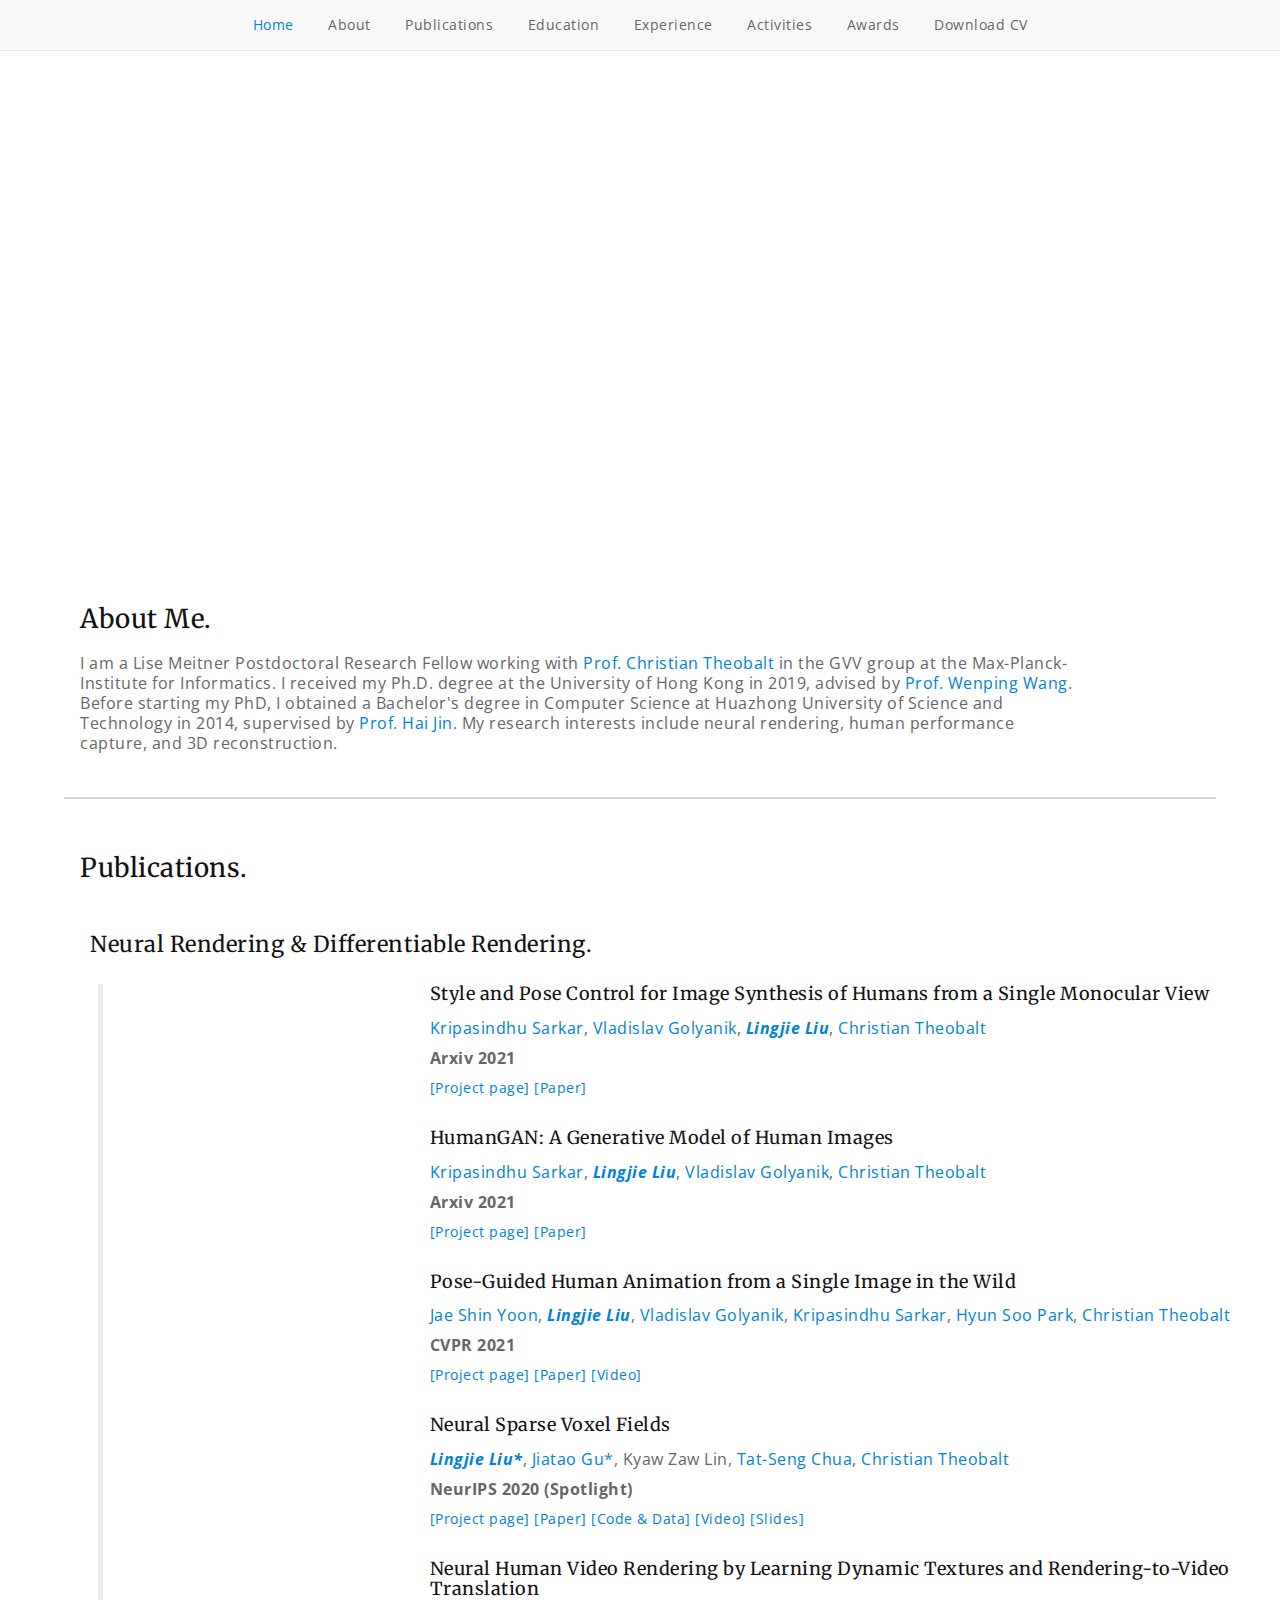
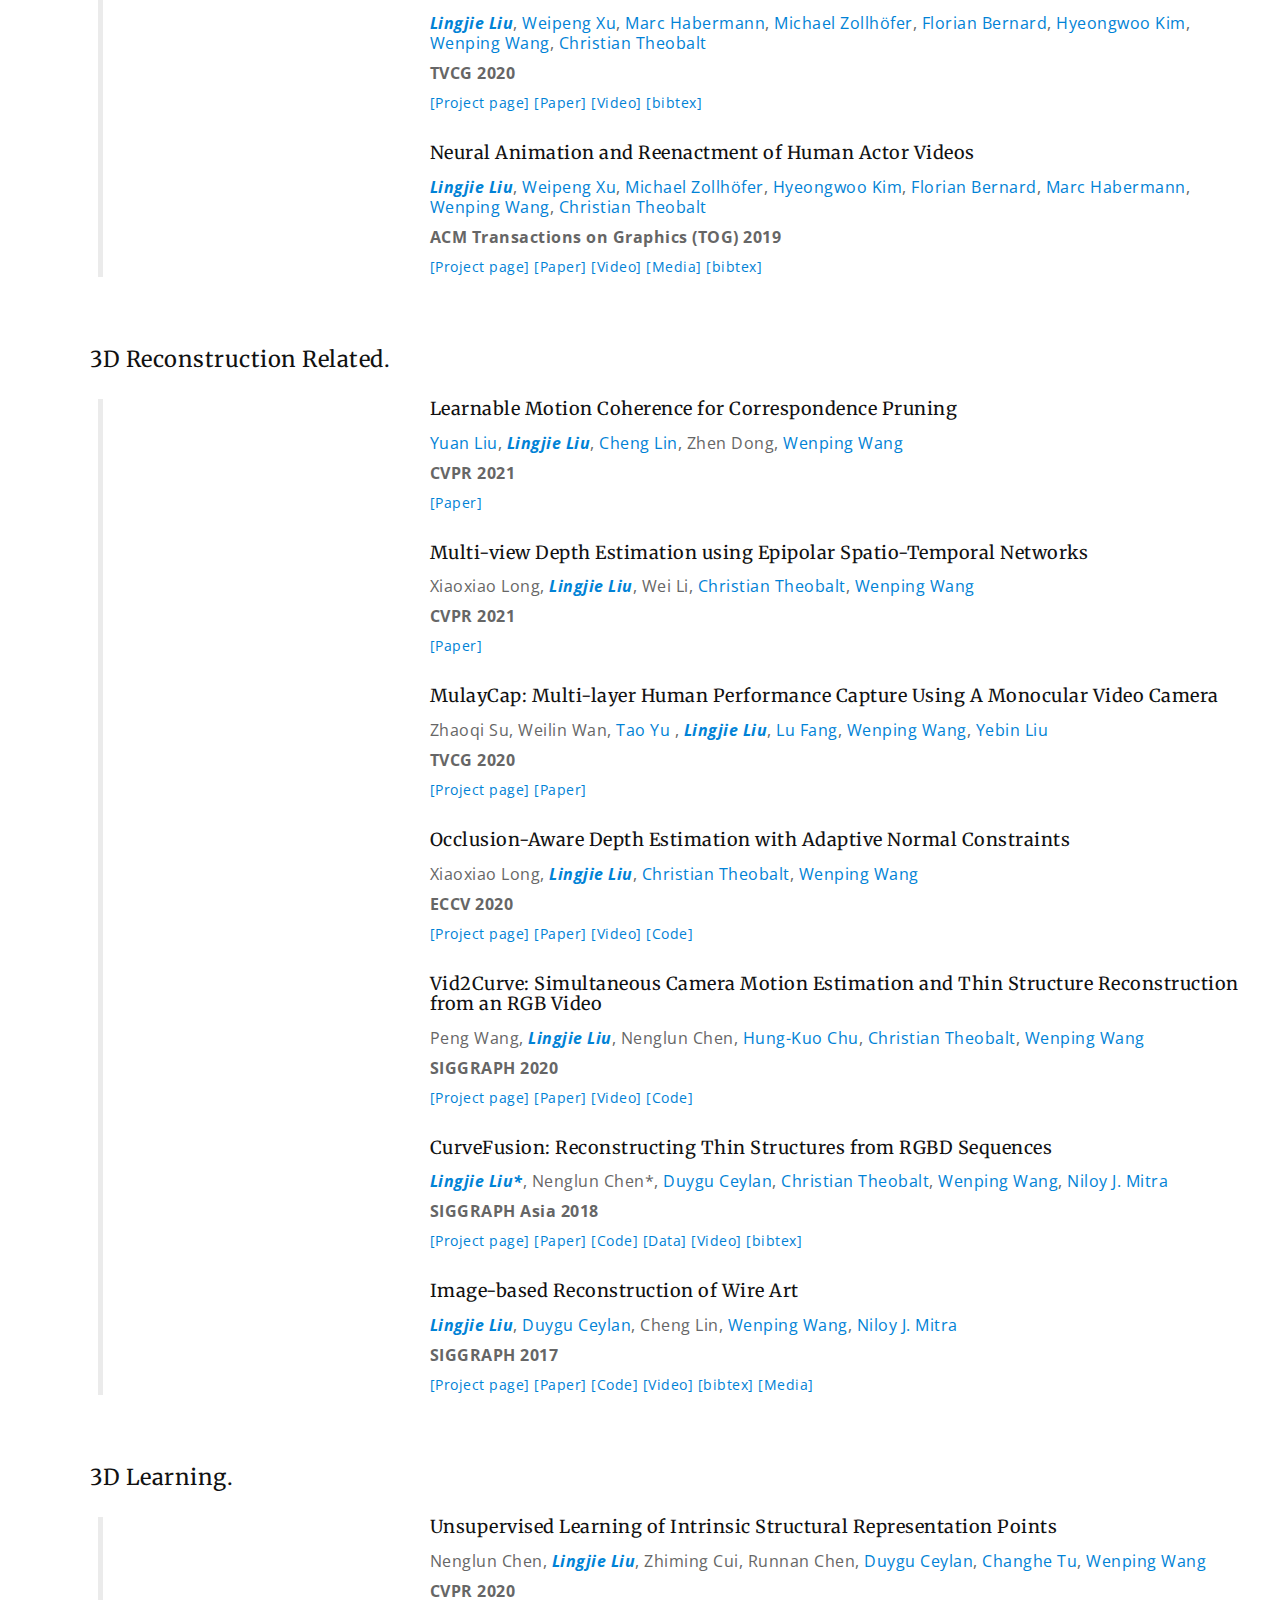
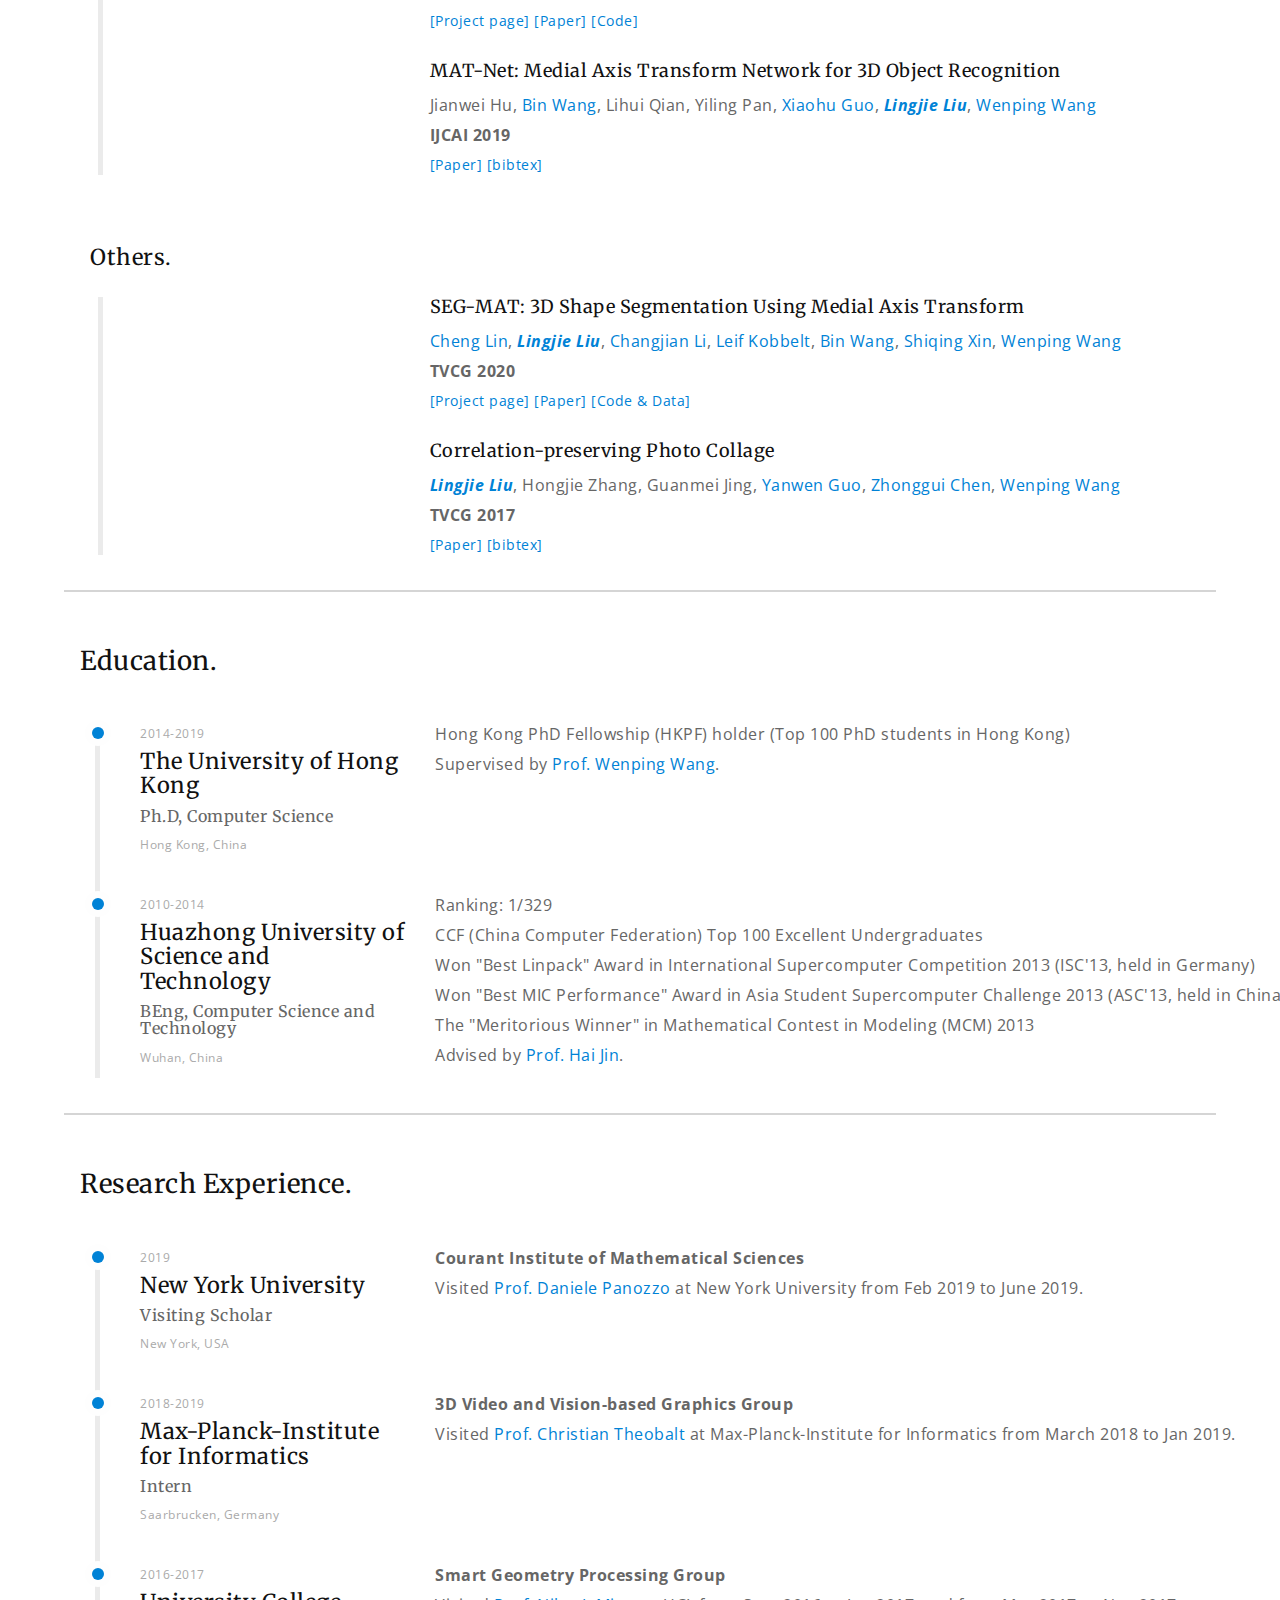
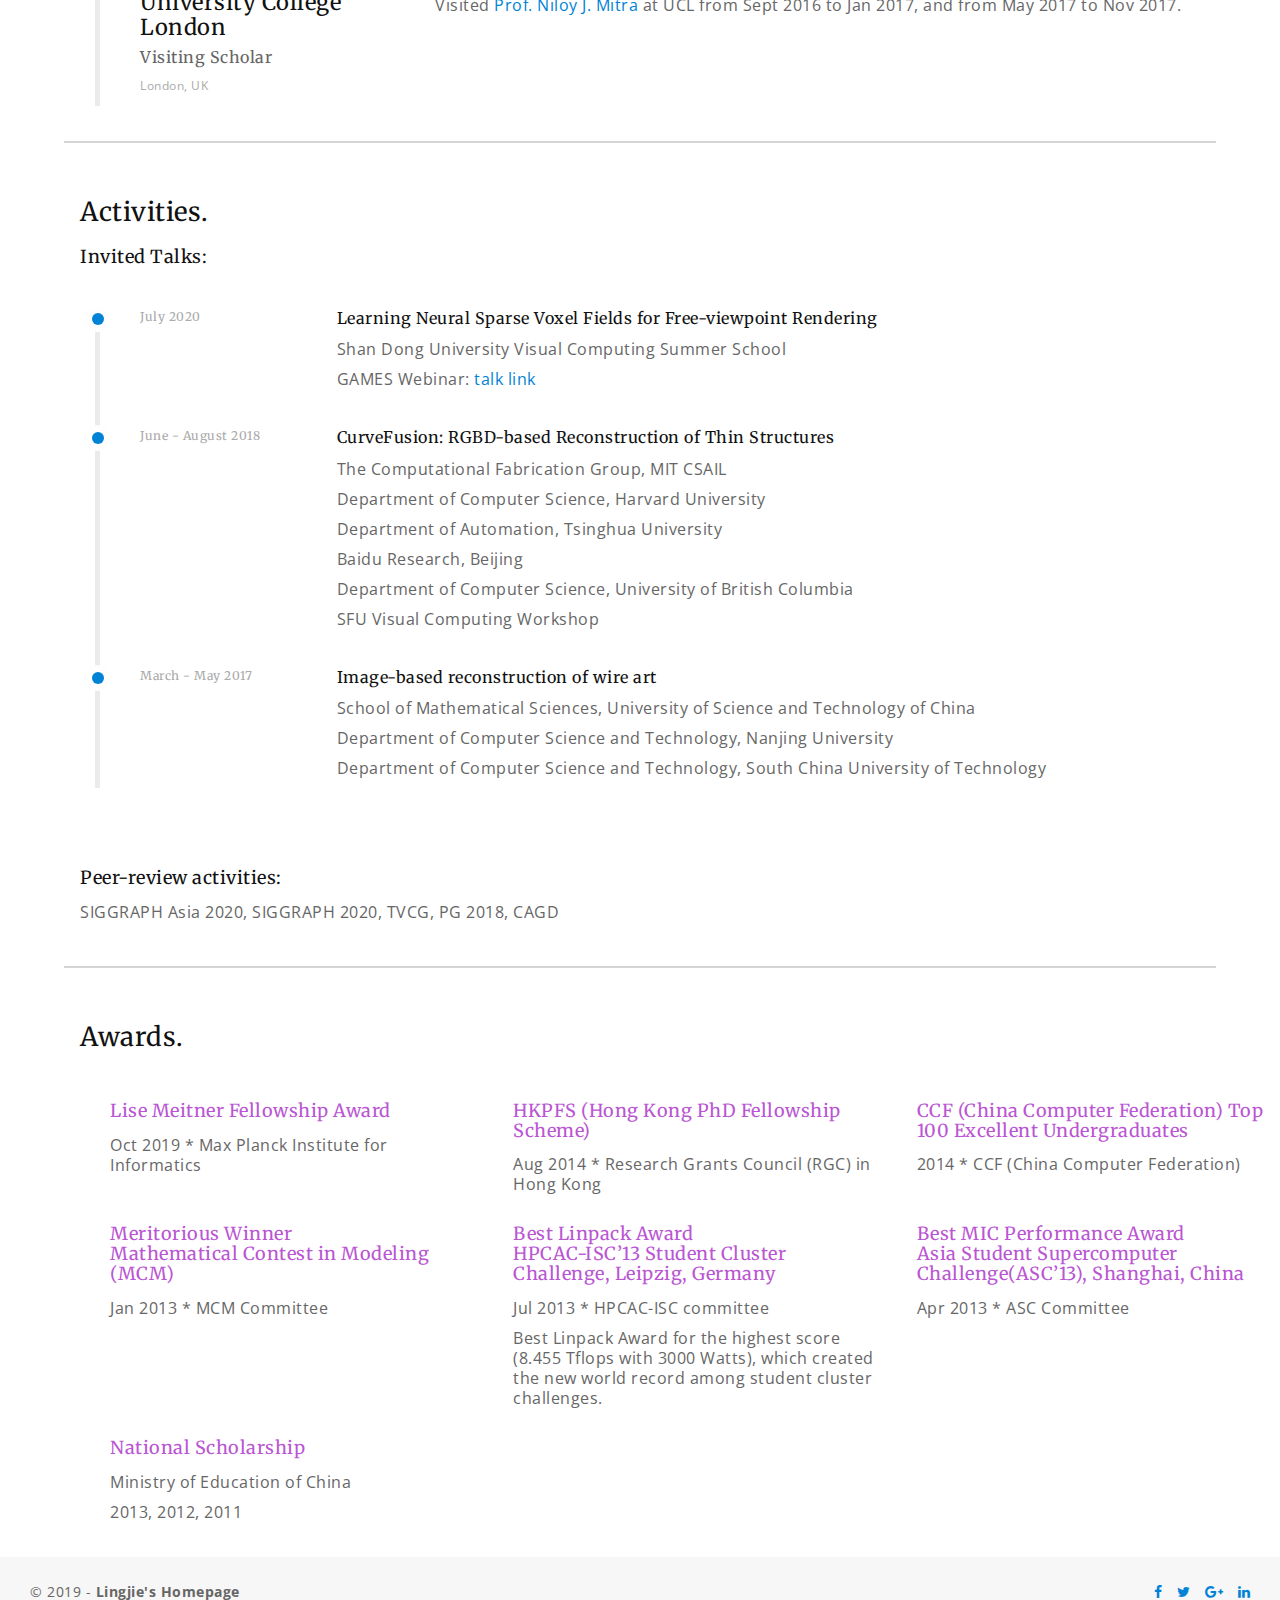
==== index_bycategory.html @ 06f20a1d "Add files via upload" ====
<!DOCTYPE html>
<html lang="en">

<head>

    <meta charset="utf-8">
    <meta http-equiv="X-UA-Compatible" content="IE=edge">
    <meta name="viewport" content="width=device-width, initial-scale=1">
    <meta name="description" content="MyWork Resume">
    <meta name="keywords" content="resume bootstrap template, resume / cv html template, html5 / css3 resume" />
    <meta name="author" content="KingStudio.ro">

    <!-- favicon -->
    <link rel="icon" href="images/favicon.png">
    <!-- page title -->
    <title> Lingjie Liu </title>
    <!-- bootstrap css -->
    <link href="css/bootstrap.min.css" rel="stylesheet">
    <!-- css -->
    <link href="css/style.css" rel="stylesheet">
    <link href="css/animate.css" rel="stylesheet">
    <link href="css/owl.carousel.css" rel="stylesheet">
    <link href="css/owl.theme.css" rel="stylesheet">
    <!-- fonts -->
    <link href="https://fonts.googleapis.com/css?family=Merriweather" rel="stylesheet">
    <link href="https://fonts.googleapis.com/css?family=Open+Sans:400,700" rel="stylesheet">
    <link href="css/font-awesome.min.css" rel="stylesheet" type="text/css">
    <link href='fonts/FontAwesome.otf' rel='stylesheet' type='text/css'>
    <link rel="stylesheet" href="css/linear-icons.css">

    <!-- HTML5 shim and Respond.js for IE8 support of HTML5 elements and media queries -->
    <!-- WARNING: Respond.js doesn't work if you view the page via file:// -->
    <!--[if lt IE 9]>
    <script src="https://oss.maxcdn.com/html5shiv/3.7.2/html5shiv.min.js"></script>
    <script src="https://oss.maxcdn.com/respond/1.4.2/respond.min.js"></script>
<![endif]-->



    <script type="text/javascript" src="http://code.jquery.com/jquery-1.7.2.js"></script>
    <script>
        $(document).ready(function () {
            $('.nav-toggle').click(function () {
                //get collapse content selector
                var collapse_content_selector = $(this).attr('href');
                //make the collapse content to be shown or hide
                var toggle_switch = $(this);
                $(collapse_content_selector).toggle(speed = "slow");
                return false;
            });
        });
    </script>
</head>



<body class="main-demo top-nav">

    <div id="top" data-toggle="top"></div>
    <!-- navbar-default -->
    <nav class="navbar navbar-default navbar-fixed-top">
        <div class="container-fluid navbar-header">
            <button type="button" class="navbar-toggle collapsed" data-toggle="collapse" data-target=".navbar-collapse">
                <span class="sr-only">Toggle navigation</span>
                <span class="icon-bar"></span>
                <span class="icon-bar"></span>
                <span class="icon-bar"></span>
            </button>
        </div><!-- / navbar-header -->
        <div class="navbar-collapse collapse">
            <ul class="nav navbar-nav">
                <li class="active">
                    <a class="menu-item page-scroll" href="#home">Home</a>
                </li>
                <li>
                    <a class="menu-item page-scroll" href="#about">About</a>
                </li>
                <!-- <li> -->
                <!-- <a class="menu-item page-scroll" href="#news">Recent</a> -->
                <!-- </li> -->
                <li>
                    <a class="menu-item page-scroll" href="#publications">Publications</a>
                </li>
                <!-- <li> -->
                <!-- <a class="menu-item page-scroll" href="#otherprojects">Selected Projects</a> -->
                <!-- </li> -->
                <li>
                    <a class="menu-item page-scroll" href="#education">Education</a>
                </li>
                <li>
                    <a class="menu-item page-scroll" href="#experience">Experience</a>
                </li>
                <li>
                    <a class="menu-item page-scroll" href="#activities">Activities</a>
                </li>
                <li>
                    <a class="menu-item page-scroll" href="#honors">Awards</a>
                </li>
                <!--
            <li>
                <a class="menu-item page-scroll" href="#portfolio">Portfolio</a>
            </li>
-->

                <li class="dropdown">
                    <a href="LingjieLiu_CV.pdf"> Download CV </a>
                </li>
            </ul>
        </div>
        <!--/.nav-collapse -->
    </nav><!-- / navbar-default -->

    <!-- content -->
    <div class="container">
        <!-- header -->
        <header id="home">
            <div class="header-content">
                <div class="row">
                    <div class="col-sm-3">
                        <img src="images/my-img2.jpg" alt="">
                    </div>
                    <div class="col-sm-9">
                        <h2>Lingjie Liu</h2>
                        <h5>Postdoctoral Researcher</h5>
                        <h5> Max Planck Institute for Informatics </h5>
                        <p> Email: lliu@mpi-inf.mpg.de | <a href="https://scholar.google.de/citations?user=HZPnJ9gAAAAJ&hl=en" style="color:white;">Google Scholar </a></p>

                        <!-- 
                        <div class="row">
                            <div class="col-sm-2 feature-left space-top">
                                <div class="feature block">
                                    <div class="feature-icon">
                                        <i class="lnr lnr-phone"></i>
                                    </div>
                                    <p>+852 5438-2502</p> 
                                </div><!-- / feature-block 
                            </div><!-- / col-md-6 feature-left 
                            <div class="col-sm-2 feature-left space-top">
                                <div class="feature block">
                                    <div class="feature-icon">
                                        <i class="lnr lnr-envelope"></i>
                                    </div>
                                    <p>liulingjie0206@gmail.com</p>
                                </div><!-- / feature-block 
                            </div><!-- / col-md-6 feature-left 
                        </div><!-- / row 
                        <div class="row">
                            <div class="col-sm-7 feature-left space-top">
                                <div class="feature block">
                                    <div class="feature-icon">
                                        <i class="lnr lnr-map-marker"></i>
                                    </div>
                                    <p>Room 401, Chow Yei Ching Building, The University oF Hong Kong, Hong Kong</p>
                                </div><!-- / feature-block 
                            </div><!-- / col-sm-6 feature-left
                        </div><!-- / row -->
                    </div>
                </div><!-- / row -->
            </div>
        </header>
        <!-- / header -->

        <section id="about">
            <div class="container">
                <div id="layout-content" style="margin-top: 25px; width: 80%;" class="page-header space-left">
                    <h3>About Me.</h3>
                    <p stype="text-align: justify;">I am a Lise Meitner Postdoctoral Research Fellow working with <a
                            href="https://people.mpi-inf.mpg.de/~theobalt/"> Prof. Christian Theobalt </a> in the GVV
                        group at the Max-Planck-Institute for Informatics.
                        I received my Ph.D. degree at the University of Hong Kong in 2019, advised by <a
                            href="http://i.cs.hku.hk/~wenping/">Prof. Wenping Wang</a>. Before starting my PhD, I
                        obtained a Bachelor's degree in Computer Science at Huazhong University of Science and
                        Technology in 2014, supervised by <a href="http://grid.hust.edu.cn/hjin/">Prof. Hai Jin</a>.
                        My research interests include neural rendering, human performance capture, and 3D
                        reconstruction.
                    </p>
                    <!-- / features -->
                </div>
            </div>
        </section>


        <!-- <div style="width:90%;height:1px;margin:0px auto;padding:1px;background-color:#D5D5D5;overflow:hidden;"></div> -->



        <!-- <section id="news"> -->
        <!-- <div class="container"> -->
        <!-- <div style="margin-top: 25px; width: 80%;" class="page-header space-left"> -->
        <!-- <h3>Recent News.</h3> -->
        <!-- <h6>[May 2019] "MAT-Net: Medial Axis Transform Network for 3D Object Recognition" has been accepted by IJCAI'19. </h6> -->
        <!-- <h6>[March 2019] "Neural Animation and Reenactment of Human Actor Videos" will be presented at SIGGRAPH 2019. </h6> -->
        <!-- <h6>[Sept 2018] Check out a new <a href="https://shiropen.com/seamless/neural-animation-and-reenactment-of-human-actor-videos">media report</a> of our recent work "Neural Animation and Reenactment of Human Actor Videos" by Seamless. </h6> -->
        <!-- <h6>[Sept 2018] Check our recent work "Neural Animation and Reenactment of Human Actor Videos". </h6> -->
        <!-- <h6>[Sept 2018] Our paper "CurveFusion: Reconstructing Thin Structures from RGBD Sequences" has been conditionally accepted by SIGGRAPH Asia'18! </h6> -->
        <!-- <h6>[Jul 2017] Check out a new <a href="https://www.eurekalert.org/pub_releases/2017-07/afcm-drw070617.php">interview</a> of our recent work "Image-based Reconstruction of Wire Art" by EurekAlert!</h6> -->
        <!-- <h6>[Apr 2017] Our paper Image-based Reconstruction of Wire Art has been accepted by SIGGRAPH'17! See you in Los Angeles!</h6> -->

        <!-- </div> -->
        <!-- <!-- / features -->
        <!-- -->
        <!-- </div> -->
        <!-- </section>        -->

        <div style="width:90%;height:1px;margin:0px auto;padding:1px;background-color:#D5D5D5;overflow:hidden;"></div>



        <!-- journal -->
        <section id="publications">
            <div id="bibtex_display">
                <div class="container">
                    <div id="layout-content" class="page-header space-left">
                        <h3>Publications.</h3>
                    </div>

                    <div class="row" style="margin-left: 25px; margin-bottom: 10px;">
                        <h4>Neural Rendering & Differentiable Rendering.</h4>
                    </div>
                    <div class="timeline  border-color" style="margin-left: 33px; ">
                        <div class="timeline-item">
                            <div class="row">
                                <div class="col-md-3 timeline-info">
                                    <img src="images/StylePoseGAN_teaser.png" alt="">
                                </div><!-- / timeline-info -->
                                <div class="col-md-9 timeline-details">
                                    <h5>Style and Pose Control for Image Synthesis of Humans from a Single Monocular
                                        View</h5>
                                    <p> <a href="https://people.mpi-inf.mpg.de/~ksarkar/">Kripasindhu Sarkar</a>, <a
                                            href="https://people.mpi-inf.mpg.de/~golyanik/">Vladislav Golyanik</a>, <a
                                            href="#home"><i><b>Lingjie Liu</b></i></a>, <a
                                            href="https://people.mpi-inf.mpg.de/~theobalt/">Christian Theobalt</a> </p>
                                    <p><b>Arxiv 2021 </b></p>
                                    <a href="http://gvv.mpi-inf.mpg.de/projects/Styleposegan/">[Project page]</a>
                                    <a href="https://arxiv.org/pdf/2102.11263.pdf">[Paper]</a>
                                </div><!-- / timeline-details -->
                            </div><!-- / row -->
                        </div><!-- / timeline-item -->

                        <div class="timeline-item">
                            <div class="row">
                                <div class="col-md-3 timeline-info">
                                    <img src="images/humangan.jpg" alt="">
                                </div><!-- / timeline-info -->
                                <div class="col-md-9 timeline-details">
                                    <h5>HumanGAN: A Generative Model of Human Images</h5>
                                    <p> <a href="https://people.mpi-inf.mpg.de/~ksarkar/">Kripasindhu Sarkar</a>, <a
                                            href="#home"><i><b>Lingjie Liu</b></i></a>, <a
                                            href="https://people.mpi-inf.mpg.de/~golyanik/">Vladislav Golyanik</a>, <a
                                            href="https://people.mpi-inf.mpg.de/~theobalt/">Christian Theobalt</a> </p>
                                    <p><b>Arxiv 2021 </b></p>
                                    <a href="https://people.mpi-inf.mpg.de/~ksarkar/humangan/">[Project page]</a>
                                    <a href="https://arxiv.org/pdf/2103.06902.pdf">[Paper]</a>
                                </div><!-- / timeline-details -->
                            </div><!-- / row -->
                        </div><!-- / timeline-item -->

                        <div class="timeline-item">
                            <div class="row">
                                <div class="col-md-3 timeline-info">
                                    <img src="images/single_img_animate.jpg" alt="">
                                </div><!-- / timeline-info -->
                                <div class="col-md-9 timeline-details">
                                    <h5>Pose-Guided Human Animation from a Single Image in the Wild</h5>
                                    <p> <a href="https://www-users.cs.umn.edu/~jsyoon/">Jae Shin Yoon</a>, <a
                                            href="#home"><i><b>Lingjie Liu</b></i></a>, <a
                                            href="https://people.mpi-inf.mpg.de/~golyanik/">Vladislav Golyanik</a>, <a
                                            href="https://people.mpi-inf.mpg.de/~ksarkar/">Kripasindhu Sarkar</a>, <a
                                            href="https://www-users.cs.umn.edu/~hspark/">Hyun Soo Park</a>, <a
                                            href="https://people.mpi-inf.mpg.de/~theobalt/">Christian Theobalt</a> </p>
                                    <p><b>CVPR 2021 </b></p>
                                    <a href="http://gvv.mpi-inf.mpg.de/projects/PoseGuidedHumanAnimation/">[Project
                                        page]</a>
                                    <a href="https://arxiv.org/pdf/2012.03796.pdf">[Paper]</a>
                                    <a href="https://www.youtube.com/watch?v=x7H0kKWzRFU">[Video]</a>
                                </div><!-- / timeline-details -->
                            </div><!-- / row -->
                        </div><!-- / timeline-item -->

                        <div class="timeline-item">
                            <div class="row">
                                <div class="col-md-3 timeline-info">
                                    <img src="images/nsvf.png" alt="">
                                </div><!-- / timeline-info -->
                                <div class="col-md-9 timeline-details">
                                    <h5>Neural Sparse Voxel Fields</h5>
                                    <p> <a href="#home"><i><b>Lingjie Liu*</b></i></a>, <a
                                            href="http://jiataogu.me/">Jiatao Gu*</a>, Kyaw Zaw Lin, <a
                                            href="https://www.chuatatseng.com/">Tat-Seng Chua</a>, <a
                                            href="http://people.mpi-inf.mpg.de/~theobalt/">Christian Theobalt</a> </p>
                                    <p><b>NeurIPS 2020 (Spotlight)</b></p>
                                    <a href="https://lingjie0206.github.io/papers/NSVF/">[Project page]</a>
                                    <a href="https://arxiv.org/pdf/2007.11571.pdf">[Paper]</a>
                                    <a href="https://github.com/facebookresearch/NSVF">[Code & Data]</a>
                                    <a
                                        href="https://www.youtube.com/watch?v=RFqPwH7QFEI&list=PLCAViLbA8Ml6KXzGTENfELX8wcPiXWVT8">[Video]</a>
                                    <a
                                        href="https://www.dropbox.com/s/sqsnl07fpfhwge2/nips_talk_10m_V3.pptm?dl=0">[Slides]</a>


                                </div><!-- / timeline-details -->
                            </div><!-- / row -->
                        </div><!-- / timeline-item -->
                        <div class="timeline-item">
                            <div class="row">
                                <div class="col-md-3 timeline-info">
                                    <img src="images/dynamic_texture.jpg" alt="">
                                </div><!-- / timeline-info -->

                                <div class="col-md-9 timeline-details">
                                    <h5>Neural Human Video Rendering by Learning Dynamic Textures and Rendering-to-Video
                                        Translation</h5>
                                    <p><a href="#home"><i><b>Lingjie Liu</b></i></a>, <a
                                            href="http://people.mpi-inf.mpg.de/~wxu/">Weipeng Xu</a>, <a
                                            href="https://people.mpi-inf.mpg.de/~mhaberma/">Marc Habermann</a>, <a
                                            href="http://web.stanford.edu/~zollhoef/">Michael Zollhöfer</a>, <a
                                            href="http://people.mpi-inf.mpg.de/~fbernard/">Florian Bernard</a>, <a
                                            href="https://people.mpi-inf.mpg.de/~hyeongwoo/">Hyeongwoo Kim</a>, <a
                                            href="http://i.cs.hku.hk/~wenping/">Wenping Wang</a>, <a
                                            href="http://people.mpi-inf.mpg.de/~theobalt/">Christian Theobalt</a></p>
                                    <p><b>TVCG 2020</b></p>
                                    <a href="http://gvv.mpi-inf.mpg.de/projects/NeuralHumanVideoRendering/">[Project
                                        page] </a>
                                    <a href="https://arxiv.org/pdf/2001.04947.pdf">[Paper]</a>
                                    <a href="https://www.youtube.com/watch?v=FcTDMlWzFSc">[Video]</a>
                                    <a href="#collapse5" class="nav-toggle">[bibtex]</a>
                                    <div id="collapse5" style="display:none">
                                        <div class="well">
                                            <pre><span class="bibtexraw noread">@article{article,
			author = {Liu, Lingjie and Xu, Weipeng and Habermann, Marc and Zollhöfer, Michael and Bernard, Florian and Kim, Hyeongwoo and Wang, Wenping and Theobalt, Christian},
			year = {2020},
			month = {05},
			pages = {1-1},
			title = {Neural Human Video Rendering by Learning Dynamic Textures and Rendering-to-Video Translation},
			volume = {PP},
			journal = {IEEE Transactions on Visualization and Computer Graphics},
			doi = {10.1109/TVCG.2020.2996594}
			}
			</span></pre>
                                        </div>
                                    </div>
                                </div><!-- / timeline-details -->
                            </div><!-- / row -->
                        </div><!-- / timeline-item -->

                        <div class="timeline-item">
                            <div class="row">
                                <div class="col-md-3 timeline-info">
                                    <img src="images/body2body.png" alt="">
                                </div><!-- / timeline-info -->
                                <div class="col-md-9 timeline-details">
                                    <h5>Neural Animation and Reenactment of
                                        Human Actor Videos</h5>
                                    <p><a href="#home"><i><b>Lingjie Liu</b></i></a>, <a
                                            href="http://people.mpi-inf.mpg.de/~wxu/">Weipeng Xu</a>, <a
                                            href="http://web.stanford.edu/~zollhoef/">Michael Zollhöfer</a>, <a
                                            href="https://people.mpi-inf.mpg.de/~hyeongwoo/">Hyeongwoo Kim</a>, <a
                                            href="http://people.mpi-inf.mpg.de/~fbernard/">Florian Bernard</a>, <a
                                            href="https://people.mpi-inf.mpg.de/~mhaberma/">Marc Habermann</a>, <a
                                            href="http://i.cs.hku.hk/~wenping/">Wenping Wang</a>, <a
                                            href="http://people.mpi-inf.mpg.de/~theobalt/">Christian Theobalt</a></p>
                                    <p><b>ACM Transactions on Graphics (TOG) 2019</b></p>
                                    <a href="http://gvv.mpi-inf.mpg.de/projects/wxu/HumanReenactment/">[Project
                                        page]</a>
                                    <a href="https://arxiv.org/abs/1809.03658">[Paper]</a>
                                    <a href="https://www.youtube.com/watch?v=Tys7h8zjoK4">[Video]</a>
                                    <a
                                        href="https://shiropen.com/seamless/neural-animation-and-reenactment-of-human-actor-videos">[Media]</a>
                                    <a href="#collapse4" class="nav-toggle">[bibtex]</a>
                                    <div id="collapse4" style="display:none">
                                        <div class="well">
                                            <pre><span class="bibtexraw noread">@article{10.1145/3333002,
				author = {Liu, Lingjie and Xu, Weipeng and Zollh\"{o}fer, Michael and Kim, Hyeongwoo and Bernard, Florian and Habermann, Marc and Wang, Wenping and Theobalt, Christian},
				title = {Neural Rendering and Reenactment of Human Actor Videos},
				year = {2019},
				issue_date = {November 2019},
				publisher = {Association for Computing Machinery},
				address = {New York, NY, USA},
				volume = {38},
				number = {5},
				issn = {0730-0301},
				url = {https://doi.org/10.1145/3333002},
				doi = {10.1145/3333002},
				journal = {ACM Trans. Graph.},
				month = oct,
				articleno = {Article 139},
				numpages = {14},
				keywords = {deep learning, rendering-to-video translation, video-based characters, Neural rendering, conditional GAN}
				}

				</span></pre>
                                        </div>
                                    </div>
                                </div><!-- / timeline-details -->
                            </div><!-- / row -->
                        </div><!-- / timeline-item -->

                    </div>


                    <div class="row" style="margin-left: 25px; margin-bottom: 10px; margin-top: 70px;">
                        <h4>3D Reconstruction Related.</h4>
                    </div>

                    <div class="timeline  border-color" style="margin-left: 33px;">
                        <div class="timeline-item">
                            <div class="row">
                                <div class="col-md-3 timeline-info">
                                    <img src="images/correspondence_pruning.jpg" alt="">
                                </div><!-- / timeline-info -->
                                <div class="col-md-9 timeline-details">
                                    <h5>Learnable Motion Coherence for Correspondence Pruning</h5>
                                    <p> <a href="https://liuyuan-pal.github.io/">Yuan Liu</a>, <a
                                            href="#home"><i><b>Lingjie Liu</b></i></a>, <a
                                            href="https://clinplayer.github.io/">Cheng Lin</a>, Zhen Dong, <a
                                            href="https://www.cs.hku.hk/people/academic-staff/wenping">Wenping Wang</a>
                                    </p>
                                    <p><b>CVPR 2021 </b></p>
                                    <a href="https://arxiv.org/pdf/2011.14563.pdf">[Paper]</a>
                                </div><!-- / timeline-details -->
                            </div><!-- / row -->
                        </div><!-- / timeline-item -->
                        <div class="timeline-item">
                            <div class="row">
                                <div class="col-md-3 timeline-info">
                                    <img src="images/depth_estimation.jpg" alt="">
                                </div><!-- / timeline-info -->
                                <div class="col-md-9 timeline-details">
                                    <h5>Multi-view Depth Estimation using Epipolar Spatio-Temporal Networks</h5>
                                    <p> Xiaoxiao Long, <a href="#home"><i><b>Lingjie Liu</b></i></a>, Wei Li, <a
                                            href="http://people.mpi-inf.mpg.de/~theobalt/">Christian Theobalt</a>, <a
                                            href="http://i.cs.hku.hk/~wenping/">Wenping Wang</a> </p>
                                    <p><b>CVPR 2021 </b></p>
                                    <a href="https://arxiv.org/pdf/2011.13118.pdf">[Paper]</a>
                                </div><!-- / timeline-details -->
                            </div><!-- / row -->
                        </div><!-- / timeline-item -->
                        <div class="timeline-item">
                            <div class="row">
                                <div class="col-md-3 timeline-info">
                                    <img src="images/mulaycap.png" alt="">
                                </div><!-- / timeline-info -->
                                <div class="col-md-9 timeline-details">
                                    <h5>MulayCap: Multi-layer Human Performance Capture Using A Monocular Video Camera
                                    </h5>
                                    <p> Zhaoqi Su, Weilin Wan, <a href="https://ytrock.com/"> Tao Yu</a> , <a
                                            href="#home"><i><b>Lingjie Liu</b></i></a>, <a
                                            href="http://www.luvision.net/">Lu Fang</a>, <a
                                            href="https://www.cs.hku.hk/people/academic-staff/wenping">Wenping Wang</a>,
                                        <a href="http://www.liuyebin.com/">Yebin Liu</a>
                                    </p>
                                    <p><b>TVCG 2020</b></p>
                                    <a href="http://www.liuyebin.com/MulayCap/MulayCap.html">[Project page]</a>
                                    <a href="https://arxiv.org/abs/2004.05815">[Paper]</a>


                                </div><!-- / timeline-details -->
                            </div><!-- / row -->
                        </div><!-- / timeline-item -->
                        <div class="timeline-item">
                            <div class="row">
                                <div class="col-md-3 timeline-info">
                                    <img src="images/depth_estimation.png" alt="">
                                </div><!-- / timeline-info -->
                                <div class="col-md-9 timeline-details">
                                    <h5>Occlusion-Aware Depth Estimation with Adaptive Normal Constraints</h5>
                                    <p> Xiaoxiao Long, <a href="#home"><i><b>Lingjie Liu</b></i></a>, <a
                                            href="http://people.mpi-inf.mpg.de/~theobalt/">Christian Theobalt</a>, <a
                                            href="http://i.cs.hku.hk/~wenping/">Wenping Wang</a> </p>
                                    <p><b>ECCV 2020</b></p>
                                    <a href="https://xxlong0.github.io/CNMNet/">[Project page]</a>
                                    <a href="https://arxiv.org/pdf/2004.00845.pdf">[Paper]</a>
                                    <a href="https://www.youtube.com/watch?v=FuMi_TZA1X0">[Video]</a>
                                    <a href="https://github.com/xxlong0/CNMNet">[Code]</a>

                                </div><!-- / timeline-details -->
                            </div><!-- / row -->
                        </div><!-- / timeline-item -->

                        <div class="timeline-item">
                            <div class="row">
                                <div class="col-md-3 timeline-info">
                                    <img src="images/vid2curve.png" alt="">
                                </div><!-- / timeline-info -->
                                <div class="col-md-9 timeline-details">
                                    <h5>Vid2Curve: Simultaneous Camera Motion Estimation and Thin Structure
                                        Reconstruction from an RGB Video</h5>
                                    <p> Peng Wang, <a href="#home"><i><b>Lingjie Liu</b></i></a>, Nenglun Chen, <a
                                            href="http://cgv.cs.nthu.edu.tw/hkchu/">Hung-Kuo Chu</a>, <a
                                            href="http://people.mpi-inf.mpg.de/~theobalt/">Christian Theobalt</a>, <a
                                            href="http://i.cs.hku.hk/~wenping/">Wenping Wang</a> </p>
                                    <p><b>SIGGRAPH 2020</b></p>
                                    <a href="totoro97.github.io/projects/vid2curve">[Project page]</a>
                                    <a href="https://arxiv.org/pdf/2005.03372.pdf">[Paper]</a>
                                    <a href="https://www.youtube.com/watch?v=dI2FZG_txN0">[Video]</a>
                                    <a href="https://github.com/totoro97/vid2curve">[Code]</a>

                                </div><!-- / timeline-details -->
                            </div><!-- / row -->
                        </div><!-- / timeline-item -->
                        <div class="timeline-item">
                            <div class="row">
                                <div class="col-md-3 timeline-info">
                                    <img src="images/curvefusion.jpg" alt="">
                                </div><!-- / timeline-info -->
                                <div class="col-md-9 timeline-details">
                                    <h5>CurveFusion: Reconstructing Thin Structures from RGBD Sequences</h5>
                                    <p><a href="#home"><i><b>Lingjie Liu*</b></i></a>, Nenglun Chen*, <a
                                            href="https://research.adobe.com/person/duygu-ceylan">Duygu Ceylan</a>, <a
                                            href="http://people.mpi-inf.mpg.de/~theobalt/">Christian Theobalt</a>, <a
                                            href="http://i.cs.hku.hk/~wenping/">Wenping Wang</a>, <a
                                            href="http://www0.cs.ucl.ac.uk/staff/n.mitra/">Niloy J. Mitra</a></p>
                                    <p><b>SIGGRAPH Asia 2018 </b></p>
                                    <a href="https://lingjie0206.github.io/papers/curvefusion/">[Project page]</a>
                                    <a
                                        href="https://lingjie0206.github.io/papers/curvefusion/curvefusion.pdf">[Paper]</a>
                                    <a
                                        href="https://drive.google.com/file/d/1MD9Y1vYLurEPhXCnn3OkUMUEOBf8cyJJ/view?usp=sharing">[Code]</a>
                                    <a
                                        href="https://drive.google.com/drive/folders/1jr5jsR8j4lofcoNNN68HlGvXhVck4mgj">[Data]</a>
                                    <a href="https://www.youtube.com/watch?time_continue=3&v=qtBecWttXH4">[Video]</a>
                                    <a href="#collapse3" class="nav-toggle">[bibtex]</a>
                                    <div id="collapse3" style="display:none">
                                        <div class="well">
                                            <pre><span class="bibtexraw noread">@article{Liu:2018:CUF:3272127.3275097,
                author = {Liu, Lingjie and Chen, Nenglun and Ceylan, Duygu and Theobalt, Christian and Wang, Wenping and Mitra, Niloy J.},
                title = {CurveFusion: Reconstructing Thin Structures from RGBD Sequences},
                journal = {ACM Trans. Graph.},
                issue_date = {November 2018},
                volume = {37},
                number = {6},
                month = dec,
                year = {2018},
                issn = {0730-0301},
                pages = {218:1--218:12},
                articleno = {218},
                numpages = {12},
                url = {http://doi.acm.org/10.1145/3272127.3275097},
                doi = {10.1145/3272127.3275097},
                acmid = {3275097},
                publisher = {ACM},
                address = {New York, NY, USA},
                keywords = {L<sub>1</sub> axis, RGBD scans, curve reconstruction, data fusion},
               }
</span></pre>
                                        </div>
                                    </div>
                                </div><!-- / timeline-details -->
                            </div><!-- / row -->
                        </div><!-- / timeline-item -->

                        <div class="timeline-item">
                            <div class="row">
                                <div class="col-md-3 timeline-info">
                                    <img src="images/sig17.jpg" alt="">
                                </div><!-- / timeline-info -->
                                <div class="col-md-9 timeline-details">
                                    <h5>Image-based Reconstruction of Wire Art</h5>
                                    <p><a href="#home"><i><b>Lingjie Liu</b></i></a>, <a
                                            href="https://research.adobe.com/person/duygu-ceylan">Duygu Ceylan</a>,
                                        Cheng Lin, <a href="http://i.cs.hku.hk/~wenping/">Wenping Wang</a>, <a
                                            href="http://www0.cs.ucl.ac.uk/staff/n.mitra/">Niloy J. Mitra</a></p>
                                    <p><b>SIGGRAPH 2017</b></p>
                                    <a href="http://geometry.cs.ucl.ac.uk/projects/2017/wire-art-reconstruction/">[Project
                                        page]</a>
                                    <a
                                        href="http://geometry.cs.ucl.ac.uk/projects/2017/wire-art-reconstruction/paper_docs/LiuEtAl_ImageBasedReconstructionOfWireArt_Siggraph17.pdf">[Paper]</a>
                                    <a
                                        href="http://geometry.cs.ucl.ac.uk/projects/2017/wire-art-reconstruction/paper_docs/WireArt.rar">[Code]</a>
                                    <a
                                        href="http://geometry.cs.ucl.ac.uk/projects/2017/wire-art-reconstruction/paper_docs/LiuEtAl_ImageBasedReconstructionOfWireArt_Siggraph17.mp4">[Video]</a>
                                    <a href="#collapse1" class="nav-toggle">[bibtex]</a>
                                    <a
                                        href="https://www.eurekalert.org/pub_releases/2017-07/afcm-drw070617.php">[Media]</a>
                                    <div id="collapse1" style="display:none">
                                        <div class="well">
                                            <pre><span class="bibtexraw noread">@article{Liu:WireArt:2017,
  title   = {Image-based Reconstruction of Wire Art,
  author  = {Lingjie Liu and Duygu Ceylan and Cheng Lin and Wenping Wang and Niloy J. Mitra},
  year    = {2017},
  journal = {{ACM SIGGRAPH 2017}}，
}</span></pre>
                                        </div>
                                    </div>
                                </div><!-- / timeline-details -->
                            </div><!-- / row -->
                        </div><!-- / timeline-item -->
                    </div>


                    <div class="row" style="margin-left: 25px; margin-bottom: 10px; margin-top: 70px;">
                        <h4>3D Learning.</h4>
                    </div>

                    <div class="timeline  border-color" style="margin-left: 33px;">
                        <div class="timeline-item">
                            <div class="row">
                                <div class="col-md-3 timeline-info">
                                    <img src="images/structure_point.png" alt="">
                                </div><!-- / timeline-info -->
                                <div class="col-md-9 timeline-details">
                                    <h5>Unsupervised Learning of Intrinsic Structural Representation Points</h5>
                                    <p> Nenglun Chen, <a href="#home"><i><b>Lingjie Liu</b></i></a>, Zhiming Cui, Runnan
                                        Chen, <a href="http://www.duygu-ceylan.com/">Duygu Ceylan</a>, <a
                                            href="http://irc.cs.sdu.edu.cn/~chtu/index.html">Changhe Tu</a>, <a
                                            href="http://i.cs.hku.hk/~wenping/">Wenping Wang</a> </p>
                                    <p><b>CVPR 2020</b></p>
                                    <a href="https://nolenchen.github.io/3DStructurePoints/">[Project page]</a>
                                    <a href="https://arxiv.org/pdf/2003.01661.pdf">[Paper]</a>
                                    <a href="https://github.com/NolenChen/3DStructurePoints">[Code]</a>

                                </div><!-- / timeline-details -->
                            </div><!-- / row -->
                        </div><!-- / timeline-item -->

                        <div class="timeline-item">
                            <div class="row">
                                <div class="col-md-3 timeline-info">
                                    <img src="images/MANet.png" alt="">
                                </div><!-- / timeline-info -->
                                <div class="col-md-9 timeline-details">
                                    <h5>MAT-Net: Medial Axis Transform Network for 3D Object Recognition</h5>
                                    <p> Jianwei Hu, <a href="http://cgcad.thss.tsinghua.edu.cn/wangbin/">Bin Wang</a>,
                                        Lihui Qian, Yiling Pan, <a href="http://www.utdallas.edu/~xguo/">Xiaohu Guo</a>,
                                        <a href="#home"><i><b>Lingjie Liu</b></i></a>, <a
                                            href="http://i.cs.hku.hk/~wenping/">Wenping Wang</a>
                                    <p><b>IJCAI 2019</b></p>
                                    <!-- [Project page(Coming soon)] -->
                                    <a href="https://www.ijcai.org/Proceedings/2019/0109.pdf">[Paper]</a>
                                    <a href="#collapse5" class="nav-toggle">[bibtex]</a>
                                    <div id="collapse5" style="display:none">
                                        <div class="well">
                                            <pre><span class="bibtexraw noread">@inproceedings{ijcai2019-109,
  title     = {MAT-Net: Medial Axis Transform Network for 3D Object Recognition},
  author    = {Hu, Jianwei and Wang, Bin and Qian, Lihui and Pan, Yiling and Guo, Xiaohu and Liu, Lingjie and Wang, Wenping},
  booktitle = {Proceedings of the Twenty-Eighth International Joint Conference on
               Artificial Intelligence, {IJCAI-19}},
  publisher = {International Joint Conferences on Artificial Intelligence Organization},             
  pages     = {774--781},
  year      = {2019},
  month     = {7},
  doi       = {10.24963/ijcai.2019/109},
  url       = {https://doi.org/10.24963/ijcai.2019/109},
}
</span></pre>
                                        </div>
                                    </div>
                                </div><!-- / timeline-details -->
                            </div><!-- / row -->
                        </div><!-- / timeline-item -->
                    </div>

                    <div class="row" style="margin-left: 25px; margin-bottom: 10px; margin-top: 70px;">
                        <h4>Others.</h4>
                    </div>

                    <div class="timeline  border-color" style="margin-left: 33px;">
                        <div class="timeline-item">
                            <div class="row">
                                <div class="col-md-3 timeline-info">
                                    <img src="images/matseg.png" alt="">
                                </div><!-- / timeline-info -->
                                <div class="col-md-9 timeline-details">
                                    <h5>SEG-MAT: 3D Shape Segmentation Using Medial Axis Transform</h5>
                                    <p> <a href="https://clinplayer.github.io/">Cheng Lin</a>, <a
                                            href="#home"><i><b>Lingjie Liu</b></i></a>, <a
                                            href="https://enigma-li.github.io/">Changjian Li</a>, <a
                                            href="https://www.graphics.rwth-aachen.de/person/3/">Leif Kobbelt</a>, <a
                                            href="http://cgcad.thss.tsinghua.edu.cn/wangbin/">Bin Wang</a>, <a
                                            href="http://irc.cs.sdu.edu.cn/~shiqing/index.html">Shiqing Xin</a>, <a
                                            href="https://www.cs.hku.hk/people/academic-staff/wenping">Wenping Wang</a>
                                    </p>
                                    <p><b>TVCG 2020 </b></p>
                                    <a href="https://enigma-li.github.io/projects/segmat/SEG-MAT.html">[Project
                                        page]</a>
                                    <a href="https://arxiv.org/abs/2010.11488">[Paper]</a>
                                    <a href="https://github.com/clinplayer/SEG-MAT">[Code & Data]</a>
                                </div><!-- / timeline-details -->
                            </div><!-- / row -->
                        </div><!-- / timeline-item -->

















                        <div class="timeline-item">
                            <div class="row">
                                <div class="col-md-3 timeline-info">
                                    <img src="images/tvcg17.jpg" alt="">
                                </div><!-- / timeline-info -->
                                <div class="col-md-9 timeline-details">
                                    <h5>Correlation-preserving Photo Collage</h5>
                                    <p><a href="#home"><i><b>Lingjie Liu</b></i></a>, Hongjie Zhang, Guanmei Jing, <a
                                            href="https://cs.nju.edu.cn/ywguo/">Yanwen Guo</a>, <a
                                            href="http://graphics.xmu.edu.cn/~zgchen/">Zhonggui Chen</a>, <a
                                            href="http://i.cs.hku.hk/~wenping/">Wenping Wang</a></p>
                                    <p><b>TVCG 2017</b></p>
                                    <a href="https://ieeexplore.ieee.org/stamp/stamp.jsp?arnumber=7927420">[Paper]</a>
                                    <a href="#collapse2" class="nav-toggle">[bibtex]</a>
                                    <div id="collapse2" style="display:none">
                                        <div class="well">
                                            <pre><span class="bibtexraw noread">@article{7927420, 
 author={L. Liu and H. Zhang and G. Jing and Y. Guo and Z. Chen and W. Wang}, 
  journal={IEEE Transactions on Visualization and Computer Graphics},  
 title={Correlation-Preserving Photo Collage},  
  year={2017}, 
  volume={PP}, 
  number={99}, 
  pages={1-1}, 
  keywords={Computer science;Correlation;Feature extraction;Machine learning;Optimization;Semantics;Shape;Photo collage;image classification;image saliency;irregular shaped packing}, 
  doi={10.1109/TVCG.2017.2703853}, 
  ISSN={1077-2626}, 
  month={},}
</span></pre>
                                        </div>
                                    </div>
                                </div><!-- / timeline-details -->
                            </div><!-- / row -->
                        </div><!-- / timeline-item -->
                    </div>
                </div>
            </div>
    </div>
    </section>
    <!-- / journal -->

    <div style="width:90%;height:1px;margin:0px auto;padding:1px;background-color:#D5D5D5;overflow:hidden;"></div>


    <!-- education -->
    <section id="education">
        <div class="container">
            <div class="page-header" style="text-indent:-0.5em;">
                <h3>Education.</h3>
            </div>
            <div class="timeline  border-color">

                <div class="timeline-item">
                    <div class="timeline-point  off-timeline-point  point-color"></div>
                    <div class="row">
                        <div class="col-md-3 timeline-info">
                            <p class="timeline-date">2014-2019</p>
                            <h4 class="timeline-com">The University of Hong Kong</h4>
                            <h6 class="timeline-role">Ph.D, Computer Science</h6>
                            <p class="timeline-location">Hong Kong, China</p>
                        </div><!-- / timeline-info -->
                        <div class="col-md-9 timeline-details">
                            <p>
                                Hong Kong PhD Fellowship (HKPF) holder (Top 100 PhD students in Hong Kong)
                            </p>
                            <p>
                                Supervised by <a href="http://i.cs.hku.hk/~wenping/">Prof. Wenping Wang</a>.
                            </p>
                        </div><!-- / timeline-details -->
                    </div><!-- / row -->
                </div><!-- / timeline-item -->

                <div class="timeline-item">
                    <div class="timeline-point  off-timeline-point  point-color"></div>
                    <div class="row">
                        <div class="col-md-3 timeline-info">
                            <p class="timeline-date">2010-2014</p>
                            <h4 class="timeline-com">Huazhong University of Science and Technology</h4>
                            <h6 class="timeline-role">BEng, Computer Science and Technology</h6>
                            <p class="timeline-location">Wuhan, China</p>
                        </div><!-- / timeline-info -->
                        <div class="col-md-9 timeline-details">
                            <p>Ranking: 1/329</p>
                            <p>CCF (China Computer Federation) Top 100 Excellent Undergraduates</p>
                            <p>
                                Won "Best Linpack" Award in International Supercomputer Competition 2013 (ISC'13, held
                                in Germany)
                            </p>
                            <p>Won "Best MIC Performance" Award in Asia Student Supercomputer Challenge 2013 (ASC'13,
                                held in China) </p>
                            <p>The "Meritorious Winner" in Mathematical Contest in Modeling (MCM) 2013 </p>
                            <p>Advised by <a href="http://grid.hust.edu.cn/hjin/">Prof. Hai Jin</a>.
                            </p>
                        </div><!-- / timeline-details -->
                    </div><!-- / row -->
                </div><!-- / timeline-item -->

            </div><!-- / timeline -->
        </div><!-- / container -->
    </section>
    <!-- / education -->

    <div style="width:90%;height:1px;margin:0px auto;padding:1px;background-color:#D5D5D5;overflow:hidden;"></div>

    <!-- education -->
    <section id="experience">
        <div class="container">
            <div class="page-header" style="text-indent:-0.5em;">
                <h3>Research Experience.</h3>
            </div>
            <div class="timeline  border-color">
                <div class="timeline-item">
                    <div class="timeline-point  off-timeline-point  point-color"></div>
                    <div class="row">
                        <div class="col-md-3 timeline-info">
                            <p class="timeline-date">2019</p>
                            <h4 class="timeline-com">New York University</h4>
                            <h6 class="timeline-role">Visiting Scholar</h6>
                            <p class="timeline-location">New York, USA</p>
                        </div><!-- / timeline-info -->
                        <div class="col-md-9 timeline-details">
                            <p>
                                <b>Courant Institute of Mathematical Sciences</b>
                            </p>
                            <p>
                                Visited <a href="https://cims.nyu.edu/gcl/daniele.html">Prof. Daniele Panozzo </a> at
                                New York University from Feb 2019 to June 2019.
                            </p>
                        </div><!-- / timeline-details -->
                    </div><!-- / row -->
                </div><!-- / timeline-item -->

                <div class="timeline-item">
                    <div class="timeline-point  off-timeline-point  point-color"></div>
                    <div class="row">
                        <div class="col-md-3 timeline-info">
                            <p class="timeline-date">2018-2019</p>
                            <h4 class="timeline-com">Max-Planck-Institute for Informatics</h4>
                            <h6 class="timeline-role">Intern</h6>
                            <p class="timeline-location">Saarbrucken, Germany</p>
                        </div><!-- / timeline-info -->
                        <div class="col-md-9 timeline-details">
                            <p>
                                <b>3D Video and Vision-based Graphics Group</b>
                            </p>
                            <p>
                                Visited <a href="https://people.mpi-inf.mpg.de/~theobalt/">Prof. Christian Theobalt</a>
                                at Max-Planck-Institute for Informatics from March 2018 to Jan 2019.
                            </p>
                        </div><!-- / timeline-details -->
                    </div><!-- / row -->
                </div><!-- / timeline-item -->

                <div class="timeline-item">
                    <div class="timeline-point  off-timeline-point  point-color"></div>
                    <div class="row">
                        <div class="col-md-3 timeline-info">
                            <p class="timeline-date">2016-2017</p>
                            <h4 class="timeline-com">University College London</h4>
                            <h6 class="timeline-role">Visiting Scholar</h6>
                            <p class="timeline-location">London, UK</p>
                        </div><!-- / timeline-info -->
                        <div class="col-md-9 timeline-details">
                            <p>
                                <b>Smart Geometry Processing Group</b>
                            </p>
                            <p>
                                Visited <a href="http://www0.cs.ucl.ac.uk/staff/n.mitra/">Prof. Niloy J. Mitra</a> at
                                UCL from Sept 2016 to Jan 2017, and from May 2017 to Nov 2017.
                            </p>
                        </div><!-- / timeline-details -->
                    </div><!-- / row -->
                </div><!-- / timeline-item -->


            </div><!-- / timeline -->
        </div><!-- / container -->
    </section>
    <!-- / education -->

    <div style="width:90%;height:1px;margin:0px auto;padding:1px;background-color:#D5D5D5;overflow:hidden;"></div>

    <!-- education -->
    <section id="activities">
        <div class="container">
            <div class="page-header" style="text-indent:-0.5em;">
                <h3>Activities.</h3>
                <h5>Invited Talks:</h5>
            </div>
            <div class="timeline  border-color">
                <div class="timeline-item">
                    <div class="timeline-point  off-timeline-point  point-color"></div>
                    <div class="row">
                        <div class="col-md-2 timeline-info">
                            <h6 class="timeline-date">July 2020</h6>
                        </div><!-- / timeline-info -->
                        <div class="col-md-9 timeline-details">
                            <h6>Learning Neural Sparse Voxel Fields for Free-viewpoint Rendering </h6>
                            <p>Shan Dong University Visual Computing Summer School</p>
                            <p>GAMES Webinar: <a href="https://www.bilibili.com/video/BV1e7411c7kR?p=52"> talk link </a>
                            </p>
                        </div><!-- / timeline-details -->
                    </div><!-- / row -->
                </div><!-- / timeline-item -->

                <div class="timeline-item">
                    <div class="timeline-point  off-timeline-point  point-color"></div>
                    <div class="row">
                        <div class="col-md-2 timeline-info">
                            <h6 class="timeline-date">June - August 2018</h6>
                        </div><!-- / timeline-info -->
                        <div class="col-md-9 timeline-details">
                            <h6>CurveFusion: RGBD-based Reconstruction of Thin Structures</h6>
                            <p>The Computational Fabrication Group, MIT CSAIL</p>
                            <p>Department of Computer Science, Harvard University</p>
                            <p>Department of Automation, Tsinghua University</p>
                            <p>Baidu Research, Beijing</p>
                            <p>Department of Computer Science, University of British Columbia</p>
                            <p>SFU Visual Computing Workshop</p>
                        </div><!-- / timeline-details -->
                    </div><!-- / row -->
                </div><!-- / timeline-item -->

                <div class="timeline-item">
                    <div class="timeline-point  off-timeline-point  point-color"></div>
                    <div class="row">
                        <div class="col-md-2 timeline-info">
                            <h6 class="timeline-date">March - May 2017</h6>
                        </div><!-- / timeline-info -->
                        <div class="col-md-9 timeline-details">
                            <h6>Image-based reconstruction of wire art</h6>
                            <p>School of Mathematical Sciences, University of Science and Technology of China</p>
                            <p>Department of Computer Science and Technology, Nanjing University</p>
                            <p>Department of Computer Science and Technology, South China University of Technology</p>
                        </div><!-- / timeline-details -->
                    </div><!-- / row -->
                </div><!-- / timeline-item -->



            </div><!-- / container -->

            <div class="page-header" style="text-indent:-0.5em;">
                <h5>Peer-review activities:</h5>

                <p>SIGGRAPH Asia 2020, SIGGRAPH 2020, TVCG, PG 2018, CAGD </p>
            </div>
    </section>
    <!-- / education -->


    <div style="width:90%;height:1px;margin:0px auto;padding:1px;background-color:#D5D5D5;overflow:hidden;"></div>

    <!-- honor -->
    <section id="honors">
        <div class="container">
            <!-- <div class="row">
                    <div class="col-md-4 feature-left space-bottom">
                        <div class="feature block">
                            <div class="feature-icon">
                                <i class="lnr lnr-user"></i>
                            </div>
                            <h5>Full Name</h5>
                        </div>
                        <p>Lingjie Liu</p>
                      </div><!-- / feature -->

            <!--
                      <div class="col-md-4 feature-left space-bottom">
                        <div class="feature block">
                            <div class="feature-icon">
                                <i class="lnr lnr-calendar-full"></i>
                            </div>
                            <h5>Bithdate</h5>
                        </div>
                        <p>Aug. 13, 1991</p>
                      </div><!-- / feature -->
            <!--
                      <div class="col-md-4 feature-left space-bottom">
                        <div class="feature block">
                            <div class="feature-icon">
                                <i class="lnr lnr-map-marker"></i>
                            </div>
                            <h5>Address</h5>
                        </div>
                        <p>33 King Street, Miami, FL</p>
                      </div><!-- / feature -->

            <!-- </div>-- / row -->
            <!-- / features -->

            <!-- awards -->

            <div class="page-header space-left" style="text-indent:-1em;">
                <h3>Awards.</h3>
            </div>
            <div class="row">
                <div class="col-md-4">
                    <div class="award">
                        <h5 class="text-primary">Lise Meitner Fellowship Award</h5>
                        <p>Oct 2019 * Max Planck Institute for Informatics</p>
                    </div>
                </div><!-- / award -->



                <div class="col-md-4">
                    <div class="award">
                        <h5 class="text-primary">HKPFS (Hong Kong PhD Fellowship Scheme)</h5>
                        <p>Aug 2014 * Research Grants Council (RGC) in Hong Kong</p>
                    </div>
                </div><!-- / award -->

                <div class="col-md-4">
                    <div class="award">
                        <h5 class="text-primary">CCF (China Computer Federation) Top 100 Excellent Undergraduates</h5>
                        <p>2014 * CCF (China Computer Federation)</p>
                    </div>
                </div><!-- / award -->
            </div><!-- / row -->


            <div class="row">
                <div class="col-md-4">
                    <div class="award">
                        <h5 class="text-primary">Meritorious Winner <br> Mathematical Contest in Modeling (MCM)</h5>
                        <p>Jan 2013 * MCM Committee</p>
                    </div>
                </div><!-- / award -->


                <div class="col-md-4">
                    <div class="award">
                        <h5 class="text-primary">Best Linpack Award <br> HPCAC-ISC’13 Student Cluster Challenge,
                            Leipzig, Germany</h5>
                        <p>Jul 2013 * HPCAC-ISC committee</p>
                        <p>Best Linpack Award for the highest score (8.455 Tflops with 3000 Watts), which created the
                            new world record among student cluster challenges.</p>
                    </div>
                </div><!-- / award -->

                <div class="col-md-4">
                    <div class="award">
                        <h5 class="text-primary">Best MIC Performance Award <br> Asia Student Supercomputer
                            Challenge(ASC’13), Shanghai, China</h5>
                        <p>Apr 2013 * ASC Committee</p>
                    </div>
                </div><!-- / award -->

            </div><!-- / row -->


            <div class="row">

                <div class="col-md-4">
                    <div class="award">
                        <h5 class="text-primary">National Scholarship</h5>
                        <p>Ministry of Education of China</p>
                        <p>2013, 2012, 2011</p>
                    </div>
                </div><!-- / award -->
            </div><!-- / row -->
            <!-- / awards -->

            <!-- facts -->
            <!-- / facts -->

            <!-- skills -->
            <!-- <div id="skills">
                    <div class="page-header space-left">
                        <h3>Skills<span class="text-primary">.</span></h3>
                    </div>
                    <div class="row">
                        <!-- progress-bars left
                        <div class="col-sm-6">
                            <h6 class="progress-title">Photoshop</h6>
                            <div class="progress">
                                <div class="progress-bar progress-bar-primary animated fadeInLeft" role="progressbar" aria-valuenow="90" aria-valuemin="0" aria-valuemax="100" style="width: 90%">
                                </div>
                            </div><!-- / progress
                            <h6 class="progress-title">Ilustrator</h6>
                            <div class="progress">
                                <div class="progress-bar progress-bar-primary animated fadeInLeft" role="progressbar" aria-valuenow="70" aria-valuemin="0" aria-valuemax="100" style="width: 70%">
                                </div>
                            </div><!-- / progress
                            <h6 class="progress-title">Sketch</h6>
                            <div class="progress">
                                <div class="progress-bar progress-bar-primary animated fadeInLeft" role="progressbar" aria-valuenow="80" aria-valuemin="0" aria-valuemax="100" style="width: 80%">
                                </div>
                            </div><!-- / progress -->
        </div>
        <!-- / progress-bars left -->
        <!-- progress-bars right
                        <div class="col-sm-6">
                            <h6 class="progress-title">HTML5</h6>
                            <div class="progress">
                                <div class="progress-bar progress-bar-primary animated fadeInLeft" role="progressbar" aria-valuenow="80" aria-valuemin="0" aria-valuemax="100" style="width: 80%">
                                </div>
                            </div><!-- / progress 
                            <h6 class="progress-title">CSS3</h6>
                            <div class="progress">
                                <div class="progress-bar progress-bar-primary animated fadeInLeft" role="progressbar" aria-valuenow="90" aria-valuemin="0" aria-valuemax="100" style="width: 90%">
                                </div>
                            </div><!-- / progress
                            <h6 class="progress-title">SASS</h6>
                            <div class="progress">
                                <div class="progress-bar progress-bar-primary animated fadeInLeft" role="progressbar" aria-valuenow="60" aria-valuemin="0" aria-valuemax="100" style="width: 60%">
                                </div>
                            </div><!-- / progress 
                        </div>
                        <!-- / progress-bars right
                    </div><!-- / row
                </div>
                <!-- / skills
            </div><!-- / container -->
    </section>
    <!-- / about -->


    <footer>
        <div class="container">
            <p class="footer-info">© 2019 - <strong>Lingjie's Homepage</strong>
                <span class="social pull-right">
                    <a href="https://www.facebook.com/profile.php?id=100005961649379"><i class="fa fa-facebook"></i></a>
                    <a href="#"><i class="fa fa-twitter"></i></a>
                    <a href="#"><i class="fa fa-google-plus"></i></a>
                    <a href="https://www.linkedin.com/in/lingjie-liu-04a496a5/"><i class="fa fa-linkedin"></i></a>
                </span>
            </p>
        </div><!-- / container -->
    </footer><!-- / light-footer -->

    <!-- scroll to top -->
    <a href="#top" class="scroll-to-top page-scroll is-hidden" data-nav-status="toggle"><i
            class="fa fa-angle-up"></i></a>
    <!-- / scroll to top -->

    </div><!-- / container-->
    <!-- / content -->

    <!-- javascript -->
    <script src="js/jquery.min.js"></script>
    <script src="js/bootstrap.min.js"></script>
    <script src="js/jquery.easing.min.js"></script>

    <script type="text/javascript" src="bibtex_js.js" charset="utf-8"></script>
    <!--
<bibtex src="lingjie.bib"></bibtex>
<script>
    $(function() {
      $("#Fontselector").on("change",function() {
        var font = $("#Fontselector option:selected").text();
        console.log(font);
        $('.title.fonters').each(function() {
            $(this).css("font-family",font);
        });
      }); 
    });   
    function reset() {
        $("select").each(function () {
          localStorage.setItem($(this).attr("id"),"");
          $(this).val("");
        }); 
        $("#searchbar").val("");
        $("#searchbar").trigger('change');
    }
</script>
<style>
    html,body,span,h1 {
        font-family: "Times New Roman", Times, serif;
        font-size: 17px;
    }
    bibtex { display: none; }
    .searchbar { margin-left:0px;}
    #bibtex_errors { margin-top:10px; color: red;}
    h1.header {margin-left:8px;}
    h1.YEAR { font-size: 17px; font-weight: bold; display: inline; margin-left:8px;}
</style>
-->

    <!-- menu toggle script -->
    <script>
        $("#menu-toggle").click(function (e) {
            e.preventDefault();
            $("#wrapper").toggleClass("toggled");
        });
    </script>
    <!-- / menu toggle script -->

    <!-- nav scroll -->
    <script src="js/scrolling-nav.js"></script>
    <script>
        $(".nav a").on("click", function () {
            $(".nav").find(".active").removeClass("active");
            $(this).parent().addClass("active");
        });
    </script>
    <!-- / nav scroll -->

    <!-- contact form -->
    <script src="js/validator.min.js" type="text/javascript"></script>
    <script src="js/form-scripts.js" type="text/javascript"></script>
    <!-- / contact form -->

    <!-- facts counter -->
    <script src="js/jquery.countTo.js"></script>
    <script type="text/javascript">
        $('.timer').countTo({
            refreshInterval: 60,
            formatter: function (value, options) {
                return value.toFixed(options.decimals);
            },
        });
    </script>
    <!-- / facts counter -->

    <!-- portfolio script -->
    <script src="js/jquery.shuffle.min.js"></script>
    <script src="js/custom.js"></script>
    <!-- / portfolio script -->

    <!-- posts carousel -->
    <script src="js/owl.carousel.min.js"></script>
    <script>
        $(document).ready(function () {
            $("#posts-carousel").owlCarousel({
                items: 3,
                itemsDesktop: [1099, 3],
                itemsDesktopSmall: [979, 3]
            });
        });
    </script>
    <script src="js/owl.carousel.min.js"></script>
    <script>
        $(document).ready(function () {
            $("#posts-carousel2").owlCarousel({
                items: 3,
                itemsDesktop: [1099, 3],
                itemsDesktopSmall: [979, 3]
            });
        });
    </script>
    <!-- / posts carousel -->

    <!-- hide nav -->
    <script src="js/hide-nav.js"></script>
    <!-- / hide nav -->

    <!-- / javascript -->
</body>

</html>
---- css/style.css ----
/* Typography */
h1, h2, h3, h4, h5, h6 {
  color: #111111;
  font-family: "Merriweather", serif;
  font-weight: 400;
  letter-spacing: 0.5px;
  margin-top: 0;
}

h1 {
  font-size: 36px;
  margin-bottom: 24px;
}

h2 {
  font-size: 30px;
  margin-bottom: 22px;
}

h3 {
  font-size: 26px;
  margin-bottom: 20px;
}

h4 {
  font-size: 22px;
  margin-bottom: 18px;
}

h5 {
  font-size: 18px;
  margin-bottom: 14px;
}

h6 {
  font-size: 16px;
  margin-bottom: 12px;
}

a {
  color: #0082d6;
  -moz-transition: 0.2s ease-in;
  -o-transition: 0.2s ease-in;
  -webkit-transition: 0.2s ease-in;
  -ms-transition: 0.2s ease-in;
  transition: 0.2s ease-in;
  letter-spacing: 0.5px;
  font-weight: 400;
  outline: 0 !important;
}
a:hover, a:active, a:focus {
  color: #0266a7;
  text-decoration: none;
}

p {
  font-family: "Open Sans", sans-serif;
  font-weight: 400;
  font-size: 16px;
  line-height: 20px;
  color: #666666;
  letter-spacing: 0.5px;
  margin-bottom: 10px;
}

ul {
  list-style: none;
  padding: 0;
}

ul, ol {
  padding-left: 16px;
  margin-top: 0;
  margin-bottom: 20px;
}

.list-featured {
  list-style: none;
  padding: 0;
}

.list-featured li {
  position: relative;
  padding-left: 14px;
  margin-bottom: 7px;
}

.list-featured li:before {
  position: absolute;
  display: block;
  content: "";
  width: 6px;
  height: 6px;
  border-radius: 50%;
  left: 0;
  top: 7px;
  background-color: #0082d6;
}

ol li {
  margin-bottom: 7px;
}

li {
  color: #666666;
  font-size: 16px;
  line-height: 20px;
  letter-spacing: 0.5px;
}

blockquote {
  border-left: 5px solid #ebebeb;
}

blockquote p {
  font-size: 16px;
  font-weight: 400;
}

cite {
  color: #cccccc;
  font-size: 14px;
}

strong {
  font-weight: 700;
}

.text-uppercase {
  text-transform: uppercase;
}

.lead {
  font-size: 18px;
}

.text-sm {
  font-size: 12px;
}

.text-xs {
  font-size: 10px;
}

.text-left {
  text-align: left;
}

.text-center {
  text-align: center;
}

.text-right {
  text-align: right;
}

.text-default {
  color: #333333;
}

.text-primary {
  color: #ba55d3;
}

.text-success {
  color: #26ae46;
}

.text-info {
  color: #0072bc;
}

.text-warning {
  color: #e98b1c;
}

.text-danger {
  color: #e80606;
}

.bg-default {
  color: white;
  background: #333333;
  padding: 3px 4px;
}

.bg-primary {
  color: white;
  background: #0082d6;
  padding: 3px 4px;
}

.bg-success {
  color: white;
  background: #26ae46;
  padding: 3px 4px;
}

.bg-info {
  color: white;
  background: #0072bc;
  padding: 3px 4px;
}

.bg-warning {
  color: white;
  background: #e98b1c;
  padding: 3px 4px;
}

.bg-danger {
  color: white;
  background: #e80606;
  padding: 3px 4px;
}

/* / End Typography */
/* Base CSS */
body {
  color: #666666;
  background: #ffffff;
  font-family: "Open Sans", sans-serif;
  font-weight: 400;
  font-size: 14px;
  line-height: 20px;
  letter-spacing: 0.5px;
  min-height: 500px;
}

html, body {
  height: 100%;
  margin: 0;
}

.row {
  margin-right: 0;
  margin-left: 0;
}

.container-fluid {
  padding: 0;
}



img {
  width: 100%;
  max-width: 100%;
  height: auto;
  display: block;
  margin-left: auto;
  margin-right: auto;
}

.page-header {
  font-size: 30px;
  font-weight: 700;
  border: none;
  padding-top: 50px;
  margin: 0 0 20px 0;
}

.page-header.wsub {
  margin-bottom: 0;
}

.page-header.wsub h2 {
  margin-bottom: 0;
}

.sub-title {
  color: #111111;
  font-size: 24px;
  font-weight: 400;
}

.space-top {
  margin-top: 20px !important;
}

.space-top-2x {
  margin-top: 40px !important;
}

.space-bottom {
  margin-bottom: 20px !important;
}

.space-bottom-2x {
  margin-bottom: 40px !important;
}

.space-left {
  padding-left: 15px !important;
}

.space-left-2x {
  padding-left: 30px !important;
}

.space-right {
  padding-right: 15px !important;
}

.space-right-2x {
  padding-right: 30px !important;
}

.space-25 {
  margin: 12.5px 0;
  line-height: 0;
}

.space-50 {
  margin: 25px 0;
  line-height: 0;
}

.space-100 {
  margin: 50px 0;
  line-height: 0;
}

.space-200 {
  margin: 100px 0;
  line-height: 0;
}

.no-margin {
  margin: 0 !important;
}

.no-padding {
  padding: 0 !important;
}

a:focus {
  outline: none !important;
}

.btn {
  white-space: nowrap;
}

.btn-social {
  white-space: nowrap;
}

.btn-primary {
  color: #0082d6;
  background: transparent;
  border: 2px solid #0082d6;
  border-radius: 50px;
}

.btn {
  white-space: nowrap;
}

.btn-social {
  white-space: nowrap;
}

.btn:focus {
  outline: none !important;
}

.btn-social:focus {
  outline: none !important;
}

input:focus {
  outline: none !important;
}

/* Buttons */
.btn {
  font-weight: 400;
  font-size: 13px;
  letter-spacing: 0.5px;
  -moz-transition: 0.2s ease-in;
  -o-transition: 0.2s ease-in;
  -webkit-transition: 0.2s ease-in;
  -ms-transition: 0.2s ease-in;
  transition: 0.2s ease-in;
  border-radius: 0;
  padding: 9px 10px;
}

.btn span {
  margin-left: 10px;
  margin-right: 10px;
}

.btn:hover {
  background: transparent;
}

.btn:focus {
  background: transparent;
}

.btn-xl {
  font-size: 20px;
  padding: 9px 10px;
}

.btn-lg {
  font-size: 15px;
  padding: 10px 12px;
}

.btn-sm {
  font-size: 12px;
  padding: 7px 6px;
}

.btn-xs {
  font-size: 10px;
  padding: 5px 8px;
}

.btn-rounded {
  border-radius: 5px !important;
}

.btn-pill {
  border-radius: 50px !important;
}

.btn-circle {
  border-radius: 50% !important;
  height: 40px;
  width: 40px;
  padding: 3px !Important;
}

.btn-square {
  height: 40px;
  width: 40px;
  border-radius: 5px;
  padding: 3px !Important;
}

.btn-link {
  color: #0082d6;
}

.btn-link:hover {
  color: #0266a7;
  text-decoration: none;
}

.btn-link:focus {
  color: #0266a7;
  text-decoration: none;
}

/* Default Button */
.btn-default, .btn-default:active, .btn-default:focus {
  color: #333333;
  border: 2px solid #333333;
  background: transparent;
}

.btn-default:hover {
  color: white;
  background: #333333;
  border: 2px solid #333333;
}

.btn-default-filled, .btn-default-filled:active, .btn-default-filled:focus {
  color: white;
  background: #333333;
  border: 2px solid #333333;
}

.btn-default-filled:hover {
  color: white;
  background: #111111;
  border: 2px solid #111111;
}

/* / End Default Button */
/* Primary Button */
.btn-primary, .btn-primary:active, .btn-primary:focus {
  color: #0082d6;
  border: 2px solid #0082d6;
  background: transparent;
}

.btn-primary:hover {
  color: white;
  background: #0082d6;
  border: 2px solid #0082d6;
}

.btn-primary-filled, .btn-primary-filled:active, .btn-primary-filled:focus {
  color: white;
  background: #0082d6;
  border: 2px solid #0082d6;
}

.btn-primary-filled:hover {
  color: white;
  background: #0266a7;
  border: 2px solid #0266a7;
}

/* / End Primary Button */
/* Success Button */
.btn-success, .btn-success:active, .btn-success:focus {
  color: #26ae46;
  border: 2px solid #26ae46;
  background: transparent;
}

.btn-success:hover {
  color: white;
  background: #26ae46;
  border: 2px solid #26ae46;
}

.btn-success-filled, .btn-success-filled:active, .btn-success-filled:focus {
  color: white;
  background: #26ae46;
  border: 2px solid #26ae46;
}

.btn-success-filled:hover {
  color: white;
  background: #0c7d27;
  border: 2px solid #0c7d27;
}

/* / End Success Button */
/* Info Button */
.btn-info, .btn-info:active, .btn-info:focus {
  color: #0072bc;
  border: 2px solid #0072bc;
  background: transparent;
}

.btn-info:hover {
  color: white;
  background: #0072bc;
  border: 2px solid #0072bc;
}

.btn-info-filled, .btn-info-filled:active, .btn-info-filled:focus {
  color: white;
  background: #0072bc;
  border: 2px solid #0072bc;
}

.btn-info-filled:hover {
  color: white;
  background: #125988;
  border: 2px solid #125988;
}

/* / End Info Button */
/* Warning Button */
.btn-warning, .btn-warning:active, .btn-warning:focus {
  color: #e98b1c;
  border: 2px solid #e98b1c;
  background: transparent;
}

.btn-warning:hover {
  color: white;
  background: #e98b1c;
  border: 2px solid #e98b1c;
}

.btn-warning-filled, .btn-warning-filled:active, .btn-warning-filled:focus {
  color: white;
  background: #e98b1c;
  border: 2px solid #e98b1c;
}

.btn-warning-filled:hover {
  color: white;
  background: #c26b05;
  border: 2px solid #c26b05;
}

/* / End Warning Button */
/* Danger Button */
.btn-danger, .btn-danger:active, .btn-danger:focus {
  color: #e80606;
  border: 2px solid #e80606;
  background: transparent;
}

.btn-danger:hover {
  color: white;
  background: #e80606;
  border: 2px solid #e80606;
}

.btn-danger-filled, .btn-danger-filled:active, .btn-danger-filled:focus {
  color: white;
  background: #e80606;
  border: 2px solid #e80606;
}

.btn-danger-filled:hover {
  color: white;
  background: #c20303;
  border: 2px solid #c20303;
}

/* / End Danger Button */
/* Social Buttons */
.btn-social {
  font-size: 13px;
  padding: 8px 15px;
  letter-spacing: 0.5px;
  vertical-align: middle;
  -moz-transition: 0.2s ease-in;
  -o-transition: 0.2s ease-in;
  -webkit-transition: 0.2s ease-in;
  -ms-transition: 0.2s ease-in;
  transition: 0.2s ease-in;
}

.btn-social span {
  margin-left: 10px;
}

/* Facebook Button */
.btn-facebook, .btn-facebook:active, .btn-facebook:focus {
  color: #4e68a1;
  background: transparent;
  border: 2px solid #4e68a1;
}

.btn-facebook:hover {
  color: white !important;
  background: #4e68a1;
  border: 2px solid #4e68a1;
}

.btn-facebook-filled, .btn-facebook-filled:active, .btn-facebook-filled:focus {
  color: white;
  background: #4e68a1;
  border: 2px solid #4e68a1;
}

.btn-facebook-filled:hover {
  color: white;
  background: #3b4f7a;
  border: 2px solid #3b4f7a;
}

.btn-facebook-link, .btn-facebook-link:active, .btn-facebook-link:focus {
  color: #4e68a1;
  background: transparent;
  border: none;
}

.btn-facebook-link:hover {
  color: #3b4f7a;
}

/* / End Facebook Button */
/* Twitter Button */
.btn-twitter, .btn-twitter:active, .btn-twitter:focus {
  color: #65b5f2;
  background: transparent;
  border: 2px solid #65b5f2;
}

.btn-twitter:hover {
  color: white;
  background: #65b5f2;
  border: 2px solid #65b5f2;
}

.btn-twitter-filled, .btn-twitter-filled:active, .btn-twitter-filled:focus {
  color: white;
  background: #65b5f2;
  border: 2px solid #65b5f2;
}

.btn-twitter-filled:hover {
  color: white;
  background: #5294c6;
  border: 2px solid #5294c6;
}

.btn-twitter-filled:hover {
  color: white;
  background: #5294c6;
  border: 2px solid #5294c6;
}

.btn-twitter-link, .btn-twitter-link:active, .btn-twitter-link:focus {
  color: #65b5f2;
  background: transparent;
  border: none;
}

.btn-twitter-link:hover {
  color: #5294c6;
}

/* / End Twitter Button */
/* Google Button */
.btn-google, .btn-google:active, .btn-google:focus {
  color: #e05d4b;
  background: transparent;
  border: 2px solid #e05d4b;
}

.btn-google:hover {
  color: white;
  background: #e05d4b;
  border: 2px solid #e05d4b;
}

.btn-google-filled, .btn-google-filled:active, .btn-google-filled:focus {
  color: white;
  background: #e05d4b;
  border: 2px solid #e05d4b;
}

.btn-google-filled:hover {
  color: white;
  background: #b94c3d;
  border: 2px solid #b94c3d;
}

.btn-google-link, .btn-google-link:active, .btn-google-link:focus {
  color: #e05d4b;
  background: transparent;
  border: none;
}

.btn-google-link:hover {
  color: #b94c3d;
}

/* / End Google Button */
/* Linkedin Button */
.btn-linkedin, .btn-linkedin:active, .btn-linkedin:focus {
  color: #2083bc;
  background: transparent;
  border: 2px solid #2083bc;
}

.btn-linkedin:hover {
  color: white;
  background: #2083bc;
  border: 2px solid #2083bc;
}

.btn-linkedin-filled, .btn-linkedin-filled:active, .btn-linkedin-filled:focus {
  color: white;
  background: #2083bc;
  border: 2px solid #2083bc;
}

.btn-linkedin-filled:hover {
  color: white;
  background: #186592;
  border: 2px solid #186592;
}

.btn-linkedin-link, .btn-linkedin-link:active, .btn-linkedin-link:focus {
  color: #2083bc;
  background: transparent;
  border: none;
}

.btn-linkedin-link:hover {
  color: #186592;
}

/* / End Linkedin Button */
/* Pinterest Button */
.btn-pinterest, .btn-pinterest:active, .btn-pinterest:focus {
  color: #d2373b;
  background: transparent;
  border: 2px solid #d2373b;
}

.btn-pinterest:hover {
  color: white;
  background: #d2373b;
  border: 2px solid #d2373b;
}

.btn-pinterest-filled, .btn-pinterest-filled:active, .btn-pinterest-filled:focus {
  color: white;
  background: #d2373b;
  border: 2px solid #d2373b;
}

.btn-pinterest-filled:hover {
  color: white;
  background: #ad2c2f;
  border: 2px solid #ad2c2f;
}

.btn-pinterest-link, .btn-pinterest-link:active, .btn-pinterest-link:focus {
  color: #d2373b;
  background: transparent;
  border: none;
}

.btn-pinterest-link:hover {
  color: #ad2c2f;
}

/* / End Pinterest Button */
/* Dribbble Button */
.btn-dribbble, .btn-dribbble:active, .btn-dribbble:focus {
  color: #ec5f94;
  background: transparent;
  border: 2px solid #ec5f94;
}

.btn-dribbble:hover {
  color: white;
  background: #ec5f94;
  border: 2px solid #ec5f94;
}

.btn-dribbble-filled, .btn-dribbble-filled:active, .btn-dribbble-filled:focus {
  color: white;
  background: #ec5f94;
  border: 2px solid #ec5f94;
}

.btn-dribbble-filled:hover {
  color: white;
  background: #b4446e;
  border: 2px solid #b4446e;
}

.btn-dribbble-link, .btn-dribbble-link:active, .btn-dribbble-link:focus {
  color: #ec5f94;
  background: transparent;
  border: none;
}

.btn-dribbble-link:hover {
  color: #b4446e;
}

/* / End Dribbble Button */
/* / End Social Buttons */
/* Checkboxes */
.checkbox {
  padding-left: 10px;
}

.checkbox label {
  display: inline-block;
  position: relative;
  padding-left: 20px;
  width: 25px;
  height: 25px;
}

.checkbox label span {
  margin-top: 2px;
  position: absolute;
  white-space: nowrap;
}

.checkbox label::before {
  content: "";
  display: inline-block;
  position: absolute;
  width: 25px;
  height: 25px;
  left: 0;
  margin-left: -20px;
  border: 2px solid #cccccc;
  border-radius: 5px;
  background-color: white;
  -webkit-transition: border 0.15s ease-in-out, color 0.15s ease-in-out;
  -o-transition: border 0.15s ease-in-out, color 0.15s ease-in-out;
  transition: border 0.15s ease-in-out, color 0.15s ease-in-out;
}

.checkbox label::after {
  display: inline-block;
  position: absolute;
  width: 25px;
  height: 25px;
  left: 0;
  top: 0;
  margin-left: -17px;
  padding-left: 3px;
  padding-top: 3px;
  font-size: 14px;
  color: #333333;
}

.checkbox + .checkbox, .radio + .radio {
  margin-top: 0;
}

.checkbox input[type="checkbox"] {
  opacity: 0;
}

.checkbox input[type="checkbox"]:checked + label::after {
  font-family: 'FontAwesome';
  content: "\f00c";
}

.checkbox input[type="checkbox"]:disabled + label {
  opacity: 0.3;
}

.checkbox input[type="checkbox"]:disabled + label::before {
  background-color: #ebebeb;
  cursor: not-allowed;
}

.checkbox.checkbox-circle label::before {
  border-radius: 50%;
}

.checkbox.checkbox-inline {
  margin-top: 0;
}

.checkbox-default input[type="checkbox"]:checked + label::before {
  background-color: #333333;
  border-color: #333333;
}

.checkbox-default input[type="checkbox"]:checked + label::after {
  color: white;
}

.checkbox-default label {
  color: #333333;
}

.checkbox-primary input[type="checkbox"]:checked + label::before {
  background-color: #0082d6;
  border-color: #0082d6;
}

.checkbox-primary input[type="checkbox"]:checked + label::after {
  color: white;
}

.checkbox-primary label {
  color: #0082d6;
}

.checkbox-success input[type="checkbox"]:checked + label::before {
  background-color: #26ae46;
  border-color: #26ae46;
}

.checkbox-success input[type="checkbox"]:checked + label::after {
  color: white;
}

.checkbox-success label {
  color: #26ae46;
}

.checkbox-info input[type="checkbox"]:checked + label::before {
  background-color: #0072bc;
  border-color: #0072bc;
}

.checkbox-info input[type="checkbox"]:checked + label::after {
  color: white;
}

.checkbox-info label {
  color: #0072bc;
}

.checkbox-warning input[type="checkbox"]:checked + label::before {
  background-color: #e98b1c;
  border-color: #e98b1c;
}

.checkbox-warning input[type="checkbox"]:checked + label::after {
  color: white;
}

.checkbox-warning label {
  color: #e98b1c;
}

.checkbox-danger input[type="checkbox"]:checked + label::before {
  background-color: #e80606;
  border-color: #e80606;
}

.checkbox-danger input[type="checkbox"]:checked + label::after {
  color: white;
}

.checkbox-danger label {
  color: #e80606;
}

/* / End Checkboxes */
/* Radio Buttons */
.radio {
  padding-left: 10px;
}

.radio label {
  display: inline-block;
  position: relative;
  padding-left: 20px;
  width: 25px;
  height: 25px;
}

.radio label span {
  margin-top: 2px;
  position: absolute;
  white-space: nowrap;
}

.radio label::before {
  content: "";
  display: inline-block;
  position: absolute;
  width: 25px;
  height: 25px;
  left: 0;
  margin-left: -20px;
  border: 3px solid #cccccc;
  border-radius: 50%;
  background-color: white;
  -webkit-transition: border 0.15s ease-in-out;
  -o-transition: border 0.15s ease-in-out;
  transition: border 0.15s ease-in-out;
}

.radio label::after {
  display: inline-block;
  position: absolute;
  content: " ";
  width: 11px;
  height: 11px;
  left: 7px;
  top: 7px;
  margin-left: -20px;
  border-radius: 50%;
  background-color: #cccccc;
  -webkit-transform: scale(0, 0);
  -ms-transform: scale(0, 0);
  -o-transform: scale(0, 0);
  transform: scale(0, 0);
  -webkit-transition: -webkit-transform 0.1s cubic-bezier(0.8, -0.33, 0.2, 1.33);
  -moz-transition: -moz-transform 0.1s cubic-bezier(0.8, -0.33, 0.2, 1.33);
  -o-transition: -o-transform 0.1s cubic-bezier(0.8, -0.33, 0.2, 1.33);
  transition: transform 0.1s cubic-bezier(0.8, -0.33, 0.2, 1.33);
}

.radio input[type="radio"] {
  opacity: 0;
}

.radio input[type="radio"]:checked + label::after {
  -webkit-transform: scale(1, 1);
  -ms-transform: scale(1, 1);
  -o-transform: scale(1, 1);
  transform: scale(1, 1);
}

.radio input[type="radio"]:disabled + label {
  opacity: 0.3;
}

.radio input[type="radio"]:disabled + label::before {
  cursor: not-allowed;
}

.radio.radio-inline {
  margin-top: 0;
}

.radio-default input[type="radio"] + label::after {
  background-color: #333333;
}

.radio-default input[type="radio"]:checked + label::before {
  border-color: #333333;
}

.radio-default input[type="radio"]:checked + label::after {
  background-color: #333333;
}

.radio-default label {
  color: #333333;
}

.radio-primary input[type="radio"] + label::after {
  background-color: #0082d6;
}

.radio-primary input[type="radio"]:checked + label::before {
  border-color: #0082d6;
}

.radio-primary input[type="radio"]:checked + label::after {
  background-color: #0082d6;
}

.radio-primary label {
  color: #0082d6;
}

.radio-success input[type="radio"] + label::after {
  background-color: #26ae46;
}

.radio-success input[type="radio"]:checked + label::before {
  border-color: #26ae46;
}

.radio-success input[type="radio"]:checked + label::after {
  background-color: #26ae46;
}

.radio-success label {
  color: #26ae46;
}

.radio-info input[type="radio"] + label::after {
  background-color: #0072bc;
}

.radio-info input[type="radio"]:checked + label::before {
  border-color: #0072bc;
}

.radio-info input[type="radio"]:checked + label::after {
  background-color: #0072bc;
}

.radio-info label {
  color: #0072bc;
}

.radio-warning input[type="radio"] + label::after {
  background-color: #e98b1c;
}

.radio-warning input[type="radio"]:checked + label::before {
  border-color: #e98b1c;
}

.radio-warning input[type="radio"]:checked + label::after {
  background-color: #e98b1c;
}

.radio-warning label {
  color: #e98b1c;
}

.radio-danger input[type="radio"] + label::after {
  background-color: #e80606;
}

.radio-danger input[type="radio"]:checked + label::before {
  border-color: #e80606;
}

.radio-danger input[type="radio"]:checked + label::after {
  background-color: #e80606;
}

.radio-danger label {
  color: #e80606;
}

/* / End Radio Buttons */
/* Button Groups */
.btn-group-xl > .btn {
  font-size: 20px;
  padding: 9px 10px;
  border-radius: 5px;
}

.btn-group-lg > .btn {
  font-size: 15px;
  padding: 10px 12px;
  border-radius: 5px;
}

.btn-group > .btn {
  border-radius: 5px;
}

.btn-group-sm > .btn {
  font-size: 12px;
  padding: 5px 4px;
  border-radius: 5px;
}

.btn-group-xs > .btn {
  font-size: 10px;
  padding: 3px;
  border-radius: 5px;
}

/* / End Button Groups */
/* Dropdown Buttons */
.dropdown-buttons {
  display: inline-block;
  position: relative;
}

.dropdown-buttons .btn-group > .btn {
  padding-left: 17px;
}

.dropdown-buttons .dropdown-icon {
  margin: 0 2px 0 10px;
}

.dropdown-buttons .btn {
  border-radius: 0;
}

.dropdown-menu {
  position: absolute;
  top: 100%;
  left: 0;
  z-index: 1000;
  display: none;
  float: left;
  min-width: 160px;
  padding: 0;
  margin: 5px 0 0 0;
  background-color: #f7f7f7;
  -webkit-background-clip: padding-box;
  background-clip: padding-box;
  border: none;
  border-radius: 5px;
  -webkit-box-shadow: 0 6px 12px rgba(0, 0, 0, 0.175);
  box-shadow: 0 6px 12px rgba(0, 0, 0, 0.175);
}

.dropdown-menu > li > a {
  color: #666666;
}

.dropdown-menu > li > a:hover {
  color: white;
  background: #cccccc;
}

.dropdown-menu .divider {
  height: 2px;
  margin: 3px 0;
  background-color: #ebebeb;
}

.btn-group.open .dropdown-toggle {
  -webkit-box-shadow: none;
  box-shadow: none;
}

.btn-default.active.focus, .btn-default.active:focus, .btn-default.active:hover, .btn-default:active.focus, .btn-default:active:focus, .btn-default:active:hover, .open > .dropdown-toggle.btn-default.focus, .open > .dropdown-toggle.btn-default:focus, .open > .dropdown-toggle.btn-default:hover {
  color: white;
  background-color: #333333;
  border-color: #333333;
}

.btn-default.active, .btn-default:active, .open > .dropdown-toggle.btn-default {
  color: white;
  background-color: #333333;
  border-color: #333333;
}

.btn-primary.active.focus, .btn-primary.active:focus, .btn-primary.active:hover, .btn-primary:active.focus, .btn-primary:active:focus, .btn-primary:active:hover, .open > .dropdown-toggle.btn-primary.focus, .open > .dropdown-toggle.btn-primary:focus, .open > .dropdown-toggle.btn-primary:hover {
  color: white;
  background-color: #0082d6;
  border-color: #0082d6;
}

.btn-primary.active, .btn-primary:active, .open > .dropdown-toggle.btn-primary {
  color: white;
  background-color: #0082d6;
  border-color: #0082d6;
}

.btn-success.active.focus, .btn-success.active:focus, .btn-success.active:hover, .btn-success:active.focus, .btn-success:active:focus, .btn-success:active:hover, .open > .dropdown-toggle.btn-success.focus, .open > .dropdown-toggle.btn-success:focus, .open > .dropdown-toggle.btn-success:hover {
  color: white;
  background-color: #26ae46;
  border-color: #26ae46;
}

.btn-success.active, .btn-success:active, .open > .dropdown-toggle.btn-success {
  color: white;
  background-color: #26ae46;
  border-color: #26ae46;
}

.btn-info.active.focus, .btn-info.active:focus, .btn-info.active:hover, .btn-info:active.focus, .btn-info:active:focus, .btn-info:active:hover, .open > .dropdown-toggle.btn-info.focus, .open > .dropdown-toggle.btn-info:focus, .open > .dropdown-toggle.btn-info:hover {
  color: white;
  background-color: #0072bc;
  border-color: #0072bc;
}

.btn-info.active, .btn-info:active, .open > .dropdown-toggle.btn-info {
  color: white;
  background-color: #0072bc;
  border-color: #0072bc;
}

.btn-warning.active.focus, .btn-warning.active:focus, .btn-warning.active:hover, .btn-warning:active.focus, .btn-warning:active:focus, .btn-warning:active:hover, .open > .dropdown-toggle.btn-warning.focus, .open > .dropdown-toggle.btn-warning:focus, .open > .dropdown-toggle.btn-warning:hover {
  color: white;
  background-color: #e98b1c;
  border-color: #e98b1c;
}

.btn-warning.active, .btn-warning:active, .open > .dropdown-toggle.btn-warning {
  color: white;
  background-color: #e98b1c;
  border-color: #e98b1c;
}

.btn-danger.active.focus, .btn-danger.active:focus, .btn-danger.active:hover, .btn-danger:active.focus, .btn-danger:active:focus, .btn-danger:active:hover, .open > .dropdown-toggle.btn-danger.focus, .open > .dropdown-toggle.btn-danger:focus, .open > .dropdown-toggle.btn-danger:hover {
  color: white;
  background-color: #e80606;
  border-color: #e80606;
}

.btn-danger.active, .btn-danger:active, .open > .dropdown-toggle.btn-danger {
  color: white;
  background-color: #e80606;
  border-color: #e80606;
}

/* / End Dropdown Buttons */
/* / End Buttons */
/* End Base CSS */
/* Main Demo */
.main-demo header h2, .main-demo header h5, .main-demo header p {
  color: white;
}

.main-demo .sidebar-nav li.active a {
  color: #0082d6;
}

.main-demo .sidebar-nav li.active a:hover {
  color: #0266a7;
}

.main-demo .sidebar-nav a.menu-item {
  color: white;
}

.main-demo .sidebar-nav a:hover {
  color: #0266a7;
}

.main-demo .menu-footer h6 {
  color: white;
}

.main-demo #sidebar-wrapper {
  background: url("../images/sidebar-nav-bg.jpg");
  background-repeat: no-repeat;
  background-size: cover;
  background-position: center;
}

.main-demo .menu-footer {
  background: transparent;
}

.main-demo header {
  background: url("../images/header-bg.jpg");
  background-repeat: no-repeat;
  background-size: cover;
  background-position: center;
}

.main-demo.icon-nav .sidebar-nav a.menu-item {
  color: white;
  padding: 14px 10px;
}

/* End Main Demo */
/* Side Navigation */
#wrapper {
  padding-left: 0;
  -webkit-transition: all 0.5s ease;
  -moz-transition: all 0.5s ease;
  -o-transition: all 0.5s ease;
  transition: all 0.5s ease;
}

#wrapper.toggled {
  padding-left: 360px;
}

#sidebar-wrapper {
  z-index: 999;
  position: fixed;
  left: 360px;
  width: 0;
  height: 100%;
  margin-left: -360px;
  overflow-y: auto;
  background: #f7f7f7;
  -webkit-transition: all 0.5s ease;
  -moz-transition: all 0.5s ease;
  -o-transition: all 0.5s ease;
  transition: all 0.5s ease;
}

#wrapper.toggled #sidebar-wrapper {
  width: 360px;
}

#page-content-wrapper {
  width: 100%;
  position: absolute;
}

#wrapper.toggled #page-content-wrapper {
  position: absolute;
  margin-right: -360px;
}

.sidebar-nav {
  position: absolute;
  top: 0;
  width: 100%;
  margin: 0;
  padding: 0;
  list-style: none;
}

.sidebar-nav li {
  text-align: center;
}

.sidebar-nav li.active a {
  color: #0082d6;
}

.sidebar-nav li.active a:hover {
  color: #0266a7;
}

.sidebar-nav a.menu-item {
  display: block;
  text-decoration: none;
  color: #666666;
  font-size: 15px;
  font-weight: 400;
  padding: 10px;
}

.sidebar-nav a:hover {
  text-decoration: none;
  color: #0266a7;
}

.sidebar-nav > .sidebar-brand {
  color: #0082d6;
  font-size: 30px;
  font-weight: bold;
  margin: 10px auto;
  padding: 60px 0;
  max-width: 150px;
}

.sidebar-nav > .sidebar-brand a {
  color: #0082d6;
}

.sidebar-nav > .sidebar-brand a:hover {
  color: #0266a7;
  background: none;
}

.sidebar-nav > .sidebar-brand img {
  border-radius: 100%;
}

#menu-toggle {
  display: none;
  font-size: 35px;
  z-index: 9999;
}

.menu-footer {
  width: 360px;
  position: fixed;
  bottom: 0;
  margin-top: 30px;
  margin-bottom: 15px;
  text-align: center;
  background: #f7f7f7;
}

.menu-footer h6 {
  font-size: 14px;
}

.menu-footer i {
  padding-right: 10px;
}

.menu-footer a {
  padding: 0 5px;
  font-size: 10px;
  font-weight: 700;
}

.menu-footer p {
  color: #666666;
  font-size: 14px;
  margin: 10px 0;
}

/* End Side Navigation */
/* Icon Navigation */
.icon-nav #wrapper.toggled {
  padding-left: 50px;
}

.icon-nav #sidebar-wrapper {
  z-index: 999;
  position: fixed;
  left: 50px;
  width: 0;
  height: 100%;
  margin-left: -50px;
  overflow-y: auto;
  -webkit-transition: all 0.5s ease;
  -moz-transition: all 0.5s ease;
  -o-transition: all 0.5s ease;
  transition: all 0.5s ease;
}

.icon-nav #wrapper.toggled #sidebar-wrapper {
  width: 50px;
}

.icon-nav #wrapper.toggled #page-content-wrapper {
  position: absolute;
  margin-right: -50px;
}

.icon-nav .sidebar-nav > .sidebar-brand {
  max-width: 30px;
}

.icon-nav .sidebar-nav li.active a {
  color: white;
  background-color: #0082d6;
}

.icon-nav .sidebar-nav li.active a:hover {
  color: white;
  background: #0266a7;
}

.icon-nav .sidebar-nav a.menu-item {
  color: #666666;
  padding: 14px 10px;
}

.icon-nav .sidebar-nav a.menu-item:hover {
  color: white;
  background: #0266a7;
}

.icon-nav .menu-footer {
  width: 50px;
}

.icon-nav .menu-footer img {
  width: auto;
  max-height: 11px;
  height: auto;
  opacity: 1;
}

.icon-nav .menu-footer img:hover {
  opacity: 0.8;
}

.icon-nav .menu-footer i {
  padding-right: 0;
}

/* End Icon Navigation */
/* Top Navigation */
.top-nav .footer-info {
  padding: 25px 30px;
}

.top-nav #home {
  margin-top: 50px;
}

.top-nav .navbar-default .navbar-nav > .active > a, .top-nav .navbar-default .navbar-nav > .active > a:focus, .top-nav .navbar-default .navbar-nav > .active > a:hover {
  color: #0082d6;
  background-color: transparent;
}

.top-nav .navbar-default .navbar-nav > .active > a:hover {
  color: #0266a7;
}

.top-nav .navbar-nav > li.active > a {
  color: #0266a7;
}

.top-nav .navbar-nav > li > a {
  color: #666666;
  font-size: 14px;
}

.top-nav .navbar-default .navbar-nav > .open > a, .top-nav .navbar-default .navbar-nav > .open > a:focus, .top-nav .navbar-default .navbar-nav > .open > a:hover {
  color: #666666;
  background-color: transparent;
}

.top-nav .dropdown-menu > li > a {
  color: #0082d6;
  font-size: 12px;
  padding: 10px;
  text-align: center;
}

.top-nav .dropdown-menu > li > a:hover {
  color: #0266a7;
  background-color: transparent;
}

.top-nav .navbar-nav > li > a:hover {
  color: #0266a7;
}

.top-nav .dropdown i {
  padding-right: 10px;
}

.top-nav .navbar-nav > li > .dropdown-menu {
  margin-top: 1px;
}

.top-nav .navbar-toggle {
  border-color: transparent;
}

.top-nav .navbar-toggle:hover {
  background: transparent;
}

.top-nav .navbar-toggle .icon-bar {
  background: #0082d6 !important;
}

.top-nav .navbar-toggle:focus {
  background-color: transparent !important;
}

.top-nav header img {
  border-radius: 50%;
  max-width: 460px;
  margin: 0 auto;
  margin-bottom: 50px;
}

/* End Top Navigation */
/* Header */
header {
  padding: 70px;
  background-color: #ebebeb;
}

.header-content h2 {
  font-size: 50px;
}

/* End Header */
section {
  padding: 5px 5px;
}

/* About */
.block i {
  color: #0082d6;
  font-size: 22px;
}

.feature-left .feature-icon {
  position: absolute;
  float: left;
  left: 15px;
}

.feature-left .feature {
  text-align: left;
  padding-left: 35px;
}

.feature h5 {
  padding-top: 3px;
}

.fact-icon {
  color: #0082d6;
  font-size: 26px;
  display: block;
  margin-top: 0;
  margin-bottom: 20px;
}

.award {
  margin-bottom: 30px;
}

.timer {
  color: #111111;
  font-size: 38px;
  line-height: 1.2;
  margin-top: 0;
  margin-bottom: 20px;
}

.fact-title {
  color: #666666;
  font-size: 16px;
  margin: 0 0 30px 0;
}

.progress {
  height: 7px;
  margin-bottom: 20px;
  overflow: hidden;
  background-color: #ebebeb;
  border-radius: 0;
  -webkit-box-shadow: none;
  box-shadow: none;
}

.progress-bar {
  font-size: 12px;
  line-height: 20px;
  color: #666666;
  background-color: #0082d6;
  -webkit-box-shadow: none;
  box-shadow: none;
}

.progress-title {
  margin-bottom: 20px;
}

.progress-bar-default {
  background-color: #333333;
}

.progress-bar-primary {
  background-color: #0082d6;
}

.progress-bar-success {
  background-color: #26ae46;
}

.progress-bar-info {
  background-color: #0072bc;
}

.progress-bar-warning {
  background-color: #e98b1c;
}

.progress-bar-danger {
  background-color: #e80606;
}

.progress-label .sr-only {
  position: relative;
}

/* Timeline */
#education .container {
  padding-left: 30px;
  padding-right: 30px;
  margin-left: 60px;
}

#experience .container {
  padding-left: 30px;
  padding-right: 30px;
  margin-left: 60px;
}

#activities .container {
  padding-left: 30px;
  padding-right: 30px;
  margin-left: 60px;
}

#honors .container {
  padding-left: 30px;
  padding-right: 30px;
  margin-left: 60px;
}

#news .container {
  margin-left: 60px;
}
#about .container {
  margin-left: 60px;
}
#contact .container {
  margin-left: 60px;
}


#publications .container {
   margin-left: 30px;
  padding-left: 30px;
  padding-right: 30px;
}
#otherprojects .container {
  margin-left: 30px;
 padding-left: 30px;
 padding-right: 30px;
}
hr, .border-color {
  border-color: #ebebeb;
}

.timeline {
  border-left-width: 5px;
  border-left-style: solid;
  padding-left: 25px;
  position: relative;
}

.timeline-item {
  position: relative;
}

.off-timeline-point {
  box-shadow: 0 0 0 7px #fefefe;
}

.point-color {
  background: #0082d6;
}

.timeline-point {
  height: 12px;
  width: 12px;
  position: absolute;
  left: -33px;
  top: 3px;
  border-radius: 50%;
}

.timeline-item {
  margin-bottom: 30px;
}

.timeline-date {
  color: #aaaaaa;
  font-size: 12px;
  margin-bottom: 5px;
}

.timeline-com {
  margin-bottom: 10px;
}

.timeline-role {
  color: #666666;
  margin-bottom: 10px;
}

.timeline-location {
  color: #aaaaaa;
  font-size: 12px;
  margin-bottom: 10px;
}

/* End Timeline */
/* Portfolio */
.portfolio-filter a {
  font-size: 14px;
}

.portfolio-filter a.active {
  color: #0266a7;
}

#portfolio ul.portfolio {
  margin-bottom: 0 !important;
}

.hovereffect {
  width: 100%;
  height: 100%;
  float: left;
  overflow: hidden;
  position: relative;
  text-align: center;
  cursor: default;
}

.hovereffect .overlay {
  width: 100%;
  height: 100%;
  position: absolute;
  overflow: hidden;
  top: 0;
  left: 0;
  opacity: 0;
  background-color: rgba(0, 130, 214, 0.8);
  -webkit-transition: all .2s ease-in-out;
  transition: all 0.2s ease-in-out;
}

.hovereffect img {
  display: block;
  position: relative;
  -webkit-transition: all .5s linear;
  transition: all .2s linear;
}

.hovereffect-title h6, .hovereffect-title h5 {
  color: white;
  background: transparent;
  text-align: center;
  position: absolute;
  top: 40%;
  width: 100%;
  -webkit-transition: all .5s ease-in-out;
  transition: all .5s ease-in-out;
  padding: 10px;
}

.hovereffect-title h5 {
  color: white;
  background: transparent;
  text-align: center;
  position: absolute;
  top: 43%;
  width: 100%;
  -webkit-transition: all .5s ease-in-out;
  transition: all .5s ease-in-out;
  padding: 10px;
}

.hovereffect-title h4 {
  color: white;
  background: transparent;
  text-align: center;
  position: absolute;
  top: 44%;
  width: 100%;
  -webkit-transition: all .5s ease-in-out;
  transition: all .5s ease-in-out;
  padding: 10px;
}

.hovereffect:hover img {
  -ms-transform: scale(1.1);
  -webkit-transform: scale(1.1);
  transform: scale(1.1);
}

.hovereffect:hover .overlay {
  opacity: 1;
  filter: alpha(opacity=100);
}

.hovereffect:hover h6, .hovereffect:hover a.info {
  opacity: 1;
  filter: alpha(opacity=100);
  -ms-transform: translatey(0);
  -webkit-transform: translatey(0);
  transform: translatey(0);
}

.hovereffect:hover a.info {
  -webkit-transition-delay: .2s;
  transition-delay: .2s;
}

#portfolio .portfolio.block {
  position: relative;
  top: 15px;
  z-index: -1;
}

#portfolio .portfolio.block h5 {
  margin-bottom: 10px;
}

#portfolio .project {
  padding-top: 15px;
  padding-bottom: 15px;
}

#portfolio .project-description {
  font-size: 14px;
}

/* End Portfolio */
/* Blog */
.block img {
  margin-top: 0;
  margin-bottom: 20px;
}

.carousel-post {
  padding: 0 15px;
}

#journal .owl-theme .owl-controls {
  margin-top: 20px;
}

.owl-theme .owl-controls .owl-page span {
  width: 12px !important;
  height: 12px !important;
  margin: 5px !important;
  background: #0082d6 !important;
}

/* End Blog */
/* Contact Form */
.form-control {
  color: #666666;
  background: #f7f7f7;
  font-weight: 400;
  letter-spacing: 0.5px;
  border: 1px solid #ebebeb;
  border-radius: 0;
  margin-bottom: 30px;
  padding: 10px 20px;
  min-height: 50px;
  -webkit-box-shadow: none;
  box-shadow: none;
  -webkit-appearance: none;
  -moz-appearance: none;
  appearance: none;
}

.form-group input {
  font: normal normal normal 14px/1 FontAwesome, "Open Sans", sans-serif;
}

.input-group input {
  font: normal normal normal 14px/1 FontAwesome, "Open Sans", sans-serif;
}

#contactForm .form-control {
  color: #555555;
  background: #f7f7f7;
  font-weight: 400;
  letter-spacing: 0.5px;
  border: 1px solid #9b9b9b;
  border-radius: 0;
  margin-bottom: 30px;
  padding: 10px 20px;
  min-height: 50px;
  -webkit-box-shadow: none;
  box-shadow: none;
  -webkit-appearance: none;
  -moz-appearance: none;
  appearance: none;
}

#contactForm textarea {
  max-width: 100%;
  min-height: 130px !important;
  max-height: 211px;
  margin-bottom: 30px;
}

::-webkit-input-placeholder {
  color: #cccccc !important;
}

:-moz-placeholder {
  color: #cccccc !important;
}

::-moz-placeholder {
  color: #cccccc !important;
}

:-ms-input-placeholder {
  color: #cccccc !important;
}

.has-error .form-control {
  color: #e80606 !important;
  border: 1px solid #e80606 !important;
}

.help-block.with-errors li {
  color: #e80606;
  font-size: 13px;
  margin-top: -30px;
  margin-bottom: 0;
}

#msgSubmit.h3 {
  font-size: 14px;
  margin-top: 5px;
}

#contact-form-1 .form-group {
  margin-bottom: 0;
}

#contact-form-1 #contactForm {
  width: 100%;
  margin-left: auto;
  margin-right: auto;
}

#contact-form-1 .btn-form-submit {
  width: 100%;
  border-radius: 0;
  padding: 14px 24px;
}

/* End Contact Form */
/* Pages */
.single .meta img {
  width: auto;
  max-height: 20px;
  display: inline-block;
  border-radius: 50%;
  margin: 0 3px;
}

.share a {
  margin-bottom: 5px;
  display: inline-block;
}

/* End Pages */
/* Footer */
footer {
  background: #f7f7f7;
}

.footer-info {
  padding: 25px 0;
}

footer p {
  font-size: 14px;
  font-weight: 400;
  margin-bottom: 0;
  color: #666666;
}

footer .social a {
  font-size: 14px;
  margin-left: 10px;
}

footer .container {
  padding-left: 45px;
  padding-right: 45px;
}

/* End Footer */
/* Scroll to Top */
.scroll-to-top {
  background: #0082d6;
  color: white;
  width: 30px;
  height: 30px;
  bottom: 20px;
  right: 20px;
  line-height: 25px;
  border: 2px solid #0082d6;
  border-radius: 50%;
  position: fixed;
  text-align: center;
  font-size: 18px;
  z-index: 99;
}
.scroll-to-top.is-hidden {
  opacity: 0;
  -webkit-transform: translate(0, -5px);
  -webkit-transition: -webkit-transform 0.2s, background 0.2s, color 0.2s, opacity 0 0.2s;
}
.scroll-to-top.is-visible {
  opacity: 1;
  -webkit-transform: translate(0, 0);
  -webkit-transition: -webkit-transform .2s,background .2s,color .2s;
}

.scroll-to-top:hover {
  background: #0266a7;
  color: white;
  border: 2px solid #0266a7;
}

.scroll-to-top:focus {
  background: #0082d6;
  color: white;
  border: 2px solid #0082d6;
}

/* End Scroll to Top */
@media only screen and (max-width: 980px) {
  .footer-info {
    text-align: center;
    line-height: 1.8;
  }

  .footer-info .pull-right {
    float: none !important;
    display: block;
  }
}
@media only screen and (min-width: 992px) {
  .container {
    width: 100%;
  }
}
@media only screen and (min-width: 768px) {
  .container {
    width: 100%;
  }

  .top-nav .container {
    padding-right: 0;
    padding-left: 0;
  }

  .top-nav .navbar-nav {
    float: none;
    margin: 0 auto !important;
  }

  .top-nav .navbar-nav > li {
    float: none;
    display: inline-block;
  }

  .navbar-default .navbar-collapse {
    text-align: center;
  }

  #wrapper {
    padding-left: 360px;
  }

  .icon-nav #wrapper {
    padding-left: 50px;
  }

  #wrapper.toggled {
    padding-left: 0;
  }

  #sidebar-wrapper {
    width: 360px;
  }

  .icon-nav #sidebar-wrapper {
    width: 50px;
  }

  #wrapper.toggled #sidebar-wrapper {
    width: 0;
  }

  #page-content-wrapper {
    padding: 0;
    position: relative;
  }

  #wrapper.toggled #page-content-wrapper {
    position: relative;
    margin-right: 0;
  }

  header {
    padding: 150px 100px;
  }
}
@media only screen and (max-width: 767px) {
  .header-content h2 {
    font-size: 30px;
  }

  .top-nav header img {
    max-width: 460px;
  }

  .top-nav .container {
    padding-right: 0;
    padding-left: 0;
  }

  .top-nav .navbar-nav > li > a {
    text-align: center;
  }

  .top-nav .navbar-default .navbar-nav .open .dropdown-menu > li > a {
    color: #0082d6;
  }

  .top-nav .navbar-default .navbar-nav .open .dropdown-menu > li > a:hover {
    color: #0266a7;
  }

  #menu-toggle {
    display: block;
    position: absolute;
    margin-left: 15px;
    margin-top: 15px;
    padding: 5px;
  }

  #wrapper.toggled {
    padding-left: 250px;
  }

  .icon-nav #wrapper.toggled {
    padding-left: 50px;
  }

  #wrapper.toggled #page-content-wrapper {
    margin-right: -250px;
  }

  .icon-nav #wrapper.toggled #page-content-wrapper {
    margin-right: -50px;
  }

  #wrapper.toggled #sidebar-wrapper {
    width: 250px;
  }

  .icon-nav #wrapper.toggled #sidebar-wrapper {
    width: 50px;
  }

  #sidebar-wrapper {
    left: 250px;
    margin-left: -250px;
  }

  .icon-nav #sidebar-wrapper {
    left: 50px;
    margin-left: -50px;
  }

  .menu-footer {
    width: 250px;
    position: relative;
    margin-top: 60px;
  }

  .icon-nav .menu-footer {
    width: 50px;
  }
}
@media only screen and (max-width: 480px) {
  #portfolio .col-xs-6 {
    width: 100%;
  }
}
---- css/linear-icons.css ----
@font-face {
	font-family: 'Linearicons-Free';
	src:url('../fonts/Linearicons-Free.eot?w118d');
	src:url('../fonts/Linearicons-Free.eot?#iefixw118d') format('embedded-opentype'),
		url('../fonts/Linearicons-Free.woff2?w118d') format('woff2'),
		url('../fonts/Linearicons-Free.woff?w118d') format('woff'),
		url('../fonts/Linearicons-Free.ttf?w118d') format('truetype'),
		url('../fonts/Linearicons-Free.svg?w118d#Linearicons-Free') format('svg');
	font-weight: normal;
	font-style: normal;
}

.lnr {
	font-family: 'Linearicons-Free';
	speak: none;
	font-style: normal;
	font-weight: normal;
	font-variant: normal;
	text-transform: none;
	line-height: 1;

	/* Better Font Rendering =========== */
	-webkit-font-smoothing: antialiased;
	-moz-osx-font-smoothing: grayscale;
}

.lnr-home:before {
	content: "\e800";
}
.lnr-apartment:before {
	content: "\e801";
}
.lnr-pencil:before {
	content: "\e802";
}
.lnr-magic-wand:before {
	content: "\e803";
}
.lnr-drop:before {
	content: "\e804";
}
.lnr-lighter:before {
	content: "\e805";
}
.lnr-poop:before {
	content: "\e806";
}
.lnr-sun:before {
	content: "\e807";
}
.lnr-moon:before {
	content: "\e808";
}
.lnr-cloud:before {
	content: "\e809";
}
.lnr-cloud-upload:before {
	content: "\e80a";
}
.lnr-cloud-download:before {
	content: "\e80b";
}
.lnr-cloud-sync:before {
	content: "\e80c";
}
.lnr-cloud-check:before {
	content: "\e80d";
}
.lnr-database:before {
	content: "\e80e";
}
.lnr-lock:before {
	content: "\e80f";
}
.lnr-cog:before {
	content: "\e810";
}
.lnr-trash:before {
	content: "\e811";
}
.lnr-dice:before {
	content: "\e812";
}
.lnr-heart:before {
	content: "\e813";
}
.lnr-star:before {
	content: "\e814";
}
.lnr-star-half:before {
	content: "\e815";
}
.lnr-star-empty:before {
	content: "\e816";
}
.lnr-flag:before {
	content: "\e817";
}
.lnr-envelope:before {
	content: "\e818";
}
.lnr-paperclip:before {
	content: "\e819";
}
.lnr-inbox:before {
	content: "\e81a";
}
.lnr-eye:before {
	content: "\e81b";
}
.lnr-printer:before {
	content: "\e81c";
}
.lnr-file-empty:before {
	content: "\e81d";
}
.lnr-file-add:before {
	content: "\e81e";
}
.lnr-enter:before {
	content: "\e81f";
}
.lnr-exit:before {
	content: "\e820";
}
.lnr-graduation-hat:before {
	content: "\e821";
}
.lnr-license:before {
	content: "\e822";
}
.lnr-music-note:before {
	content: "\e823";
}
.lnr-film-play:before {
	content: "\e824";
}
.lnr-camera-video:before {
	content: "\e825";
}
.lnr-camera:before {
	content: "\e826";
}
.lnr-picture:before {
	content: "\e827";
}
.lnr-book:before {
	content: "\e828";
}
.lnr-bookmark:before {
	content: "\e829";
}
.lnr-user:before {
	content: "\e82a";
}
.lnr-users:before {
	content: "\e82b";
}
.lnr-shirt:before {
	content: "\e82c";
}
.lnr-store:before {
	content: "\e82d";
}
.lnr-cart:before {
	content: "\e82e";
}
.lnr-tag:before {
	content: "\e82f";
}
.lnr-phone-handset:before {
	content: "\e830";
}
.lnr-phone:before {
	content: "\e831";
}
.lnr-pushpin:before {
	content: "\e832";
}
.lnr-map-marker:before {
	content: "\e833";
}
.lnr-map:before {
	content: "\e834";
}
.lnr-location:before {
	content: "\e835";
}
.lnr-calendar-full:before {
	content: "\e836";
}
.lnr-keyboard:before {
	content: "\e837";
}
.lnr-spell-check:before {
	content: "\e838";
}
.lnr-screen:before {
	content: "\e839";
}
.lnr-smartphone:before {
	content: "\e83a";
}
.lnr-tablet:before {
	content: "\e83b";
}
.lnr-laptop:before {
	content: "\e83c";
}
.lnr-laptop-phone:before {
	content: "\e83d";
}
.lnr-power-switch:before {
	content: "\e83e";
}
.lnr-bubble:before {
	content: "\e83f";
}
.lnr-heart-pulse:before {
	content: "\e840";
}
.lnr-construction:before {
	content: "\e841";
}
.lnr-pie-chart:before {
	content: "\e842";
}
.lnr-chart-bars:before {
	content: "\e843";
}
.lnr-gift:before {
	content: "\e844";
}
.lnr-diamond:before {
	content: "\e845";
}
.lnr-linearicons:before {
	content: "\e846";
}
.lnr-dinner:before {
	content: "\e847";
}
.lnr-coffee-cup:before {
	content: "\e848";
}
.lnr-leaf:before {
	content: "\e849";
}
.lnr-paw:before {
	content: "\e84a";
}
.lnr-rocket:before {
	content: "\e84b";
}
.lnr-briefcase:before {
	content: "\e84c";
}
.lnr-bus:before {
	content: "\e84d";
}
.lnr-car:before {
	content: "\e84e";
}
.lnr-train:before {
	content: "\e84f";
}
.lnr-bicycle:before {
	content: "\e850";
}
.lnr-wheelchair:before {
	content: "\e851";
}
.lnr-select:before {
	content: "\e852";
}
.lnr-earth:before {
	content: "\e853";
}
.lnr-smile:before {
	content: "\e854";
}
.lnr-sad:before {
	content: "\e855";
}
.lnr-neutral:before {
	content: "\e856";
}
.lnr-mustache:before {
	content: "\e857";
}
.lnr-alarm:before {
	content: "\e858";
}
.lnr-bullhorn:before {
	content: "\e859";
}
.lnr-volume-high:before {
	content: "\e85a";
}
.lnr-volume-medium:before {
	content: "\e85b";
}
.lnr-volume-low:before {
	content: "\e85c";
}
.lnr-volume:before {
	content: "\e85d";
}
.lnr-mic:before {
	content: "\e85e";
}
.lnr-hourglass:before {
	content: "\e85f";
}
.lnr-undo:before {
	content: "\e860";
}
.lnr-redo:before {
	content: "\e861";
}
.lnr-sync:before {
	content: "\e862";
}
.lnr-history:before {
	content: "\e863";
}
.lnr-clock:before {
	content: "\e864";
}
.lnr-download:before {
	content: "\e865";
}
.lnr-upload:before {
	content: "\e866";
}
.lnr-enter-down:before {
	content: "\e867";
}
.lnr-exit-up:before {
	content: "\e868";
}
.lnr-bug:before {
	content: "\e869";
}
.lnr-code:before {
	content: "\e86a";
}
.lnr-link:before {
	content: "\e86b";
}
.lnr-unlink:before {
	content: "\e86c";
}
.lnr-thumbs-up:before {
	content: "\e86d";
}
.lnr-thumbs-down:before {
	content: "\e86e";
}
.lnr-magnifier:before {
	content: "\e86f";
}
.lnr-cross:before {
	content: "\e870";
}
.lnr-menu:before {
	content: "\e871";
}
.lnr-list:before {
	content: "\e872";
}
.lnr-chevron-up:before {
	content: "\e873";
}
.lnr-chevron-down:before {
	content: "\e874";
}
.lnr-chevron-left:before {
	content: "\e875";
}
.lnr-chevron-right:before {
	content: "\e876";
}
.lnr-arrow-up:before {
	content: "\e877";
}
.lnr-arrow-down:before {
	content: "\e878";
}
.lnr-arrow-left:before {
	content: "\e879";
}
.lnr-arrow-right:before {
	content: "\e87a";
}
.lnr-move:before {
	content: "\e87b";
}
.lnr-warning:before {
	content: "\e87c";
}
.lnr-question-circle:before {
	content: "\e87d";
}
.lnr-menu-circle:before {
	content: "\e87e";
}
.lnr-checkmark-circle:before {
	content: "\e87f";
}
.lnr-cross-circle:before {
	content: "\e880";
}
.lnr-plus-circle:before {
	content: "\e881";
}
.lnr-circle-minus:before {
	content: "\e882";
}
.lnr-arrow-up-circle:before {
	content: "\e883";
}
.lnr-arrow-down-circle:before {
	content: "\e884";
}
.lnr-arrow-left-circle:before {
	content: "\e885";
}
.lnr-arrow-right-circle:before {
	content: "\e886";
}
.lnr-chevron-up-circle:before {
	content: "\e887";
}
.lnr-chevron-down-circle:before {
	content: "\e888";
}
.lnr-chevron-left-circle:before {
	content: "\e889";
}
.lnr-chevron-right-circle:before {
	content: "\e88a";
}
.lnr-crop:before {
	content: "\e88b";
}
.lnr-frame-expand:before {
	content: "\e88c";
}
.lnr-frame-contract:before {
	content: "\e88d";
}
.lnr-layers:before {
	content: "\e88e";
}
.lnr-funnel:before {
	content: "\e88f";
}
.lnr-text-format:before {
	content: "\e890";
}
.lnr-text-format-remove:before {
	content: "\e891";
}
.lnr-text-size:before {
	content: "\e892";
}
.lnr-bold:before {
	content: "\e893";
}
.lnr-italic:before {
	content: "\e894";
}
.lnr-underline:before {
	content: "\e895";
}
.lnr-strikethrough:before {
	content: "\e896";
}
.lnr-highlight:before {
	content: "\e897";
}
.lnr-text-align-left:before {
	content: "\e898";
}
.lnr-text-align-center:before {
	content: "\e899";
}
.lnr-text-align-right:before {
	content: "\e89a";
}
.lnr-text-align-justify:before {
	content: "\e89b";
}
.lnr-line-spacing:before {
	content: "\e89c";
}
.lnr-indent-increase:before {
	content: "\e89d";
}
.lnr-indent-decrease:before {
	content: "\e89e";
}
.lnr-pilcrow:before {
	content: "\e89f";
}
.lnr-direction-ltr:before {
	content: "\e8a0";
}
.lnr-direction-rtl:before {
	content: "\e8a1";
}
.lnr-page-break:before {
	content: "\e8a2";
}
.lnr-sort-alpha-asc:before {
	content: "\e8a3";
}
.lnr-sort-amount-asc:before {
	content: "\e8a4";
}
.lnr-hand:before {
	content: "\e8a5";
}
.lnr-pointer-up:before {
	content: "\e8a6";
}
.lnr-pointer-right:before {
	content: "\e8a7";
}
.lnr-pointer-down:before {
	content: "\e8a8";
}
.lnr-pointer-left:before {
	content: "\e8a9";
}
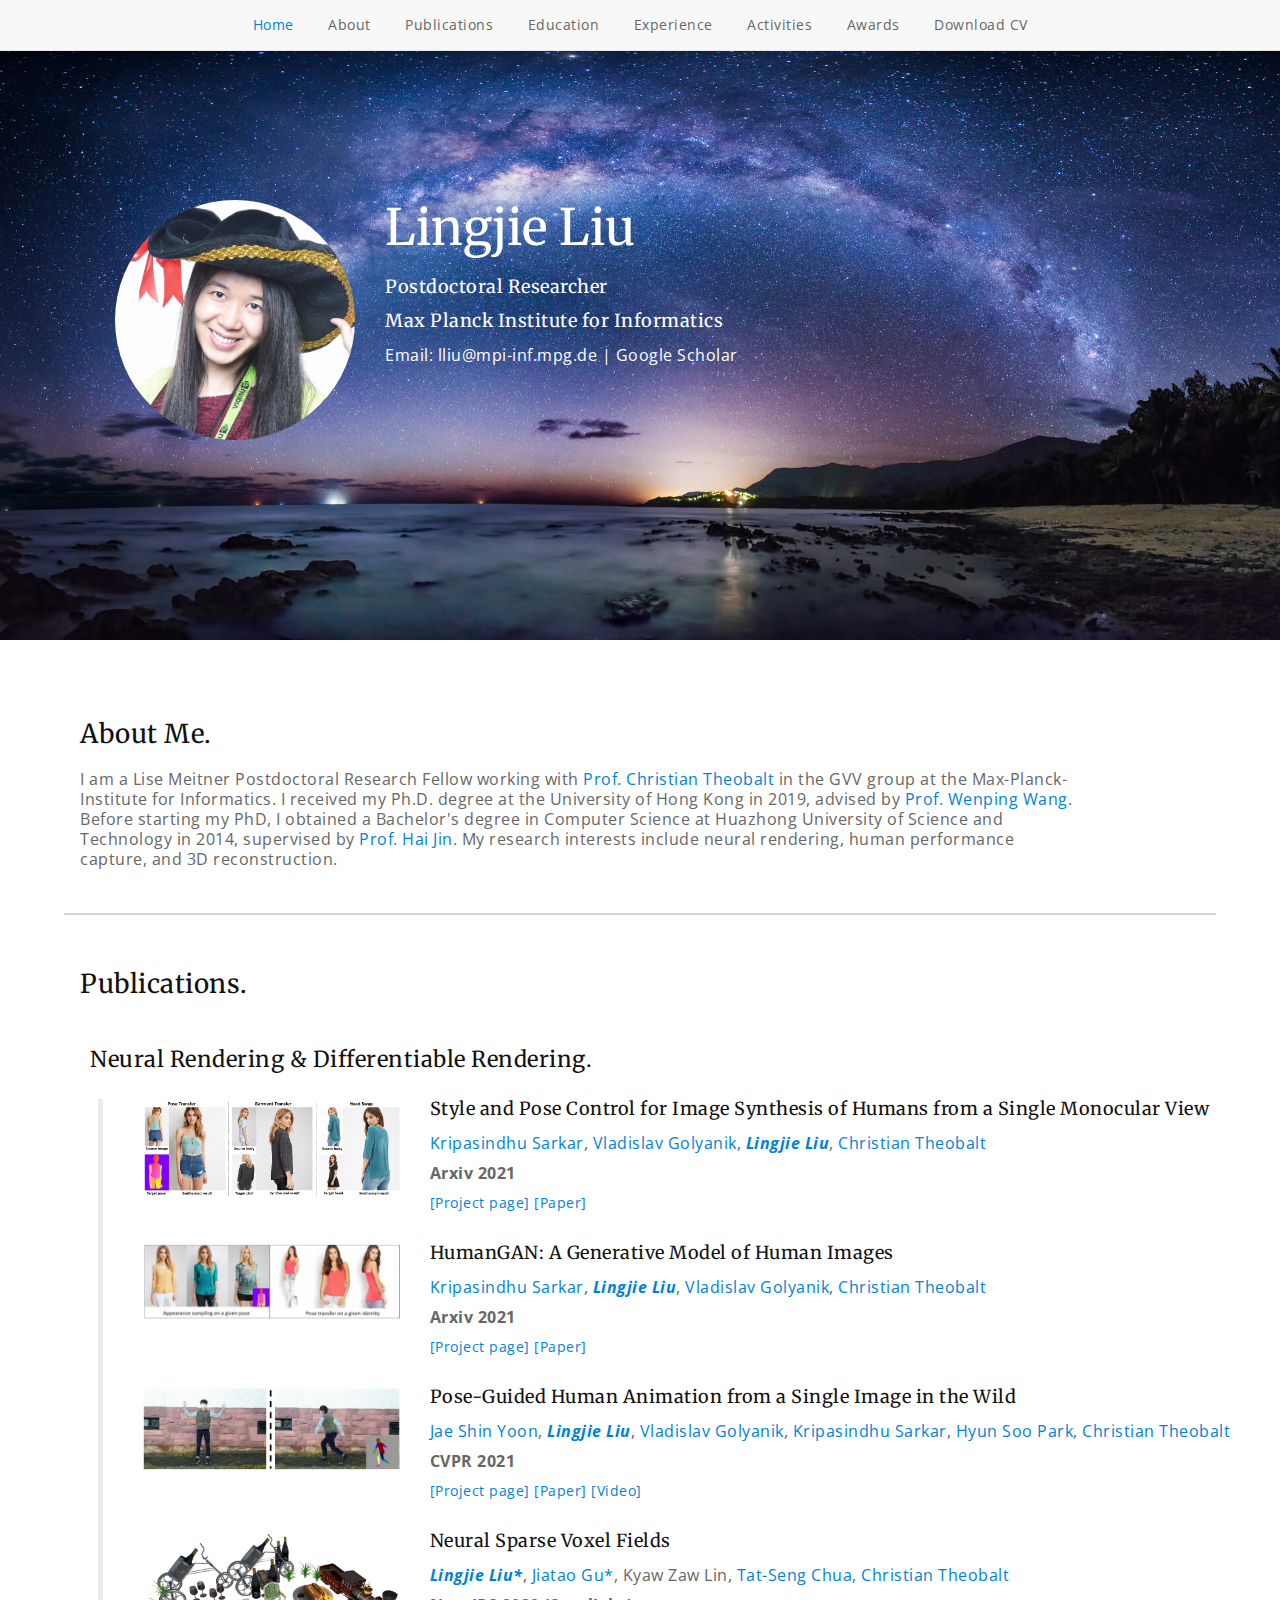
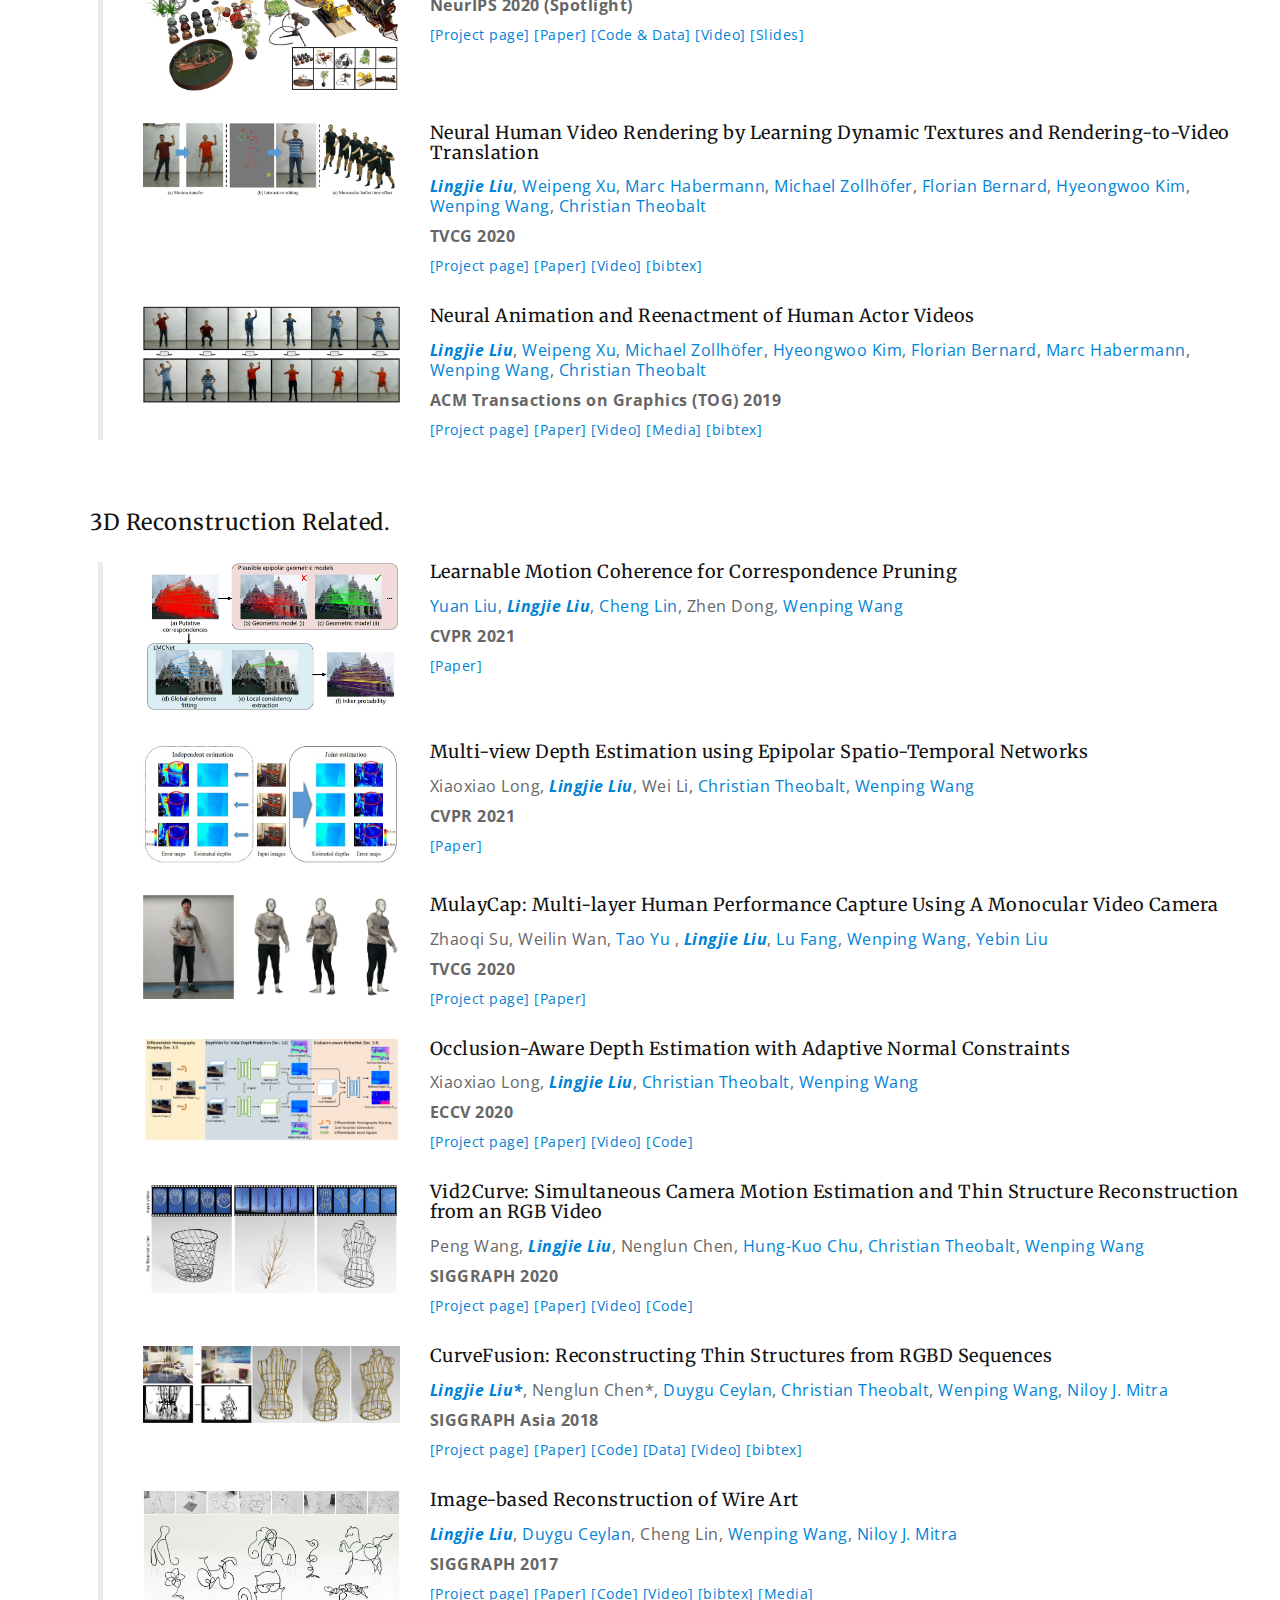
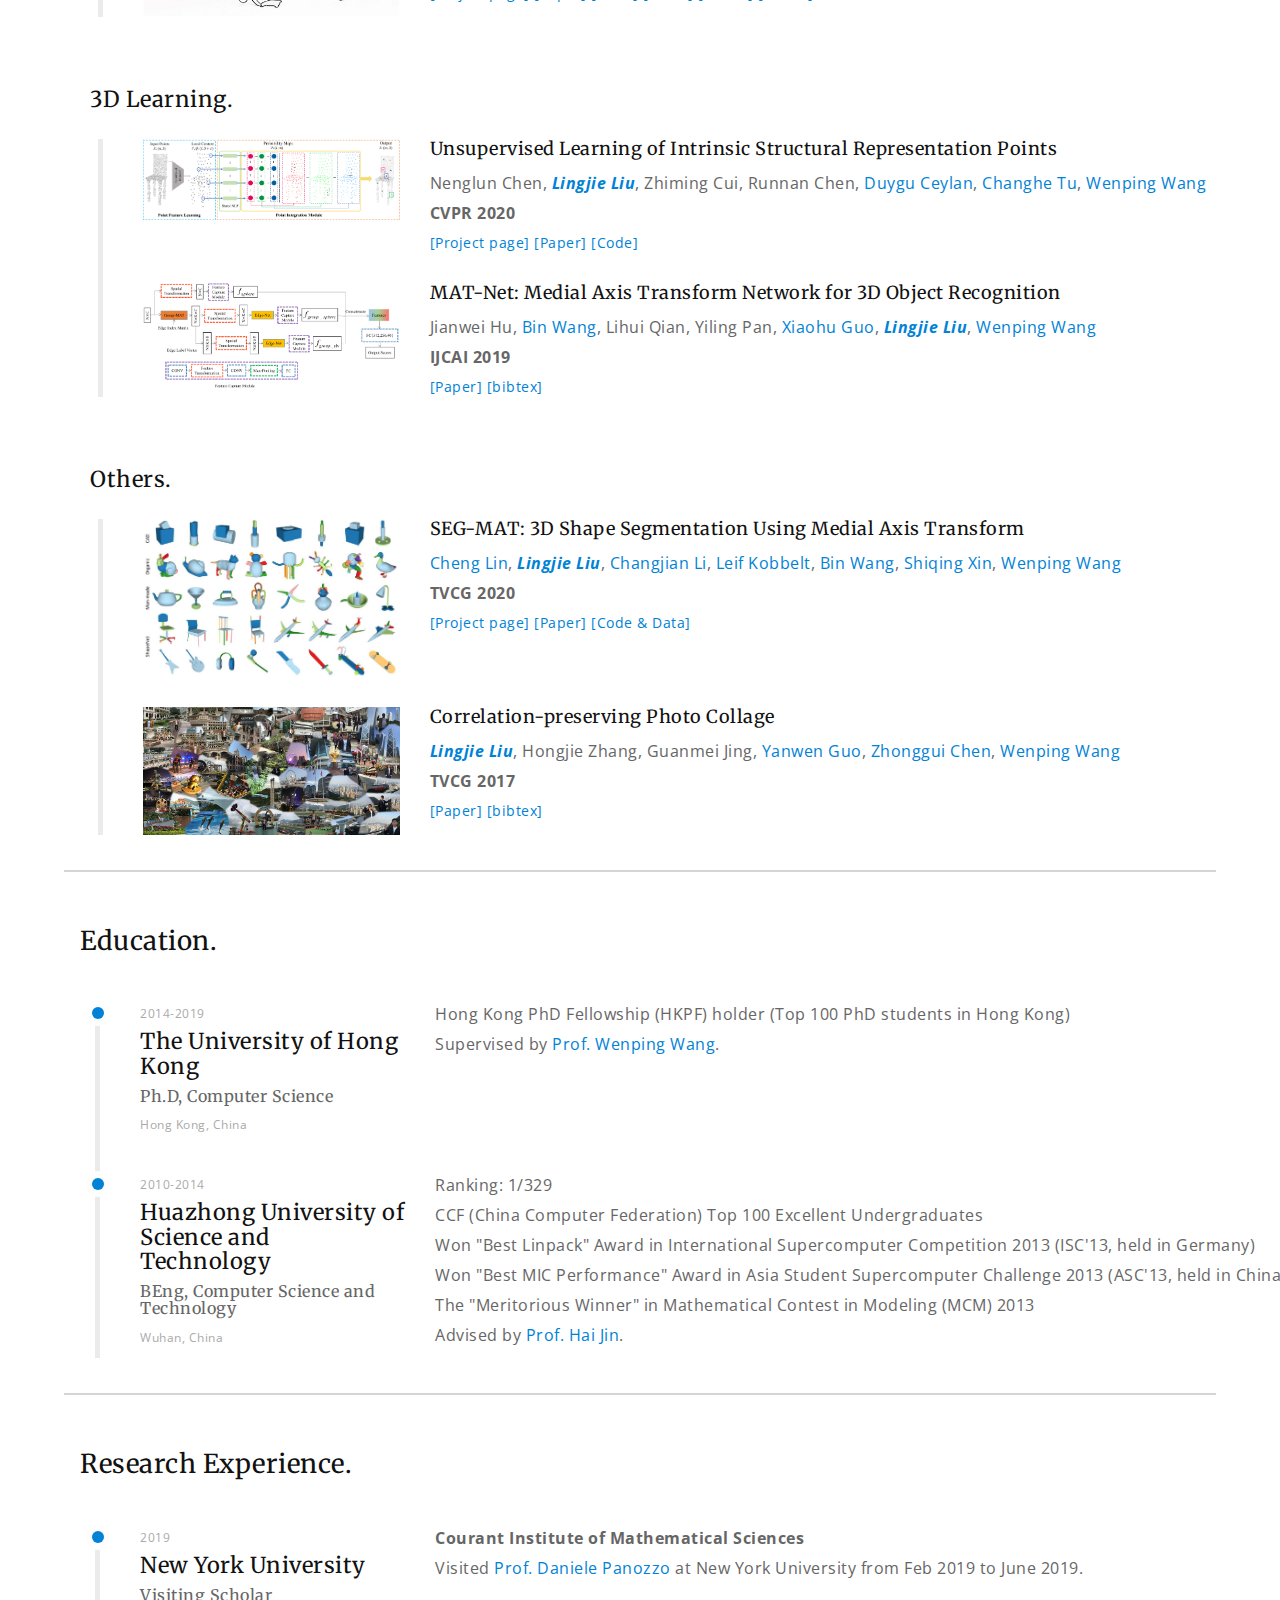
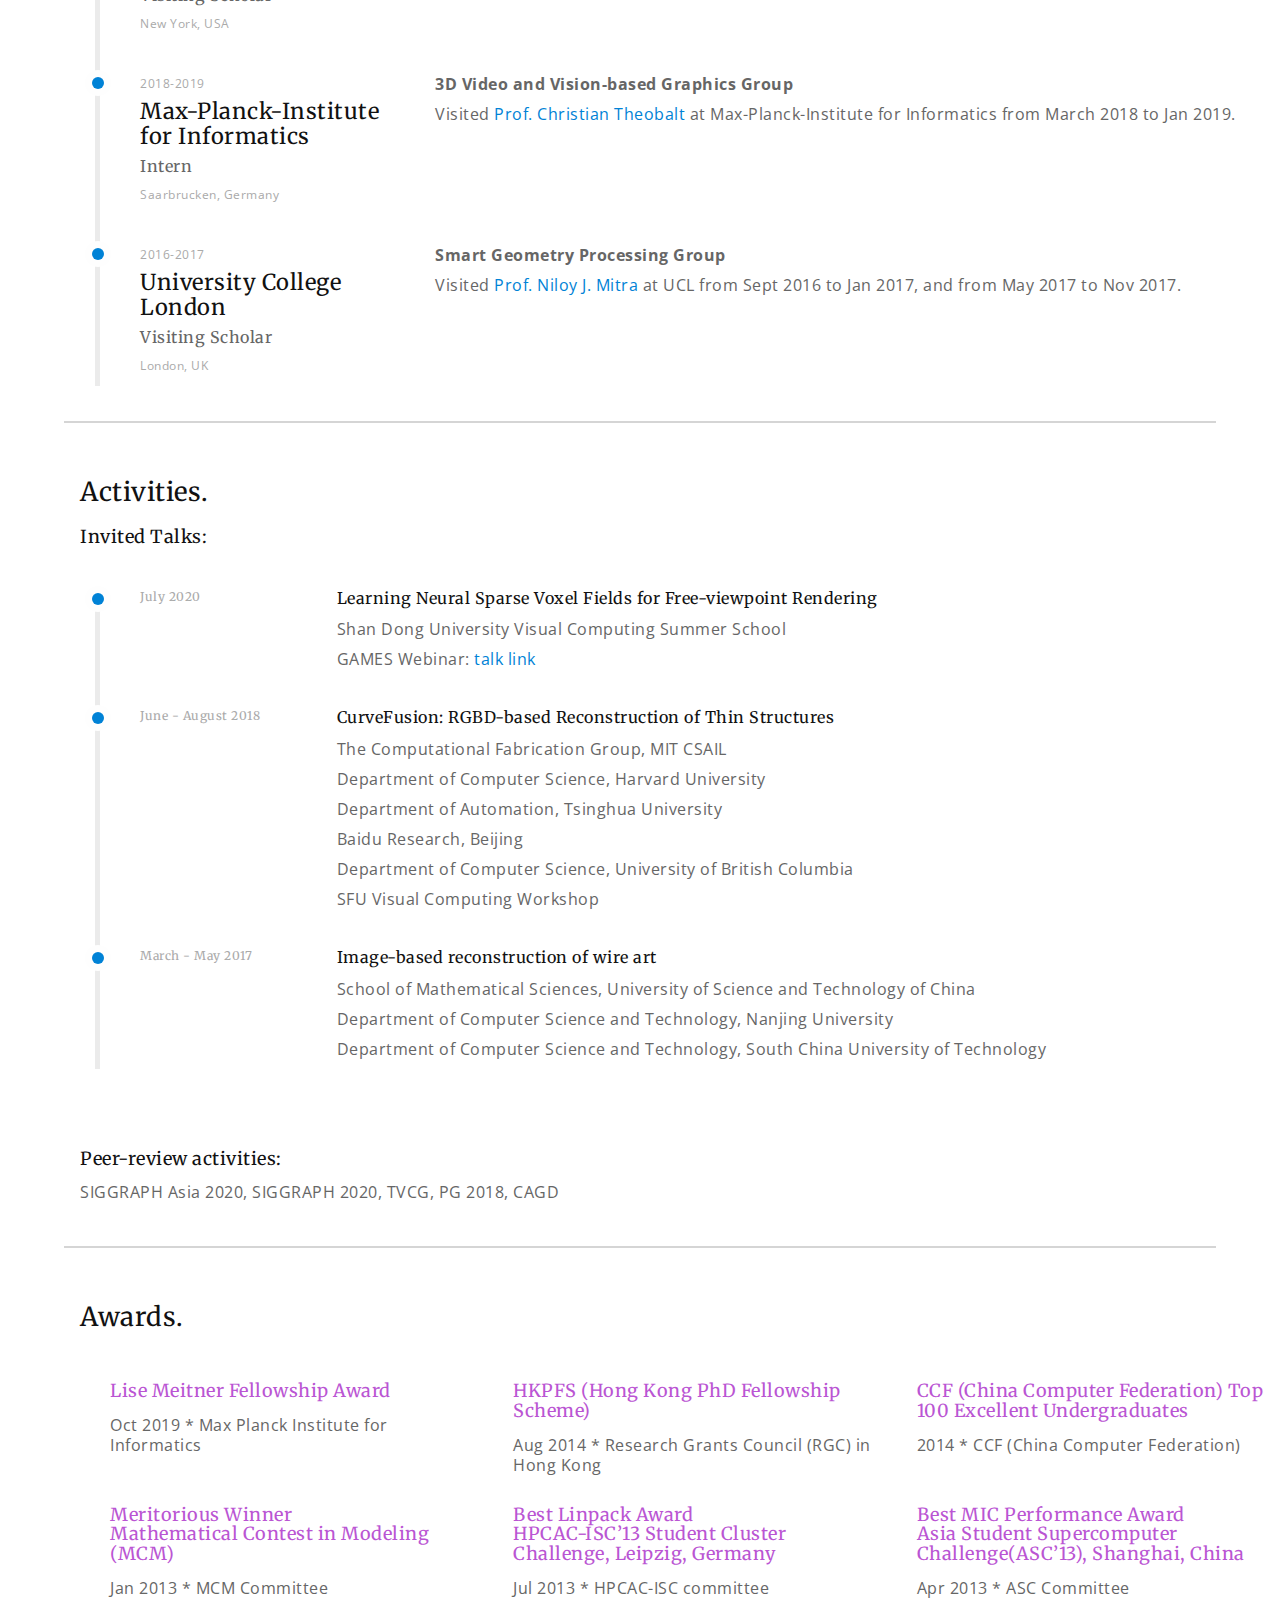
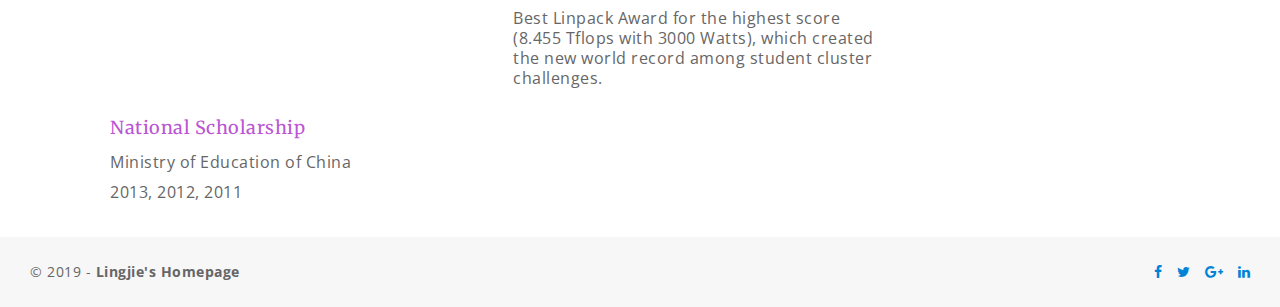
==== commit 345c4b57: "Re-add all files, including images and papers folders" ====
--- a/index_bycategory.html
+++ b/index_bycategory.html
@@ -1,1249 +1,1249 @@
-<!DOCTYPE html>
-<html lang="en">
-
-<head>
-
-    <meta charset="utf-8">
-    <meta http-equiv="X-UA-Compatible" content="IE=edge">
-    <meta name="viewport" content="width=device-width, initial-scale=1">
-    <meta name="description" content="MyWork Resume">
-    <meta name="keywords" content="resume bootstrap template, resume / cv html template, html5 / css3 resume" />
-    <meta name="author" content="KingStudio.ro">
-
-    <!-- favicon -->
-    <link rel="icon" href="images/favicon.png">
-    <!-- page title -->
-    <title> Lingjie Liu </title>
-    <!-- bootstrap css -->
-    <link href="css/bootstrap.min.css" rel="stylesheet">
-    <!-- css -->
-    <link href="css/style.css" rel="stylesheet">
-    <link href="css/animate.css" rel="stylesheet">
-    <link href="css/owl.carousel.css" rel="stylesheet">
-    <link href="css/owl.theme.css" rel="stylesheet">
-    <!-- fonts -->
-    <link href="https://fonts.googleapis.com/css?family=Merriweather" rel="stylesheet">
-    <link href="https://fonts.googleapis.com/css?family=Open+Sans:400,700" rel="stylesheet">
-    <link href="css/font-awesome.min.css" rel="stylesheet" type="text/css">
-    <link href='fonts/FontAwesome.otf' rel='stylesheet' type='text/css'>
-    <link rel="stylesheet" href="css/linear-icons.css">
-
-    <!-- HTML5 shim and Respond.js for IE8 support of HTML5 elements and media queries -->
-    <!-- WARNING: Respond.js doesn't work if you view the page via file:// -->
-    <!--[if lt IE 9]>
-    <script src="https://oss.maxcdn.com/html5shiv/3.7.2/html5shiv.min.js"></script>
-    <script src="https://oss.maxcdn.com/respond/1.4.2/respond.min.js"></script>
-<![endif]-->
-
-
-
-    <script type="text/javascript" src="http://code.jquery.com/jquery-1.7.2.js"></script>
-    <script>
-        $(document).ready(function () {
-            $('.nav-toggle').click(function () {
-                //get collapse content selector
-                var collapse_content_selector = $(this).attr('href');
-                //make the collapse content to be shown or hide
-                var toggle_switch = $(this);
-                $(collapse_content_selector).toggle(speed = "slow");
-                return false;
-            });
-        });
-    </script>
-</head>
-
-
-
-<body class="main-demo top-nav">
-
-    <div id="top" data-toggle="top"></div>
-    <!-- navbar-default -->
-    <nav class="navbar navbar-default navbar-fixed-top">
-        <div class="container-fluid navbar-header">
-            <button type="button" class="navbar-toggle collapsed" data-toggle="collapse" data-target=".navbar-collapse">
-                <span class="sr-only">Toggle navigation</span>
-                <span class="icon-bar"></span>
-                <span class="icon-bar"></span>
-                <span class="icon-bar"></span>
-            </button>
-        </div><!-- / navbar-header -->
-        <div class="navbar-collapse collapse">
-            <ul class="nav navbar-nav">
-                <li class="active">
-                    <a class="menu-item page-scroll" href="#home">Home</a>
-                </li>
-                <li>
-                    <a class="menu-item page-scroll" href="#about">About</a>
-                </li>
-                <!-- <li> -->
-                <!-- <a class="menu-item page-scroll" href="#news">Recent</a> -->
-                <!-- </li> -->
-                <li>
-                    <a class="menu-item page-scroll" href="#publications">Publications</a>
-                </li>
-                <!-- <li> -->
-                <!-- <a class="menu-item page-scroll" href="#otherprojects">Selected Projects</a> -->
-                <!-- </li> -->
-                <li>
-                    <a class="menu-item page-scroll" href="#education">Education</a>
-                </li>
-                <li>
-                    <a class="menu-item page-scroll" href="#experience">Experience</a>
-                </li>
-                <li>
-                    <a class="menu-item page-scroll" href="#activities">Activities</a>
-                </li>
-                <li>
-                    <a class="menu-item page-scroll" href="#honors">Awards</a>
-                </li>
-                <!--
-            <li>
-                <a class="menu-item page-scroll" href="#portfolio">Portfolio</a>
-            </li>
--->
-
-                <li class="dropdown">
-                    <a href="LingjieLiu_CV.pdf"> Download CV </a>
-                </li>
-            </ul>
-        </div>
-        <!--/.nav-collapse -->
-    </nav><!-- / navbar-default -->
-
-    <!-- content -->
-    <div class="container">
-        <!-- header -->
-        <header id="home">
-            <div class="header-content">
-                <div class="row">
-                    <div class="col-sm-3">
-                        <img src="images/my-img2.jpg" alt="">
-                    </div>
-                    <div class="col-sm-9">
-                        <h2>Lingjie Liu</h2>
-                        <h5>Postdoctoral Researcher</h5>
-                        <h5> Max Planck Institute for Informatics </h5>
-                        <p> Email: lliu@mpi-inf.mpg.de | <a href="https://scholar.google.de/citations?user=HZPnJ9gAAAAJ&hl=en" style="color:white;">Google Scholar </a></p>
-
-                        <!-- 
-                        <div class="row">
-                            <div class="col-sm-2 feature-left space-top">
-                                <div class="feature block">
-                                    <div class="feature-icon">
-                                        <i class="lnr lnr-phone"></i>
-                                    </div>
-                                    <p>+852 5438-2502</p> 
-                                </div><!-- / feature-block 
-                            </div><!-- / col-md-6 feature-left 
-                            <div class="col-sm-2 feature-left space-top">
-                                <div class="feature block">
-                                    <div class="feature-icon">
-                                        <i class="lnr lnr-envelope"></i>
-                                    </div>
-                                    <p>liulingjie0206@gmail.com</p>
-                                </div><!-- / feature-block 
-                            </div><!-- / col-md-6 feature-left 
-                        </div><!-- / row 
-                        <div class="row">
-                            <div class="col-sm-7 feature-left space-top">
-                                <div class="feature block">
-                                    <div class="feature-icon">
-                                        <i class="lnr lnr-map-marker"></i>
-                                    </div>
-                                    <p>Room 401, Chow Yei Ching Building, The University oF Hong Kong, Hong Kong</p>
-                                </div><!-- / feature-block 
-                            </div><!-- / col-sm-6 feature-left
-                        </div><!-- / row -->
-                    </div>
-                </div><!-- / row -->
-            </div>
-        </header>
-        <!-- / header -->
-
-        <section id="about">
-            <div class="container">
-                <div id="layout-content" style="margin-top: 25px; width: 80%;" class="page-header space-left">
-                    <h3>About Me.</h3>
-                    <p stype="text-align: justify;">I am a Lise Meitner Postdoctoral Research Fellow working with <a
-                            href="https://people.mpi-inf.mpg.de/~theobalt/"> Prof. Christian Theobalt </a> in the GVV
-                        group at the Max-Planck-Institute for Informatics.
-                        I received my Ph.D. degree at the University of Hong Kong in 2019, advised by <a
-                            href="http://i.cs.hku.hk/~wenping/">Prof. Wenping Wang</a>. Before starting my PhD, I
-                        obtained a Bachelor's degree in Computer Science at Huazhong University of Science and
-                        Technology in 2014, supervised by <a href="http://grid.hust.edu.cn/hjin/">Prof. Hai Jin</a>.
-                        My research interests include neural rendering, human performance capture, and 3D
-                        reconstruction.
-                    </p>
-                    <!-- / features -->
-                </div>
-            </div>
-        </section>
-
-
-        <!-- <div style="width:90%;height:1px;margin:0px auto;padding:1px;background-color:#D5D5D5;overflow:hidden;"></div> -->
-
-
-
-        <!-- <section id="news"> -->
-        <!-- <div class="container"> -->
-        <!-- <div style="margin-top: 25px; width: 80%;" class="page-header space-left"> -->
-        <!-- <h3>Recent News.</h3> -->
-        <!-- <h6>[May 2019] "MAT-Net: Medial Axis Transform Network for 3D Object Recognition" has been accepted by IJCAI'19. </h6> -->
-        <!-- <h6>[March 2019] "Neural Animation and Reenactment of Human Actor Videos" will be presented at SIGGRAPH 2019. </h6> -->
-        <!-- <h6>[Sept 2018] Check out a new <a href="https://shiropen.com/seamless/neural-animation-and-reenactment-of-human-actor-videos">media report</a> of our recent work "Neural Animation and Reenactment of Human Actor Videos" by Seamless. </h6> -->
-        <!-- <h6>[Sept 2018] Check our recent work "Neural Animation and Reenactment of Human Actor Videos". </h6> -->
-        <!-- <h6>[Sept 2018] Our paper "CurveFusion: Reconstructing Thin Structures from RGBD Sequences" has been conditionally accepted by SIGGRAPH Asia'18! </h6> -->
-        <!-- <h6>[Jul 2017] Check out a new <a href="https://www.eurekalert.org/pub_releases/2017-07/afcm-drw070617.php">interview</a> of our recent work "Image-based Reconstruction of Wire Art" by EurekAlert!</h6> -->
-        <!-- <h6>[Apr 2017] Our paper Image-based Reconstruction of Wire Art has been accepted by SIGGRAPH'17! See you in Los Angeles!</h6> -->
-
-        <!-- </div> -->
-        <!-- <!-- / features -->
-        <!-- -->
-        <!-- </div> -->
-        <!-- </section>        -->
-
-        <div style="width:90%;height:1px;margin:0px auto;padding:1px;background-color:#D5D5D5;overflow:hidden;"></div>
-
-
-
-        <!-- journal -->
-        <section id="publications">
-            <div id="bibtex_display">
-                <div class="container">
-                    <div id="layout-content" class="page-header space-left">
-                        <h3>Publications.</h3>
-                    </div>
-
-                    <div class="row" style="margin-left: 25px; margin-bottom: 10px;">
-                        <h4>Neural Rendering & Differentiable Rendering.</h4>
-                    </div>
-                    <div class="timeline  border-color" style="margin-left: 33px; ">
-                        <div class="timeline-item">
-                            <div class="row">
-                                <div class="col-md-3 timeline-info">
-                                    <img src="images/StylePoseGAN_teaser.png" alt="">
-                                </div><!-- / timeline-info -->
-                                <div class="col-md-9 timeline-details">
-                                    <h5>Style and Pose Control for Image Synthesis of Humans from a Single Monocular
-                                        View</h5>
-                                    <p> <a href="https://people.mpi-inf.mpg.de/~ksarkar/">Kripasindhu Sarkar</a>, <a
-                                            href="https://people.mpi-inf.mpg.de/~golyanik/">Vladislav Golyanik</a>, <a
-                                            href="#home"><i><b>Lingjie Liu</b></i></a>, <a
-                                            href="https://people.mpi-inf.mpg.de/~theobalt/">Christian Theobalt</a> </p>
-                                    <p><b>Arxiv 2021 </b></p>
-                                    <a href="http://gvv.mpi-inf.mpg.de/projects/Styleposegan/">[Project page]</a>
-                                    <a href="https://arxiv.org/pdf/2102.11263.pdf">[Paper]</a>
-                                </div><!-- / timeline-details -->
-                            </div><!-- / row -->
-                        </div><!-- / timeline-item -->
-
-                        <div class="timeline-item">
-                            <div class="row">
-                                <div class="col-md-3 timeline-info">
-                                    <img src="images/humangan.jpg" alt="">
-                                </div><!-- / timeline-info -->
-                                <div class="col-md-9 timeline-details">
-                                    <h5>HumanGAN: A Generative Model of Human Images</h5>
-                                    <p> <a href="https://people.mpi-inf.mpg.de/~ksarkar/">Kripasindhu Sarkar</a>, <a
-                                            href="#home"><i><b>Lingjie Liu</b></i></a>, <a
-                                            href="https://people.mpi-inf.mpg.de/~golyanik/">Vladislav Golyanik</a>, <a
-                                            href="https://people.mpi-inf.mpg.de/~theobalt/">Christian Theobalt</a> </p>
-                                    <p><b>Arxiv 2021 </b></p>
-                                    <a href="https://people.mpi-inf.mpg.de/~ksarkar/humangan/">[Project page]</a>
-                                    <a href="https://arxiv.org/pdf/2103.06902.pdf">[Paper]</a>
-                                </div><!-- / timeline-details -->
-                            </div><!-- / row -->
-                        </div><!-- / timeline-item -->
-
-                        <div class="timeline-item">
-                            <div class="row">
-                                <div class="col-md-3 timeline-info">
-                                    <img src="images/single_img_animate.jpg" alt="">
-                                </div><!-- / timeline-info -->
-                                <div class="col-md-9 timeline-details">
-                                    <h5>Pose-Guided Human Animation from a Single Image in the Wild</h5>
-                                    <p> <a href="https://www-users.cs.umn.edu/~jsyoon/">Jae Shin Yoon</a>, <a
-                                            href="#home"><i><b>Lingjie Liu</b></i></a>, <a
-                                            href="https://people.mpi-inf.mpg.de/~golyanik/">Vladislav Golyanik</a>, <a
-                                            href="https://people.mpi-inf.mpg.de/~ksarkar/">Kripasindhu Sarkar</a>, <a
-                                            href="https://www-users.cs.umn.edu/~hspark/">Hyun Soo Park</a>, <a
-                                            href="https://people.mpi-inf.mpg.de/~theobalt/">Christian Theobalt</a> </p>
-                                    <p><b>CVPR 2021 </b></p>
-                                    <a href="http://gvv.mpi-inf.mpg.de/projects/PoseGuidedHumanAnimation/">[Project
-                                        page]</a>
-                                    <a href="https://arxiv.org/pdf/2012.03796.pdf">[Paper]</a>
-                                    <a href="https://www.youtube.com/watch?v=x7H0kKWzRFU">[Video]</a>
-                                </div><!-- / timeline-details -->
-                            </div><!-- / row -->
-                        </div><!-- / timeline-item -->
-
-                        <div class="timeline-item">
-                            <div class="row">
-                                <div class="col-md-3 timeline-info">
-                                    <img src="images/nsvf.png" alt="">
-                                </div><!-- / timeline-info -->
-                                <div class="col-md-9 timeline-details">
-                                    <h5>Neural Sparse Voxel Fields</h5>
-                                    <p> <a href="#home"><i><b>Lingjie Liu*</b></i></a>, <a
-                                            href="http://jiataogu.me/">Jiatao Gu*</a>, Kyaw Zaw Lin, <a
-                                            href="https://www.chuatatseng.com/">Tat-Seng Chua</a>, <a
-                                            href="http://people.mpi-inf.mpg.de/~theobalt/">Christian Theobalt</a> </p>
-                                    <p><b>NeurIPS 2020 (Spotlight)</b></p>
-                                    <a href="https://lingjie0206.github.io/papers/NSVF/">[Project page]</a>
-                                    <a href="https://arxiv.org/pdf/2007.11571.pdf">[Paper]</a>
-                                    <a href="https://github.com/facebookresearch/NSVF">[Code & Data]</a>
-                                    <a
-                                        href="https://www.youtube.com/watch?v=RFqPwH7QFEI&list=PLCAViLbA8Ml6KXzGTENfELX8wcPiXWVT8">[Video]</a>
-                                    <a
-                                        href="https://www.dropbox.com/s/sqsnl07fpfhwge2/nips_talk_10m_V3.pptm?dl=0">[Slides]</a>
-
-
-                                </div><!-- / timeline-details -->
-                            </div><!-- / row -->
-                        </div><!-- / timeline-item -->
-                        <div class="timeline-item">
-                            <div class="row">
-                                <div class="col-md-3 timeline-info">
-                                    <img src="images/dynamic_texture.jpg" alt="">
-                                </div><!-- / timeline-info -->
-
-                                <div class="col-md-9 timeline-details">
-                                    <h5>Neural Human Video Rendering by Learning Dynamic Textures and Rendering-to-Video
-                                        Translation</h5>
-                                    <p><a href="#home"><i><b>Lingjie Liu</b></i></a>, <a
-                                            href="http://people.mpi-inf.mpg.de/~wxu/">Weipeng Xu</a>, <a
-                                            href="https://people.mpi-inf.mpg.de/~mhaberma/">Marc Habermann</a>, <a
-                                            href="http://web.stanford.edu/~zollhoef/">Michael Zollhöfer</a>, <a
-                                            href="http://people.mpi-inf.mpg.de/~fbernard/">Florian Bernard</a>, <a
-                                            href="https://people.mpi-inf.mpg.de/~hyeongwoo/">Hyeongwoo Kim</a>, <a
-                                            href="http://i.cs.hku.hk/~wenping/">Wenping Wang</a>, <a
-                                            href="http://people.mpi-inf.mpg.de/~theobalt/">Christian Theobalt</a></p>
-                                    <p><b>TVCG 2020</b></p>
-                                    <a href="http://gvv.mpi-inf.mpg.de/projects/NeuralHumanVideoRendering/">[Project
-                                        page] </a>
-                                    <a href="https://arxiv.org/pdf/2001.04947.pdf">[Paper]</a>
-                                    <a href="https://www.youtube.com/watch?v=FcTDMlWzFSc">[Video]</a>
-                                    <a href="#collapse5" class="nav-toggle">[bibtex]</a>
-                                    <div id="collapse5" style="display:none">
-                                        <div class="well">
-                                            <pre><span class="bibtexraw noread">@article{article,
-			author = {Liu, Lingjie and Xu, Weipeng and Habermann, Marc and Zollhöfer, Michael and Bernard, Florian and Kim, Hyeongwoo and Wang, Wenping and Theobalt, Christian},
-			year = {2020},
-			month = {05},
-			pages = {1-1},
-			title = {Neural Human Video Rendering by Learning Dynamic Textures and Rendering-to-Video Translation},
-			volume = {PP},
-			journal = {IEEE Transactions on Visualization and Computer Graphics},
-			doi = {10.1109/TVCG.2020.2996594}
-			}
-			</span></pre>
-                                        </div>
-                                    </div>
-                                </div><!-- / timeline-details -->
-                            </div><!-- / row -->
-                        </div><!-- / timeline-item -->
-
-                        <div class="timeline-item">
-                            <div class="row">
-                                <div class="col-md-3 timeline-info">
-                                    <img src="images/body2body.png" alt="">
-                                </div><!-- / timeline-info -->
-                                <div class="col-md-9 timeline-details">
-                                    <h5>Neural Animation and Reenactment of
-                                        Human Actor Videos</h5>
-                                    <p><a href="#home"><i><b>Lingjie Liu</b></i></a>, <a
-                                            href="http://people.mpi-inf.mpg.de/~wxu/">Weipeng Xu</a>, <a
-                                            href="http://web.stanford.edu/~zollhoef/">Michael Zollhöfer</a>, <a
-                                            href="https://people.mpi-inf.mpg.de/~hyeongwoo/">Hyeongwoo Kim</a>, <a
-                                            href="http://people.mpi-inf.mpg.de/~fbernard/">Florian Bernard</a>, <a
-                                            href="https://people.mpi-inf.mpg.de/~mhaberma/">Marc Habermann</a>, <a
-                                            href="http://i.cs.hku.hk/~wenping/">Wenping Wang</a>, <a
-                                            href="http://people.mpi-inf.mpg.de/~theobalt/">Christian Theobalt</a></p>
-                                    <p><b>ACM Transactions on Graphics (TOG) 2019</b></p>
-                                    <a href="http://gvv.mpi-inf.mpg.de/projects/wxu/HumanReenactment/">[Project
-                                        page]</a>
-                                    <a href="https://arxiv.org/abs/1809.03658">[Paper]</a>
-                                    <a href="https://www.youtube.com/watch?v=Tys7h8zjoK4">[Video]</a>
-                                    <a
-                                        href="https://shiropen.com/seamless/neural-animation-and-reenactment-of-human-actor-videos">[Media]</a>
-                                    <a href="#collapse4" class="nav-toggle">[bibtex]</a>
-                                    <div id="collapse4" style="display:none">
-                                        <div class="well">
-                                            <pre><span class="bibtexraw noread">@article{10.1145/3333002,
-				author = {Liu, Lingjie and Xu, Weipeng and Zollh\"{o}fer, Michael and Kim, Hyeongwoo and Bernard, Florian and Habermann, Marc and Wang, Wenping and Theobalt, Christian},
-				title = {Neural Rendering and Reenactment of Human Actor Videos},
-				year = {2019},
-				issue_date = {November 2019},
-				publisher = {Association for Computing Machinery},
-				address = {New York, NY, USA},
-				volume = {38},
-				number = {5},
-				issn = {0730-0301},
-				url = {https://doi.org/10.1145/3333002},
-				doi = {10.1145/3333002},
-				journal = {ACM Trans. Graph.},
-				month = oct,
-				articleno = {Article 139},
-				numpages = {14},
-				keywords = {deep learning, rendering-to-video translation, video-based characters, Neural rendering, conditional GAN}
-				}
-
-				</span></pre>
-                                        </div>
-                                    </div>
-                                </div><!-- / timeline-details -->
-                            </div><!-- / row -->
-                        </div><!-- / timeline-item -->
-
-                    </div>
-
-
-                    <div class="row" style="margin-left: 25px; margin-bottom: 10px; margin-top: 70px;">
-                        <h4>3D Reconstruction Related.</h4>
-                    </div>
-
-                    <div class="timeline  border-color" style="margin-left: 33px;">
-                        <div class="timeline-item">
-                            <div class="row">
-                                <div class="col-md-3 timeline-info">
-                                    <img src="images/correspondence_pruning.jpg" alt="">
-                                </div><!-- / timeline-info -->
-                                <div class="col-md-9 timeline-details">
-                                    <h5>Learnable Motion Coherence for Correspondence Pruning</h5>
-                                    <p> <a href="https://liuyuan-pal.github.io/">Yuan Liu</a>, <a
-                                            href="#home"><i><b>Lingjie Liu</b></i></a>, <a
-                                            href="https://clinplayer.github.io/">Cheng Lin</a>, Zhen Dong, <a
-                                            href="https://www.cs.hku.hk/people/academic-staff/wenping">Wenping Wang</a>
-                                    </p>
-                                    <p><b>CVPR 2021 </b></p>
-                                    <a href="https://arxiv.org/pdf/2011.14563.pdf">[Paper]</a>
-                                </div><!-- / timeline-details -->
-                            </div><!-- / row -->
-                        </div><!-- / timeline-item -->
-                        <div class="timeline-item">
-                            <div class="row">
-                                <div class="col-md-3 timeline-info">
-                                    <img src="images/depth_estimation.jpg" alt="">
-                                </div><!-- / timeline-info -->
-                                <div class="col-md-9 timeline-details">
-                                    <h5>Multi-view Depth Estimation using Epipolar Spatio-Temporal Networks</h5>
-                                    <p> Xiaoxiao Long, <a href="#home"><i><b>Lingjie Liu</b></i></a>, Wei Li, <a
-                                            href="http://people.mpi-inf.mpg.de/~theobalt/">Christian Theobalt</a>, <a
-                                            href="http://i.cs.hku.hk/~wenping/">Wenping Wang</a> </p>
-                                    <p><b>CVPR 2021 </b></p>
-                                    <a href="https://arxiv.org/pdf/2011.13118.pdf">[Paper]</a>
-                                </div><!-- / timeline-details -->
-                            </div><!-- / row -->
-                        </div><!-- / timeline-item -->
-                        <div class="timeline-item">
-                            <div class="row">
-                                <div class="col-md-3 timeline-info">
-                                    <img src="images/mulaycap.png" alt="">
-                                </div><!-- / timeline-info -->
-                                <div class="col-md-9 timeline-details">
-                                    <h5>MulayCap: Multi-layer Human Performance Capture Using A Monocular Video Camera
-                                    </h5>
-                                    <p> Zhaoqi Su, Weilin Wan, <a href="https://ytrock.com/"> Tao Yu</a> , <a
-                                            href="#home"><i><b>Lingjie Liu</b></i></a>, <a
-                                            href="http://www.luvision.net/">Lu Fang</a>, <a
-                                            href="https://www.cs.hku.hk/people/academic-staff/wenping">Wenping Wang</a>,
-                                        <a href="http://www.liuyebin.com/">Yebin Liu</a>
-                                    </p>
-                                    <p><b>TVCG 2020</b></p>
-                                    <a href="http://www.liuyebin.com/MulayCap/MulayCap.html">[Project page]</a>
-                                    <a href="https://arxiv.org/abs/2004.05815">[Paper]</a>
-
-
-                                </div><!-- / timeline-details -->
-                            </div><!-- / row -->
-                        </div><!-- / timeline-item -->
-                        <div class="timeline-item">
-                            <div class="row">
-                                <div class="col-md-3 timeline-info">
-                                    <img src="images/depth_estimation.png" alt="">
-                                </div><!-- / timeline-info -->
-                                <div class="col-md-9 timeline-details">
-                                    <h5>Occlusion-Aware Depth Estimation with Adaptive Normal Constraints</h5>
-                                    <p> Xiaoxiao Long, <a href="#home"><i><b>Lingjie Liu</b></i></a>, <a
-                                            href="http://people.mpi-inf.mpg.de/~theobalt/">Christian Theobalt</a>, <a
-                                            href="http://i.cs.hku.hk/~wenping/">Wenping Wang</a> </p>
-                                    <p><b>ECCV 2020</b></p>
-                                    <a href="https://xxlong0.github.io/CNMNet/">[Project page]</a>
-                                    <a href="https://arxiv.org/pdf/2004.00845.pdf">[Paper]</a>
-                                    <a href="https://www.youtube.com/watch?v=FuMi_TZA1X0">[Video]</a>
-                                    <a href="https://github.com/xxlong0/CNMNet">[Code]</a>
-
-                                </div><!-- / timeline-details -->
-                            </div><!-- / row -->
-                        </div><!-- / timeline-item -->
-
-                        <div class="timeline-item">
-                            <div class="row">
-                                <div class="col-md-3 timeline-info">
-                                    <img src="images/vid2curve.png" alt="">
-                                </div><!-- / timeline-info -->
-                                <div class="col-md-9 timeline-details">
-                                    <h5>Vid2Curve: Simultaneous Camera Motion Estimation and Thin Structure
-                                        Reconstruction from an RGB Video</h5>
-                                    <p> Peng Wang, <a href="#home"><i><b>Lingjie Liu</b></i></a>, Nenglun Chen, <a
-                                            href="http://cgv.cs.nthu.edu.tw/hkchu/">Hung-Kuo Chu</a>, <a
-                                            href="http://people.mpi-inf.mpg.de/~theobalt/">Christian Theobalt</a>, <a
-                                            href="http://i.cs.hku.hk/~wenping/">Wenping Wang</a> </p>
-                                    <p><b>SIGGRAPH 2020</b></p>
-                                    <a href="totoro97.github.io/projects/vid2curve">[Project page]</a>
-                                    <a href="https://arxiv.org/pdf/2005.03372.pdf">[Paper]</a>
-                                    <a href="https://www.youtube.com/watch?v=dI2FZG_txN0">[Video]</a>
-                                    <a href="https://github.com/totoro97/vid2curve">[Code]</a>
-
-                                </div><!-- / timeline-details -->
-                            </div><!-- / row -->
-                        </div><!-- / timeline-item -->
-                        <div class="timeline-item">
-                            <div class="row">
-                                <div class="col-md-3 timeline-info">
-                                    <img src="images/curvefusion.jpg" alt="">
-                                </div><!-- / timeline-info -->
-                                <div class="col-md-9 timeline-details">
-                                    <h5>CurveFusion: Reconstructing Thin Structures from RGBD Sequences</h5>
-                                    <p><a href="#home"><i><b>Lingjie Liu*</b></i></a>, Nenglun Chen*, <a
-                                            href="https://research.adobe.com/person/duygu-ceylan">Duygu Ceylan</a>, <a
-                                            href="http://people.mpi-inf.mpg.de/~theobalt/">Christian Theobalt</a>, <a
-                                            href="http://i.cs.hku.hk/~wenping/">Wenping Wang</a>, <a
-                                            href="http://www0.cs.ucl.ac.uk/staff/n.mitra/">Niloy J. Mitra</a></p>
-                                    <p><b>SIGGRAPH Asia 2018 </b></p>
-                                    <a href="https://lingjie0206.github.io/papers/curvefusion/">[Project page]</a>
-                                    <a
-                                        href="https://lingjie0206.github.io/papers/curvefusion/curvefusion.pdf">[Paper]</a>
-                                    <a
-                                        href="https://drive.google.com/file/d/1MD9Y1vYLurEPhXCnn3OkUMUEOBf8cyJJ/view?usp=sharing">[Code]</a>
-                                    <a
-                                        href="https://drive.google.com/drive/folders/1jr5jsR8j4lofcoNNN68HlGvXhVck4mgj">[Data]</a>
-                                    <a href="https://www.youtube.com/watch?time_continue=3&v=qtBecWttXH4">[Video]</a>
-                                    <a href="#collapse3" class="nav-toggle">[bibtex]</a>
-                                    <div id="collapse3" style="display:none">
-                                        <div class="well">
-                                            <pre><span class="bibtexraw noread">@article{Liu:2018:CUF:3272127.3275097,
-                author = {Liu, Lingjie and Chen, Nenglun and Ceylan, Duygu and Theobalt, Christian and Wang, Wenping and Mitra, Niloy J.},
-                title = {CurveFusion: Reconstructing Thin Structures from RGBD Sequences},
-                journal = {ACM Trans. Graph.},
-                issue_date = {November 2018},
-                volume = {37},
-                number = {6},
-                month = dec,
-                year = {2018},
-                issn = {0730-0301},
-                pages = {218:1--218:12},
-                articleno = {218},
-                numpages = {12},
-                url = {http://doi.acm.org/10.1145/3272127.3275097},
-                doi = {10.1145/3272127.3275097},
-                acmid = {3275097},
-                publisher = {ACM},
-                address = {New York, NY, USA},
-                keywords = {L<sub>1</sub> axis, RGBD scans, curve reconstruction, data fusion},
-               }
-</span></pre>
-                                        </div>
-                                    </div>
-                                </div><!-- / timeline-details -->
-                            </div><!-- / row -->
-                        </div><!-- / timeline-item -->
-
-                        <div class="timeline-item">
-                            <div class="row">
-                                <div class="col-md-3 timeline-info">
-                                    <img src="images/sig17.jpg" alt="">
-                                </div><!-- / timeline-info -->
-                                <div class="col-md-9 timeline-details">
-                                    <h5>Image-based Reconstruction of Wire Art</h5>
-                                    <p><a href="#home"><i><b>Lingjie Liu</b></i></a>, <a
-                                            href="https://research.adobe.com/person/duygu-ceylan">Duygu Ceylan</a>,
-                                        Cheng Lin, <a href="http://i.cs.hku.hk/~wenping/">Wenping Wang</a>, <a
-                                            href="http://www0.cs.ucl.ac.uk/staff/n.mitra/">Niloy J. Mitra</a></p>
-                                    <p><b>SIGGRAPH 2017</b></p>
-                                    <a href="http://geometry.cs.ucl.ac.uk/projects/2017/wire-art-reconstruction/">[Project
-                                        page]</a>
-                                    <a
-                                        href="http://geometry.cs.ucl.ac.uk/projects/2017/wire-art-reconstruction/paper_docs/LiuEtAl_ImageBasedReconstructionOfWireArt_Siggraph17.pdf">[Paper]</a>
-                                    <a
-                                        href="http://geometry.cs.ucl.ac.uk/projects/2017/wire-art-reconstruction/paper_docs/WireArt.rar">[Code]</a>
-                                    <a
-                                        href="http://geometry.cs.ucl.ac.uk/projects/2017/wire-art-reconstruction/paper_docs/LiuEtAl_ImageBasedReconstructionOfWireArt_Siggraph17.mp4">[Video]</a>
-                                    <a href="#collapse1" class="nav-toggle">[bibtex]</a>
-                                    <a
-                                        href="https://www.eurekalert.org/pub_releases/2017-07/afcm-drw070617.php">[Media]</a>
-                                    <div id="collapse1" style="display:none">
-                                        <div class="well">
-                                            <pre><span class="bibtexraw noread">@article{Liu:WireArt:2017,
-  title   = {Image-based Reconstruction of Wire Art,
-  author  = {Lingjie Liu and Duygu Ceylan and Cheng Lin and Wenping Wang and Niloy J. Mitra},
-  year    = {2017},
-  journal = {{ACM SIGGRAPH 2017}}，
-}</span></pre>
-                                        </div>
-                                    </div>
-                                </div><!-- / timeline-details -->
-                            </div><!-- / row -->
-                        </div><!-- / timeline-item -->
-                    </div>
-
-
-                    <div class="row" style="margin-left: 25px; margin-bottom: 10px; margin-top: 70px;">
-                        <h4>3D Learning.</h4>
-                    </div>
-
-                    <div class="timeline  border-color" style="margin-left: 33px;">
-                        <div class="timeline-item">
-                            <div class="row">
-                                <div class="col-md-3 timeline-info">
-                                    <img src="images/structure_point.png" alt="">
-                                </div><!-- / timeline-info -->
-                                <div class="col-md-9 timeline-details">
-                                    <h5>Unsupervised Learning of Intrinsic Structural Representation Points</h5>
-                                    <p> Nenglun Chen, <a href="#home"><i><b>Lingjie Liu</b></i></a>, Zhiming Cui, Runnan
-                                        Chen, <a href="http://www.duygu-ceylan.com/">Duygu Ceylan</a>, <a
-                                            href="http://irc.cs.sdu.edu.cn/~chtu/index.html">Changhe Tu</a>, <a
-                                            href="http://i.cs.hku.hk/~wenping/">Wenping Wang</a> </p>
-                                    <p><b>CVPR 2020</b></p>
-                                    <a href="https://nolenchen.github.io/3DStructurePoints/">[Project page]</a>
-                                    <a href="https://arxiv.org/pdf/2003.01661.pdf">[Paper]</a>
-                                    <a href="https://github.com/NolenChen/3DStructurePoints">[Code]</a>
-
-                                </div><!-- / timeline-details -->
-                            </div><!-- / row -->
-                        </div><!-- / timeline-item -->
-
-                        <div class="timeline-item">
-                            <div class="row">
-                                <div class="col-md-3 timeline-info">
-                                    <img src="images/MANet.png" alt="">
-                                </div><!-- / timeline-info -->
-                                <div class="col-md-9 timeline-details">
-                                    <h5>MAT-Net: Medial Axis Transform Network for 3D Object Recognition</h5>
-                                    <p> Jianwei Hu, <a href="http://cgcad.thss.tsinghua.edu.cn/wangbin/">Bin Wang</a>,
-                                        Lihui Qian, Yiling Pan, <a href="http://www.utdallas.edu/~xguo/">Xiaohu Guo</a>,
-                                        <a href="#home"><i><b>Lingjie Liu</b></i></a>, <a
-                                            href="http://i.cs.hku.hk/~wenping/">Wenping Wang</a>
-                                    <p><b>IJCAI 2019</b></p>
-                                    <!-- [Project page(Coming soon)] -->
-                                    <a href="https://www.ijcai.org/Proceedings/2019/0109.pdf">[Paper]</a>
-                                    <a href="#collapse5" class="nav-toggle">[bibtex]</a>
-                                    <div id="collapse5" style="display:none">
-                                        <div class="well">
-                                            <pre><span class="bibtexraw noread">@inproceedings{ijcai2019-109,
-  title     = {MAT-Net: Medial Axis Transform Network for 3D Object Recognition},
-  author    = {Hu, Jianwei and Wang, Bin and Qian, Lihui and Pan, Yiling and Guo, Xiaohu and Liu, Lingjie and Wang, Wenping},
-  booktitle = {Proceedings of the Twenty-Eighth International Joint Conference on
-               Artificial Intelligence, {IJCAI-19}},
-  publisher = {International Joint Conferences on Artificial Intelligence Organization},             
-  pages     = {774--781},
-  year      = {2019},
-  month     = {7},
-  doi       = {10.24963/ijcai.2019/109},
-  url       = {https://doi.org/10.24963/ijcai.2019/109},
-}
-</span></pre>
-                                        </div>
-                                    </div>
-                                </div><!-- / timeline-details -->
-                            </div><!-- / row -->
-                        </div><!-- / timeline-item -->
-                    </div>
-
-                    <div class="row" style="margin-left: 25px; margin-bottom: 10px; margin-top: 70px;">
-                        <h4>Others.</h4>
-                    </div>
-
-                    <div class="timeline  border-color" style="margin-left: 33px;">
-                        <div class="timeline-item">
-                            <div class="row">
-                                <div class="col-md-3 timeline-info">
-                                    <img src="images/matseg.png" alt="">
-                                </div><!-- / timeline-info -->
-                                <div class="col-md-9 timeline-details">
-                                    <h5>SEG-MAT: 3D Shape Segmentation Using Medial Axis Transform</h5>
-                                    <p> <a href="https://clinplayer.github.io/">Cheng Lin</a>, <a
-                                            href="#home"><i><b>Lingjie Liu</b></i></a>, <a
-                                            href="https://enigma-li.github.io/">Changjian Li</a>, <a
-                                            href="https://www.graphics.rwth-aachen.de/person/3/">Leif Kobbelt</a>, <a
-                                            href="http://cgcad.thss.tsinghua.edu.cn/wangbin/">Bin Wang</a>, <a
-                                            href="http://irc.cs.sdu.edu.cn/~shiqing/index.html">Shiqing Xin</a>, <a
-                                            href="https://www.cs.hku.hk/people/academic-staff/wenping">Wenping Wang</a>
-                                    </p>
-                                    <p><b>TVCG 2020 </b></p>
-                                    <a href="https://enigma-li.github.io/projects/segmat/SEG-MAT.html">[Project
-                                        page]</a>
-                                    <a href="https://arxiv.org/abs/2010.11488">[Paper]</a>
-                                    <a href="https://github.com/clinplayer/SEG-MAT">[Code & Data]</a>
-                                </div><!-- / timeline-details -->
-                            </div><!-- / row -->
-                        </div><!-- / timeline-item -->
-
-
-
-
-
-
-
-
-
-
-
-
-
-
-
-
-
-                        <div class="timeline-item">
-                            <div class="row">
-                                <div class="col-md-3 timeline-info">
-                                    <img src="images/tvcg17.jpg" alt="">
-                                </div><!-- / timeline-info -->
-                                <div class="col-md-9 timeline-details">
-                                    <h5>Correlation-preserving Photo Collage</h5>
-                                    <p><a href="#home"><i><b>Lingjie Liu</b></i></a>, Hongjie Zhang, Guanmei Jing, <a
-                                            href="https://cs.nju.edu.cn/ywguo/">Yanwen Guo</a>, <a
-                                            href="http://graphics.xmu.edu.cn/~zgchen/">Zhonggui Chen</a>, <a
-                                            href="http://i.cs.hku.hk/~wenping/">Wenping Wang</a></p>
-                                    <p><b>TVCG 2017</b></p>
-                                    <a href="https://ieeexplore.ieee.org/stamp/stamp.jsp?arnumber=7927420">[Paper]</a>
-                                    <a href="#collapse2" class="nav-toggle">[bibtex]</a>
-                                    <div id="collapse2" style="display:none">
-                                        <div class="well">
-                                            <pre><span class="bibtexraw noread">@article{7927420, 
- author={L. Liu and H. Zhang and G. Jing and Y. Guo and Z. Chen and W. Wang}, 
-  journal={IEEE Transactions on Visualization and Computer Graphics},  
- title={Correlation-Preserving Photo Collage},  
-  year={2017}, 
-  volume={PP}, 
-  number={99}, 
-  pages={1-1}, 
-  keywords={Computer science;Correlation;Feature extraction;Machine learning;Optimization;Semantics;Shape;Photo collage;image classification;image saliency;irregular shaped packing}, 
-  doi={10.1109/TVCG.2017.2703853}, 
-  ISSN={1077-2626}, 
-  month={},}
-</span></pre>
-                                        </div>
-                                    </div>
-                                </div><!-- / timeline-details -->
-                            </div><!-- / row -->
-                        </div><!-- / timeline-item -->
-                    </div>
-                </div>
-            </div>
-    </div>
-    </section>
-    <!-- / journal -->
-
-    <div style="width:90%;height:1px;margin:0px auto;padding:1px;background-color:#D5D5D5;overflow:hidden;"></div>
-
-
-    <!-- education -->
-    <section id="education">
-        <div class="container">
-            <div class="page-header" style="text-indent:-0.5em;">
-                <h3>Education.</h3>
-            </div>
-            <div class="timeline  border-color">
-
-                <div class="timeline-item">
-                    <div class="timeline-point  off-timeline-point  point-color"></div>
-                    <div class="row">
-                        <div class="col-md-3 timeline-info">
-                            <p class="timeline-date">2014-2019</p>
-                            <h4 class="timeline-com">The University of Hong Kong</h4>
-                            <h6 class="timeline-role">Ph.D, Computer Science</h6>
-                            <p class="timeline-location">Hong Kong, China</p>
-                        </div><!-- / timeline-info -->
-                        <div class="col-md-9 timeline-details">
-                            <p>
-                                Hong Kong PhD Fellowship (HKPF) holder (Top 100 PhD students in Hong Kong)
-                            </p>
-                            <p>
-                                Supervised by <a href="http://i.cs.hku.hk/~wenping/">Prof. Wenping Wang</a>.
-                            </p>
-                        </div><!-- / timeline-details -->
-                    </div><!-- / row -->
-                </div><!-- / timeline-item -->
-
-                <div class="timeline-item">
-                    <div class="timeline-point  off-timeline-point  point-color"></div>
-                    <div class="row">
-                        <div class="col-md-3 timeline-info">
-                            <p class="timeline-date">2010-2014</p>
-                            <h4 class="timeline-com">Huazhong University of Science and Technology</h4>
-                            <h6 class="timeline-role">BEng, Computer Science and Technology</h6>
-                            <p class="timeline-location">Wuhan, China</p>
-                        </div><!-- / timeline-info -->
-                        <div class="col-md-9 timeline-details">
-                            <p>Ranking: 1/329</p>
-                            <p>CCF (China Computer Federation) Top 100 Excellent Undergraduates</p>
-                            <p>
-                                Won "Best Linpack" Award in International Supercomputer Competition 2013 (ISC'13, held
-                                in Germany)
-                            </p>
-                            <p>Won "Best MIC Performance" Award in Asia Student Supercomputer Challenge 2013 (ASC'13,
-                                held in China) </p>
-                            <p>The "Meritorious Winner" in Mathematical Contest in Modeling (MCM) 2013 </p>
-                            <p>Advised by <a href="http://grid.hust.edu.cn/hjin/">Prof. Hai Jin</a>.
-                            </p>
-                        </div><!-- / timeline-details -->
-                    </div><!-- / row -->
-                </div><!-- / timeline-item -->
-
-            </div><!-- / timeline -->
-        </div><!-- / container -->
-    </section>
-    <!-- / education -->
-
-    <div style="width:90%;height:1px;margin:0px auto;padding:1px;background-color:#D5D5D5;overflow:hidden;"></div>
-
-    <!-- education -->
-    <section id="experience">
-        <div class="container">
-            <div class="page-header" style="text-indent:-0.5em;">
-                <h3>Research Experience.</h3>
-            </div>
-            <div class="timeline  border-color">
-                <div class="timeline-item">
-                    <div class="timeline-point  off-timeline-point  point-color"></div>
-                    <div class="row">
-                        <div class="col-md-3 timeline-info">
-                            <p class="timeline-date">2019</p>
-                            <h4 class="timeline-com">New York University</h4>
-                            <h6 class="timeline-role">Visiting Scholar</h6>
-                            <p class="timeline-location">New York, USA</p>
-                        </div><!-- / timeline-info -->
-                        <div class="col-md-9 timeline-details">
-                            <p>
-                                <b>Courant Institute of Mathematical Sciences</b>
-                            </p>
-                            <p>
-                                Visited <a href="https://cims.nyu.edu/gcl/daniele.html">Prof. Daniele Panozzo </a> at
-                                New York University from Feb 2019 to June 2019.
-                            </p>
-                        </div><!-- / timeline-details -->
-                    </div><!-- / row -->
-                </div><!-- / timeline-item -->
-
-                <div class="timeline-item">
-                    <div class="timeline-point  off-timeline-point  point-color"></div>
-                    <div class="row">
-                        <div class="col-md-3 timeline-info">
-                            <p class="timeline-date">2018-2019</p>
-                            <h4 class="timeline-com">Max-Planck-Institute for Informatics</h4>
-                            <h6 class="timeline-role">Intern</h6>
-                            <p class="timeline-location">Saarbrucken, Germany</p>
-                        </div><!-- / timeline-info -->
-                        <div class="col-md-9 timeline-details">
-                            <p>
-                                <b>3D Video and Vision-based Graphics Group</b>
-                            </p>
-                            <p>
-                                Visited <a href="https://people.mpi-inf.mpg.de/~theobalt/">Prof. Christian Theobalt</a>
-                                at Max-Planck-Institute for Informatics from March 2018 to Jan 2019.
-                            </p>
-                        </div><!-- / timeline-details -->
-                    </div><!-- / row -->
-                </div><!-- / timeline-item -->
-
-                <div class="timeline-item">
-                    <div class="timeline-point  off-timeline-point  point-color"></div>
-                    <div class="row">
-                        <div class="col-md-3 timeline-info">
-                            <p class="timeline-date">2016-2017</p>
-                            <h4 class="timeline-com">University College London</h4>
-                            <h6 class="timeline-role">Visiting Scholar</h6>
-                            <p class="timeline-location">London, UK</p>
-                        </div><!-- / timeline-info -->
-                        <div class="col-md-9 timeline-details">
-                            <p>
-                                <b>Smart Geometry Processing Group</b>
-                            </p>
-                            <p>
-                                Visited <a href="http://www0.cs.ucl.ac.uk/staff/n.mitra/">Prof. Niloy J. Mitra</a> at
-                                UCL from Sept 2016 to Jan 2017, and from May 2017 to Nov 2017.
-                            </p>
-                        </div><!-- / timeline-details -->
-                    </div><!-- / row -->
-                </div><!-- / timeline-item -->
-
-
-            </div><!-- / timeline -->
-        </div><!-- / container -->
-    </section>
-    <!-- / education -->
-
-    <div style="width:90%;height:1px;margin:0px auto;padding:1px;background-color:#D5D5D5;overflow:hidden;"></div>
-
-    <!-- education -->
-    <section id="activities">
-        <div class="container">
-            <div class="page-header" style="text-indent:-0.5em;">
-                <h3>Activities.</h3>
-                <h5>Invited Talks:</h5>
-            </div>
-            <div class="timeline  border-color">
-                <div class="timeline-item">
-                    <div class="timeline-point  off-timeline-point  point-color"></div>
-                    <div class="row">
-                        <div class="col-md-2 timeline-info">
-                            <h6 class="timeline-date">July 2020</h6>
-                        </div><!-- / timeline-info -->
-                        <div class="col-md-9 timeline-details">
-                            <h6>Learning Neural Sparse Voxel Fields for Free-viewpoint Rendering </h6>
-                            <p>Shan Dong University Visual Computing Summer School</p>
-                            <p>GAMES Webinar: <a href="https://www.bilibili.com/video/BV1e7411c7kR?p=52"> talk link </a>
-                            </p>
-                        </div><!-- / timeline-details -->
-                    </div><!-- / row -->
-                </div><!-- / timeline-item -->
-
-                <div class="timeline-item">
-                    <div class="timeline-point  off-timeline-point  point-color"></div>
-                    <div class="row">
-                        <div class="col-md-2 timeline-info">
-                            <h6 class="timeline-date">June - August 2018</h6>
-                        </div><!-- / timeline-info -->
-                        <div class="col-md-9 timeline-details">
-                            <h6>CurveFusion: RGBD-based Reconstruction of Thin Structures</h6>
-                            <p>The Computational Fabrication Group, MIT CSAIL</p>
-                            <p>Department of Computer Science, Harvard University</p>
-                            <p>Department of Automation, Tsinghua University</p>
-                            <p>Baidu Research, Beijing</p>
-                            <p>Department of Computer Science, University of British Columbia</p>
-                            <p>SFU Visual Computing Workshop</p>
-                        </div><!-- / timeline-details -->
-                    </div><!-- / row -->
-                </div><!-- / timeline-item -->
-
-                <div class="timeline-item">
-                    <div class="timeline-point  off-timeline-point  point-color"></div>
-                    <div class="row">
-                        <div class="col-md-2 timeline-info">
-                            <h6 class="timeline-date">March - May 2017</h6>
-                        </div><!-- / timeline-info -->
-                        <div class="col-md-9 timeline-details">
-                            <h6>Image-based reconstruction of wire art</h6>
-                            <p>School of Mathematical Sciences, University of Science and Technology of China</p>
-                            <p>Department of Computer Science and Technology, Nanjing University</p>
-                            <p>Department of Computer Science and Technology, South China University of Technology</p>
-                        </div><!-- / timeline-details -->
-                    </div><!-- / row -->
-                </div><!-- / timeline-item -->
-
-
-
-            </div><!-- / container -->
-
-            <div class="page-header" style="text-indent:-0.5em;">
-                <h5>Peer-review activities:</h5>
-
-                <p>SIGGRAPH Asia 2020, SIGGRAPH 2020, TVCG, PG 2018, CAGD </p>
-            </div>
-    </section>
-    <!-- / education -->
-
-
-    <div style="width:90%;height:1px;margin:0px auto;padding:1px;background-color:#D5D5D5;overflow:hidden;"></div>
-
-    <!-- honor -->
-    <section id="honors">
-        <div class="container">
-            <!-- <div class="row">
-                    <div class="col-md-4 feature-left space-bottom">
-                        <div class="feature block">
-                            <div class="feature-icon">
-                                <i class="lnr lnr-user"></i>
-                            </div>
-                            <h5>Full Name</h5>
-                        </div>
-                        <p>Lingjie Liu</p>
-                      </div><!-- / feature -->
-
-            <!--
-                      <div class="col-md-4 feature-left space-bottom">
-                        <div class="feature block">
-                            <div class="feature-icon">
-                                <i class="lnr lnr-calendar-full"></i>
-                            </div>
-                            <h5>Bithdate</h5>
-                        </div>
-                        <p>Aug. 13, 1991</p>
-                      </div><!-- / feature -->
-            <!--
-                      <div class="col-md-4 feature-left space-bottom">
-                        <div class="feature block">
-                            <div class="feature-icon">
-                                <i class="lnr lnr-map-marker"></i>
-                            </div>
-                            <h5>Address</h5>
-                        </div>
-                        <p>33 King Street, Miami, FL</p>
-                      </div><!-- / feature -->
-
-            <!-- </div>-- / row -->
-            <!-- / features -->
-
-            <!-- awards -->
-
-            <div class="page-header space-left" style="text-indent:-1em;">
-                <h3>Awards.</h3>
-            </div>
-            <div class="row">
-                <div class="col-md-4">
-                    <div class="award">
-                        <h5 class="text-primary">Lise Meitner Fellowship Award</h5>
-                        <p>Oct 2019 * Max Planck Institute for Informatics</p>
-                    </div>
-                </div><!-- / award -->
-
-
-
-                <div class="col-md-4">
-                    <div class="award">
-                        <h5 class="text-primary">HKPFS (Hong Kong PhD Fellowship Scheme)</h5>
-                        <p>Aug 2014 * Research Grants Council (RGC) in Hong Kong</p>
-                    </div>
-                </div><!-- / award -->
-
-                <div class="col-md-4">
-                    <div class="award">
-                        <h5 class="text-primary">CCF (China Computer Federation) Top 100 Excellent Undergraduates</h5>
-                        <p>2014 * CCF (China Computer Federation)</p>
-                    </div>
-                </div><!-- / award -->
-            </div><!-- / row -->
-
-
-            <div class="row">
-                <div class="col-md-4">
-                    <div class="award">
-                        <h5 class="text-primary">Meritorious Winner <br> Mathematical Contest in Modeling (MCM)</h5>
-                        <p>Jan 2013 * MCM Committee</p>
-                    </div>
-                </div><!-- / award -->
-
-
-                <div class="col-md-4">
-                    <div class="award">
-                        <h5 class="text-primary">Best Linpack Award <br> HPCAC-ISC’13 Student Cluster Challenge,
-                            Leipzig, Germany</h5>
-                        <p>Jul 2013 * HPCAC-ISC committee</p>
-                        <p>Best Linpack Award for the highest score (8.455 Tflops with 3000 Watts), which created the
-                            new world record among student cluster challenges.</p>
-                    </div>
-                </div><!-- / award -->
-
-                <div class="col-md-4">
-                    <div class="award">
-                        <h5 class="text-primary">Best MIC Performance Award <br> Asia Student Supercomputer
-                            Challenge(ASC’13), Shanghai, China</h5>
-                        <p>Apr 2013 * ASC Committee</p>
-                    </div>
-                </div><!-- / award -->
-
-            </div><!-- / row -->
-
-
-            <div class="row">
-
-                <div class="col-md-4">
-                    <div class="award">
-                        <h5 class="text-primary">National Scholarship</h5>
-                        <p>Ministry of Education of China</p>
-                        <p>2013, 2012, 2011</p>
-                    </div>
-                </div><!-- / award -->
-            </div><!-- / row -->
-            <!-- / awards -->
-
-            <!-- facts -->
-            <!-- / facts -->
-
-            <!-- skills -->
-            <!-- <div id="skills">
-                    <div class="page-header space-left">
-                        <h3>Skills<span class="text-primary">.</span></h3>
-                    </div>
-                    <div class="row">
-                        <!-- progress-bars left
-                        <div class="col-sm-6">
-                            <h6 class="progress-title">Photoshop</h6>
-                            <div class="progress">
-                                <div class="progress-bar progress-bar-primary animated fadeInLeft" role="progressbar" aria-valuenow="90" aria-valuemin="0" aria-valuemax="100" style="width: 90%">
-                                </div>
-                            </div><!-- / progress
-                            <h6 class="progress-title">Ilustrator</h6>
-                            <div class="progress">
-                                <div class="progress-bar progress-bar-primary animated fadeInLeft" role="progressbar" aria-valuenow="70" aria-valuemin="0" aria-valuemax="100" style="width: 70%">
-                                </div>
-                            </div><!-- / progress
-                            <h6 class="progress-title">Sketch</h6>
-                            <div class="progress">
-                                <div class="progress-bar progress-bar-primary animated fadeInLeft" role="progressbar" aria-valuenow="80" aria-valuemin="0" aria-valuemax="100" style="width: 80%">
-                                </div>
-                            </div><!-- / progress -->
-        </div>
-        <!-- / progress-bars left -->
-        <!-- progress-bars right
-                        <div class="col-sm-6">
-                            <h6 class="progress-title">HTML5</h6>
-                            <div class="progress">
-                                <div class="progress-bar progress-bar-primary animated fadeInLeft" role="progressbar" aria-valuenow="80" aria-valuemin="0" aria-valuemax="100" style="width: 80%">
-                                </div>
-                            </div><!-- / progress 
-                            <h6 class="progress-title">CSS3</h6>
-                            <div class="progress">
-                                <div class="progress-bar progress-bar-primary animated fadeInLeft" role="progressbar" aria-valuenow="90" aria-valuemin="0" aria-valuemax="100" style="width: 90%">
-                                </div>
-                            </div><!-- / progress
-                            <h6 class="progress-title">SASS</h6>
-                            <div class="progress">
-                                <div class="progress-bar progress-bar-primary animated fadeInLeft" role="progressbar" aria-valuenow="60" aria-valuemin="0" aria-valuemax="100" style="width: 60%">
-                                </div>
-                            </div><!-- / progress 
-                        </div>
-                        <!-- / progress-bars right
-                    </div><!-- / row
-                </div>
-                <!-- / skills
-            </div><!-- / container -->
-    </section>
-    <!-- / about -->
-
-
-    <footer>
-        <div class="container">
-            <p class="footer-info">© 2019 - <strong>Lingjie's Homepage</strong>
-                <span class="social pull-right">
-                    <a href="https://www.facebook.com/profile.php?id=100005961649379"><i class="fa fa-facebook"></i></a>
-                    <a href="#"><i class="fa fa-twitter"></i></a>
-                    <a href="#"><i class="fa fa-google-plus"></i></a>
-                    <a href="https://www.linkedin.com/in/lingjie-liu-04a496a5/"><i class="fa fa-linkedin"></i></a>
-                </span>
-            </p>
-        </div><!-- / container -->
-    </footer><!-- / light-footer -->
-
-    <!-- scroll to top -->
-    <a href="#top" class="scroll-to-top page-scroll is-hidden" data-nav-status="toggle"><i
-            class="fa fa-angle-up"></i></a>
-    <!-- / scroll to top -->
-
-    </div><!-- / container-->
-    <!-- / content -->
-
-    <!-- javascript -->
-    <script src="js/jquery.min.js"></script>
-    <script src="js/bootstrap.min.js"></script>
-    <script src="js/jquery.easing.min.js"></script>
-
-    <script type="text/javascript" src="bibtex_js.js" charset="utf-8"></script>
-    <!--
-<bibtex src="lingjie.bib"></bibtex>
-<script>
-    $(function() {
-      $("#Fontselector").on("change",function() {
-        var font = $("#Fontselector option:selected").text();
-        console.log(font);
-        $('.title.fonters').each(function() {
-            $(this).css("font-family",font);
-        });
-      }); 
-    });   
-    function reset() {
-        $("select").each(function () {
-          localStorage.setItem($(this).attr("id"),"");
-          $(this).val("");
-        }); 
-        $("#searchbar").val("");
-        $("#searchbar").trigger('change');
-    }
-</script>
-<style>
-    html,body,span,h1 {
-        font-family: "Times New Roman", Times, serif;
-        font-size: 17px;
-    }
-    bibtex { display: none; }
-    .searchbar { margin-left:0px;}
-    #bibtex_errors { margin-top:10px; color: red;}
-    h1.header {margin-left:8px;}
-    h1.YEAR { font-size: 17px; font-weight: bold; display: inline; margin-left:8px;}
-</style>
--->
-
-    <!-- menu toggle script -->
-    <script>
-        $("#menu-toggle").click(function (e) {
-            e.preventDefault();
-            $("#wrapper").toggleClass("toggled");
-        });
-    </script>
-    <!-- / menu toggle script -->
-
-    <!-- nav scroll -->
-    <script src="js/scrolling-nav.js"></script>
-    <script>
-        $(".nav a").on("click", function () {
-            $(".nav").find(".active").removeClass("active");
-            $(this).parent().addClass("active");
-        });
-    </script>
-    <!-- / nav scroll -->
-
-    <!-- contact form -->
-    <script src="js/validator.min.js" type="text/javascript"></script>
-    <script src="js/form-scripts.js" type="text/javascript"></script>
-    <!-- / contact form -->
-
-    <!-- facts counter -->
-    <script src="js/jquery.countTo.js"></script>
-    <script type="text/javascript">
-        $('.timer').countTo({
-            refreshInterval: 60,
-            formatter: function (value, options) {
-                return value.toFixed(options.decimals);
-            },
-        });
-    </script>
-    <!-- / facts counter -->
-
-    <!-- portfolio script -->
-    <script src="js/jquery.shuffle.min.js"></script>
-    <script src="js/custom.js"></script>
-    <!-- / portfolio script -->
-
-    <!-- posts carousel -->
-    <script src="js/owl.carousel.min.js"></script>
-    <script>
-        $(document).ready(function () {
-            $("#posts-carousel").owlCarousel({
-                items: 3,
-                itemsDesktop: [1099, 3],
-                itemsDesktopSmall: [979, 3]
-            });
-        });
-    </script>
-    <script src="js/owl.carousel.min.js"></script>
-    <script>
-        $(document).ready(function () {
-            $("#posts-carousel2").owlCarousel({
-                items: 3,
-                itemsDesktop: [1099, 3],
-                itemsDesktopSmall: [979, 3]
-            });
-        });
-    </script>
-    <!-- / posts carousel -->
-
-    <!-- hide nav -->
-    <script src="js/hide-nav.js"></script>
-    <!-- / hide nav -->
-
-    <!-- / javascript -->
-</body>
-
+<!DOCTYPE html>
+<html lang="en">
+
+<head>
+
+    <meta charset="utf-8">
+    <meta http-equiv="X-UA-Compatible" content="IE=edge">
+    <meta name="viewport" content="width=device-width, initial-scale=1">
+    <meta name="description" content="MyWork Resume">
+    <meta name="keywords" content="resume bootstrap template, resume / cv html template, html5 / css3 resume" />
+    <meta name="author" content="KingStudio.ro">
+
+    <!-- favicon -->
+    <link rel="icon" href="images/favicon.png">
+    <!-- page title -->
+    <title> Lingjie Liu </title>
+    <!-- bootstrap css -->
+    <link href="css/bootstrap.min.css" rel="stylesheet">
+    <!-- css -->
+    <link href="css/style.css" rel="stylesheet">
+    <link href="css/animate.css" rel="stylesheet">
+    <link href="css/owl.carousel.css" rel="stylesheet">
+    <link href="css/owl.theme.css" rel="stylesheet">
+    <!-- fonts -->
+    <link href="https://fonts.googleapis.com/css?family=Merriweather" rel="stylesheet">
+    <link href="https://fonts.googleapis.com/css?family=Open+Sans:400,700" rel="stylesheet">
+    <link href="css/font-awesome.min.css" rel="stylesheet" type="text/css">
+    <link href='fonts/FontAwesome.otf' rel='stylesheet' type='text/css'>
+    <link rel="stylesheet" href="css/linear-icons.css">
+
+    <!-- HTML5 shim and Respond.js for IE8 support of HTML5 elements and media queries -->
+    <!-- WARNING: Respond.js doesn't work if you view the page via file:// -->
+    <!--[if lt IE 9]>
+    <script src="https://oss.maxcdn.com/html5shiv/3.7.2/html5shiv.min.js"></script>
+    <script src="https://oss.maxcdn.com/respond/1.4.2/respond.min.js"></script>
+<![endif]-->
+
+
+
+    <script type="text/javascript" src="http://code.jquery.com/jquery-1.7.2.js"></script>
+    <script>
+        $(document).ready(function () {
+            $('.nav-toggle').click(function () {
+                //get collapse content selector
+                var collapse_content_selector = $(this).attr('href');
+                //make the collapse content to be shown or hide
+                var toggle_switch = $(this);
+                $(collapse_content_selector).toggle(speed = "slow");
+                return false;
+            });
+        });
+    </script>
+</head>
+
+
+
+<body class="main-demo top-nav">
+
+    <div id="top" data-toggle="top"></div>
+    <!-- navbar-default -->
+    <nav class="navbar navbar-default navbar-fixed-top">
+        <div class="container-fluid navbar-header">
+            <button type="button" class="navbar-toggle collapsed" data-toggle="collapse" data-target=".navbar-collapse">
+                <span class="sr-only">Toggle navigation</span>
+                <span class="icon-bar"></span>
+                <span class="icon-bar"></span>
+                <span class="icon-bar"></span>
+            </button>
+        </div><!-- / navbar-header -->
+        <div class="navbar-collapse collapse">
+            <ul class="nav navbar-nav">
+                <li class="active">
+                    <a class="menu-item page-scroll" href="#home">Home</a>
+                </li>
+                <li>
+                    <a class="menu-item page-scroll" href="#about">About</a>
+                </li>
+                <!-- <li> -->
+                <!-- <a class="menu-item page-scroll" href="#news">Recent</a> -->
+                <!-- </li> -->
+                <li>
+                    <a class="menu-item page-scroll" href="#publications">Publications</a>
+                </li>
+                <!-- <li> -->
+                <!-- <a class="menu-item page-scroll" href="#otherprojects">Selected Projects</a> -->
+                <!-- </li> -->
+                <li>
+                    <a class="menu-item page-scroll" href="#education">Education</a>
+                </li>
+                <li>
+                    <a class="menu-item page-scroll" href="#experience">Experience</a>
+                </li>
+                <li>
+                    <a class="menu-item page-scroll" href="#activities">Activities</a>
+                </li>
+                <li>
+                    <a class="menu-item page-scroll" href="#honors">Awards</a>
+                </li>
+                <!--
+            <li>
+                <a class="menu-item page-scroll" href="#portfolio">Portfolio</a>
+            </li>
+-->
+
+                <li class="dropdown">
+                    <a href="LingjieLiu_CV.pdf"> Download CV </a>
+                </li>
+            </ul>
+        </div>
+        <!--/.nav-collapse -->
+    </nav><!-- / navbar-default -->
+
+    <!-- content -->
+    <div class="container">
+        <!-- header -->
+        <header id="home">
+            <div class="header-content">
+                <div class="row">
+                    <div class="col-sm-3">
+                        <img src="images/my-img2.jpg" alt="">
+                    </div>
+                    <div class="col-sm-9">
+                        <h2>Lingjie Liu</h2>
+                        <h5>Postdoctoral Researcher</h5>
+                        <h5> Max Planck Institute for Informatics </h5>
+                        <p> Email: lliu@mpi-inf.mpg.de | <a href="https://scholar.google.de/citations?user=HZPnJ9gAAAAJ&hl=en" style="color:white;">Google Scholar </a></p>
+
+                        <!-- 
+                        <div class="row">
+                            <div class="col-sm-2 feature-left space-top">
+                                <div class="feature block">
+                                    <div class="feature-icon">
+                                        <i class="lnr lnr-phone"></i>
+                                    </div>
+                                    <p>+852 5438-2502</p> 
+                                </div><!-- / feature-block 
+                            </div><!-- / col-md-6 feature-left 
+                            <div class="col-sm-2 feature-left space-top">
+                                <div class="feature block">
+                                    <div class="feature-icon">
+                                        <i class="lnr lnr-envelope"></i>
+                                    </div>
+                                    <p>liulingjie0206@gmail.com</p>
+                                </div><!-- / feature-block 
+                            </div><!-- / col-md-6 feature-left 
+                        </div><!-- / row 
+                        <div class="row">
+                            <div class="col-sm-7 feature-left space-top">
+                                <div class="feature block">
+                                    <div class="feature-icon">
+                                        <i class="lnr lnr-map-marker"></i>
+                                    </div>
+                                    <p>Room 401, Chow Yei Ching Building, The University oF Hong Kong, Hong Kong</p>
+                                </div><!-- / feature-block 
+                            </div><!-- / col-sm-6 feature-left
+                        </div><!-- / row -->
+                    </div>
+                </div><!-- / row -->
+            </div>
+        </header>
+        <!-- / header -->
+
+        <section id="about">
+            <div class="container">
+                <div id="layout-content" style="margin-top: 25px; width: 80%;" class="page-header space-left">
+                    <h3>About Me.</h3>
+                    <p stype="text-align: justify;">I am a Lise Meitner Postdoctoral Research Fellow working with <a
+                            href="https://people.mpi-inf.mpg.de/~theobalt/"> Prof. Christian Theobalt </a> in the GVV
+                        group at the Max-Planck-Institute for Informatics.
+                        I received my Ph.D. degree at the University of Hong Kong in 2019, advised by <a
+                            href="http://i.cs.hku.hk/~wenping/">Prof. Wenping Wang</a>. Before starting my PhD, I
+                        obtained a Bachelor's degree in Computer Science at Huazhong University of Science and
+                        Technology in 2014, supervised by <a href="http://grid.hust.edu.cn/hjin/">Prof. Hai Jin</a>.
+                        My research interests include neural rendering, human performance capture, and 3D
+                        reconstruction.
+                    </p>
+                    <!-- / features -->
+                </div>
+            </div>
+        </section>
+
+
+        <!-- <div style="width:90%;height:1px;margin:0px auto;padding:1px;background-color:#D5D5D5;overflow:hidden;"></div> -->
+
+
+
+        <!-- <section id="news"> -->
+        <!-- <div class="container"> -->
+        <!-- <div style="margin-top: 25px; width: 80%;" class="page-header space-left"> -->
+        <!-- <h3>Recent News.</h3> -->
+        <!-- <h6>[May 2019] "MAT-Net: Medial Axis Transform Network for 3D Object Recognition" has been accepted by IJCAI'19. </h6> -->
+        <!-- <h6>[March 2019] "Neural Animation and Reenactment of Human Actor Videos" will be presented at SIGGRAPH 2019. </h6> -->
+        <!-- <h6>[Sept 2018] Check out a new <a href="https://shiropen.com/seamless/neural-animation-and-reenactment-of-human-actor-videos">media report</a> of our recent work "Neural Animation and Reenactment of Human Actor Videos" by Seamless. </h6> -->
+        <!-- <h6>[Sept 2018] Check our recent work "Neural Animation and Reenactment of Human Actor Videos". </h6> -->
+        <!-- <h6>[Sept 2018] Our paper "CurveFusion: Reconstructing Thin Structures from RGBD Sequences" has been conditionally accepted by SIGGRAPH Asia'18! </h6> -->
+        <!-- <h6>[Jul 2017] Check out a new <a href="https://www.eurekalert.org/pub_releases/2017-07/afcm-drw070617.php">interview</a> of our recent work "Image-based Reconstruction of Wire Art" by EurekAlert!</h6> -->
+        <!-- <h6>[Apr 2017] Our paper Image-based Reconstruction of Wire Art has been accepted by SIGGRAPH'17! See you in Los Angeles!</h6> -->
+
+        <!-- </div> -->
+        <!-- <!-- / features -->
+        <!-- -->
+        <!-- </div> -->
+        <!-- </section>        -->
+
+        <div style="width:90%;height:1px;margin:0px auto;padding:1px;background-color:#D5D5D5;overflow:hidden;"></div>
+
+
+
+        <!-- journal -->
+        <section id="publications">
+            <div id="bibtex_display">
+                <div class="container">
+                    <div id="layout-content" class="page-header space-left">
+                        <h3>Publications.</h3>
+                    </div>
+
+                    <div class="row" style="margin-left: 25px; margin-bottom: 10px;">
+                        <h4>Neural Rendering & Differentiable Rendering.</h4>
+                    </div>
+                    <div class="timeline  border-color" style="margin-left: 33px; ">
+                        <div class="timeline-item">
+                            <div class="row">
+                                <div class="col-md-3 timeline-info">
+                                    <img src="images/StylePoseGAN_teaser.png" alt="">
+                                </div><!-- / timeline-info -->
+                                <div class="col-md-9 timeline-details">
+                                    <h5>Style and Pose Control for Image Synthesis of Humans from a Single Monocular
+                                        View</h5>
+                                    <p> <a href="https://people.mpi-inf.mpg.de/~ksarkar/">Kripasindhu Sarkar</a>, <a
+                                            href="https://people.mpi-inf.mpg.de/~golyanik/">Vladislav Golyanik</a>, <a
+                                            href="#home"><i><b>Lingjie Liu</b></i></a>, <a
+                                            href="https://people.mpi-inf.mpg.de/~theobalt/">Christian Theobalt</a> </p>
+                                    <p><b>Arxiv 2021 </b></p>
+                                    <a href="http://gvv.mpi-inf.mpg.de/projects/Styleposegan/">[Project page]</a>
+                                    <a href="https://arxiv.org/pdf/2102.11263.pdf">[Paper]</a>
+                                </div><!-- / timeline-details -->
+                            </div><!-- / row -->
+                        </div><!-- / timeline-item -->
+
+                        <div class="timeline-item">
+                            <div class="row">
+                                <div class="col-md-3 timeline-info">
+                                    <img src="images/humangan.jpg" alt="">
+                                </div><!-- / timeline-info -->
+                                <div class="col-md-9 timeline-details">
+                                    <h5>HumanGAN: A Generative Model of Human Images</h5>
+                                    <p> <a href="https://people.mpi-inf.mpg.de/~ksarkar/">Kripasindhu Sarkar</a>, <a
+                                            href="#home"><i><b>Lingjie Liu</b></i></a>, <a
+                                            href="https://people.mpi-inf.mpg.de/~golyanik/">Vladislav Golyanik</a>, <a
+                                            href="https://people.mpi-inf.mpg.de/~theobalt/">Christian Theobalt</a> </p>
+                                    <p><b>Arxiv 2021 </b></p>
+                                    <a href="https://people.mpi-inf.mpg.de/~ksarkar/humangan/">[Project page]</a>
+                                    <a href="https://arxiv.org/pdf/2103.06902.pdf">[Paper]</a>
+                                </div><!-- / timeline-details -->
+                            </div><!-- / row -->
+                        </div><!-- / timeline-item -->
+
+                        <div class="timeline-item">
+                            <div class="row">
+                                <div class="col-md-3 timeline-info">
+                                    <img src="images/single_img_animate.jpg" alt="">
+                                </div><!-- / timeline-info -->
+                                <div class="col-md-9 timeline-details">
+                                    <h5>Pose-Guided Human Animation from a Single Image in the Wild</h5>
+                                    <p> <a href="https://www-users.cs.umn.edu/~jsyoon/">Jae Shin Yoon</a>, <a
+                                            href="#home"><i><b>Lingjie Liu</b></i></a>, <a
+                                            href="https://people.mpi-inf.mpg.de/~golyanik/">Vladislav Golyanik</a>, <a
+                                            href="https://people.mpi-inf.mpg.de/~ksarkar/">Kripasindhu Sarkar</a>, <a
+                                            href="https://www-users.cs.umn.edu/~hspark/">Hyun Soo Park</a>, <a
+                                            href="https://people.mpi-inf.mpg.de/~theobalt/">Christian Theobalt</a> </p>
+                                    <p><b>CVPR 2021 </b></p>
+                                    <a href="http://gvv.mpi-inf.mpg.de/projects/PoseGuidedHumanAnimation/">[Project
+                                        page]</a>
+                                    <a href="https://arxiv.org/pdf/2012.03796.pdf">[Paper]</a>
+                                    <a href="https://www.youtube.com/watch?v=x7H0kKWzRFU">[Video]</a>
+                                </div><!-- / timeline-details -->
+                            </div><!-- / row -->
+                        </div><!-- / timeline-item -->
+
+                        <div class="timeline-item">
+                            <div class="row">
+                                <div class="col-md-3 timeline-info">
+                                    <img src="images/nsvf.png" alt="">
+                                </div><!-- / timeline-info -->
+                                <div class="col-md-9 timeline-details">
+                                    <h5>Neural Sparse Voxel Fields</h5>
+                                    <p> <a href="#home"><i><b>Lingjie Liu*</b></i></a>, <a
+                                            href="http://jiataogu.me/">Jiatao Gu*</a>, Kyaw Zaw Lin, <a
+                                            href="https://www.chuatatseng.com/">Tat-Seng Chua</a>, <a
+                                            href="http://people.mpi-inf.mpg.de/~theobalt/">Christian Theobalt</a> </p>
+                                    <p><b>NeurIPS 2020 (Spotlight)</b></p>
+                                    <a href="https://lingjie0206.github.io/papers/NSVF/">[Project page]</a>
+                                    <a href="https://arxiv.org/pdf/2007.11571.pdf">[Paper]</a>
+                                    <a href="https://github.com/facebookresearch/NSVF">[Code & Data]</a>
+                                    <a
+                                        href="https://www.youtube.com/watch?v=RFqPwH7QFEI&list=PLCAViLbA8Ml6KXzGTENfELX8wcPiXWVT8">[Video]</a>
+                                    <a
+                                        href="https://www.dropbox.com/s/sqsnl07fpfhwge2/nips_talk_10m_V3.pptm?dl=0">[Slides]</a>
+
+
+                                </div><!-- / timeline-details -->
+                            </div><!-- / row -->
+                        </div><!-- / timeline-item -->
+                        <div class="timeline-item">
+                            <div class="row">
+                                <div class="col-md-3 timeline-info">
+                                    <img src="images/dynamic_texture.jpg" alt="">
+                                </div><!-- / timeline-info -->
+
+                                <div class="col-md-9 timeline-details">
+                                    <h5>Neural Human Video Rendering by Learning Dynamic Textures and Rendering-to-Video
+                                        Translation</h5>
+                                    <p><a href="#home"><i><b>Lingjie Liu</b></i></a>, <a
+                                            href="http://people.mpi-inf.mpg.de/~wxu/">Weipeng Xu</a>, <a
+                                            href="https://people.mpi-inf.mpg.de/~mhaberma/">Marc Habermann</a>, <a
+                                            href="http://web.stanford.edu/~zollhoef/">Michael Zollhöfer</a>, <a
+                                            href="http://people.mpi-inf.mpg.de/~fbernard/">Florian Bernard</a>, <a
+                                            href="https://people.mpi-inf.mpg.de/~hyeongwoo/">Hyeongwoo Kim</a>, <a
+                                            href="http://i.cs.hku.hk/~wenping/">Wenping Wang</a>, <a
+                                            href="http://people.mpi-inf.mpg.de/~theobalt/">Christian Theobalt</a></p>
+                                    <p><b>TVCG 2020</b></p>
+                                    <a href="http://gvv.mpi-inf.mpg.de/projects/NeuralHumanVideoRendering/">[Project
+                                        page] </a>
+                                    <a href="https://arxiv.org/pdf/2001.04947.pdf">[Paper]</a>
+                                    <a href="https://www.youtube.com/watch?v=FcTDMlWzFSc">[Video]</a>
+                                    <a href="#collapse5" class="nav-toggle">[bibtex]</a>
+                                    <div id="collapse5" style="display:none">
+                                        <div class="well">
+                                            <pre><span class="bibtexraw noread">@article{article,
+			author = {Liu, Lingjie and Xu, Weipeng and Habermann, Marc and Zollhöfer, Michael and Bernard, Florian and Kim, Hyeongwoo and Wang, Wenping and Theobalt, Christian},
+			year = {2020},
+			month = {05},
+			pages = {1-1},
+			title = {Neural Human Video Rendering by Learning Dynamic Textures and Rendering-to-Video Translation},
+			volume = {PP},
+			journal = {IEEE Transactions on Visualization and Computer Graphics},
+			doi = {10.1109/TVCG.2020.2996594}
+			}
+			</span></pre>
+                                        </div>
+                                    </div>
+                                </div><!-- / timeline-details -->
+                            </div><!-- / row -->
+                        </div><!-- / timeline-item -->
+
+                        <div class="timeline-item">
+                            <div class="row">
+                                <div class="col-md-3 timeline-info">
+                                    <img src="images/body2body.png" alt="">
+                                </div><!-- / timeline-info -->
+                                <div class="col-md-9 timeline-details">
+                                    <h5>Neural Animation and Reenactment of
+                                        Human Actor Videos</h5>
+                                    <p><a href="#home"><i><b>Lingjie Liu</b></i></a>, <a
+                                            href="http://people.mpi-inf.mpg.de/~wxu/">Weipeng Xu</a>, <a
+                                            href="http://web.stanford.edu/~zollhoef/">Michael Zollhöfer</a>, <a
+                                            href="https://people.mpi-inf.mpg.de/~hyeongwoo/">Hyeongwoo Kim</a>, <a
+                                            href="http://people.mpi-inf.mpg.de/~fbernard/">Florian Bernard</a>, <a
+                                            href="https://people.mpi-inf.mpg.de/~mhaberma/">Marc Habermann</a>, <a
+                                            href="http://i.cs.hku.hk/~wenping/">Wenping Wang</a>, <a
+                                            href="http://people.mpi-inf.mpg.de/~theobalt/">Christian Theobalt</a></p>
+                                    <p><b>ACM Transactions on Graphics (TOG) 2019</b></p>
+                                    <a href="http://gvv.mpi-inf.mpg.de/projects/wxu/HumanReenactment/">[Project
+                                        page]</a>
+                                    <a href="https://arxiv.org/abs/1809.03658">[Paper]</a>
+                                    <a href="https://www.youtube.com/watch?v=Tys7h8zjoK4">[Video]</a>
+                                    <a
+                                        href="https://shiropen.com/seamless/neural-animation-and-reenactment-of-human-actor-videos">[Media]</a>
+                                    <a href="#collapse4" class="nav-toggle">[bibtex]</a>
+                                    <div id="collapse4" style="display:none">
+                                        <div class="well">
+                                            <pre><span class="bibtexraw noread">@article{10.1145/3333002,
+				author = {Liu, Lingjie and Xu, Weipeng and Zollh\"{o}fer, Michael and Kim, Hyeongwoo and Bernard, Florian and Habermann, Marc and Wang, Wenping and Theobalt, Christian},
+				title = {Neural Rendering and Reenactment of Human Actor Videos},
+				year = {2019},
+				issue_date = {November 2019},
+				publisher = {Association for Computing Machinery},
+				address = {New York, NY, USA},
+				volume = {38},
+				number = {5},
+				issn = {0730-0301},
+				url = {https://doi.org/10.1145/3333002},
+				doi = {10.1145/3333002},
+				journal = {ACM Trans. Graph.},
+				month = oct,
+				articleno = {Article 139},
+				numpages = {14},
+				keywords = {deep learning, rendering-to-video translation, video-based characters, Neural rendering, conditional GAN}
+				}
+
+				</span></pre>
+                                        </div>
+                                    </div>
+                                </div><!-- / timeline-details -->
+                            </div><!-- / row -->
+                        </div><!-- / timeline-item -->
+
+                    </div>
+
+
+                    <div class="row" style="margin-left: 25px; margin-bottom: 10px; margin-top: 70px;">
+                        <h4>3D Reconstruction Related.</h4>
+                    </div>
+
+                    <div class="timeline  border-color" style="margin-left: 33px;">
+                        <div class="timeline-item">
+                            <div class="row">
+                                <div class="col-md-3 timeline-info">
+                                    <img src="images/correspondence_pruning.jpg" alt="">
+                                </div><!-- / timeline-info -->
+                                <div class="col-md-9 timeline-details">
+                                    <h5>Learnable Motion Coherence for Correspondence Pruning</h5>
+                                    <p> <a href="https://liuyuan-pal.github.io/">Yuan Liu</a>, <a
+                                            href="#home"><i><b>Lingjie Liu</b></i></a>, <a
+                                            href="https://clinplayer.github.io/">Cheng Lin</a>, Zhen Dong, <a
+                                            href="https://www.cs.hku.hk/people/academic-staff/wenping">Wenping Wang</a>
+                                    </p>
+                                    <p><b>CVPR 2021 </b></p>
+                                    <a href="https://arxiv.org/pdf/2011.14563.pdf">[Paper]</a>
+                                </div><!-- / timeline-details -->
+                            </div><!-- / row -->
+                        </div><!-- / timeline-item -->
+                        <div class="timeline-item">
+                            <div class="row">
+                                <div class="col-md-3 timeline-info">
+                                    <img src="images/depth_estimation.jpg" alt="">
+                                </div><!-- / timeline-info -->
+                                <div class="col-md-9 timeline-details">
+                                    <h5>Multi-view Depth Estimation using Epipolar Spatio-Temporal Networks</h5>
+                                    <p> Xiaoxiao Long, <a href="#home"><i><b>Lingjie Liu</b></i></a>, Wei Li, <a
+                                            href="http://people.mpi-inf.mpg.de/~theobalt/">Christian Theobalt</a>, <a
+                                            href="http://i.cs.hku.hk/~wenping/">Wenping Wang</a> </p>
+                                    <p><b>CVPR 2021 </b></p>
+                                    <a href="https://arxiv.org/pdf/2011.13118.pdf">[Paper]</a>
+                                </div><!-- / timeline-details -->
+                            </div><!-- / row -->
+                        </div><!-- / timeline-item -->
+                        <div class="timeline-item">
+                            <div class="row">
+                                <div class="col-md-3 timeline-info">
+                                    <img src="images/mulaycap.png" alt="">
+                                </div><!-- / timeline-info -->
+                                <div class="col-md-9 timeline-details">
+                                    <h5>MulayCap: Multi-layer Human Performance Capture Using A Monocular Video Camera
+                                    </h5>
+                                    <p> Zhaoqi Su, Weilin Wan, <a href="https://ytrock.com/"> Tao Yu</a> , <a
+                                            href="#home"><i><b>Lingjie Liu</b></i></a>, <a
+                                            href="http://www.luvision.net/">Lu Fang</a>, <a
+                                            href="https://www.cs.hku.hk/people/academic-staff/wenping">Wenping Wang</a>,
+                                        <a href="http://www.liuyebin.com/">Yebin Liu</a>
+                                    </p>
+                                    <p><b>TVCG 2020</b></p>
+                                    <a href="http://www.liuyebin.com/MulayCap/MulayCap.html">[Project page]</a>
+                                    <a href="https://arxiv.org/abs/2004.05815">[Paper]</a>
+
+
+                                </div><!-- / timeline-details -->
+                            </div><!-- / row -->
+                        </div><!-- / timeline-item -->
+                        <div class="timeline-item">
+                            <div class="row">
+                                <div class="col-md-3 timeline-info">
+                                    <img src="images/depth_estimation.png" alt="">
+                                </div><!-- / timeline-info -->
+                                <div class="col-md-9 timeline-details">
+                                    <h5>Occlusion-Aware Depth Estimation with Adaptive Normal Constraints</h5>
+                                    <p> Xiaoxiao Long, <a href="#home"><i><b>Lingjie Liu</b></i></a>, <a
+                                            href="http://people.mpi-inf.mpg.de/~theobalt/">Christian Theobalt</a>, <a
+                                            href="http://i.cs.hku.hk/~wenping/">Wenping Wang</a> </p>
+                                    <p><b>ECCV 2020</b></p>
+                                    <a href="https://xxlong0.github.io/CNMNet/">[Project page]</a>
+                                    <a href="https://arxiv.org/pdf/2004.00845.pdf">[Paper]</a>
+                                    <a href="https://www.youtube.com/watch?v=FuMi_TZA1X0">[Video]</a>
+                                    <a href="https://github.com/xxlong0/CNMNet">[Code]</a>
+
+                                </div><!-- / timeline-details -->
+                            </div><!-- / row -->
+                        </div><!-- / timeline-item -->
+
+                        <div class="timeline-item">
+                            <div class="row">
+                                <div class="col-md-3 timeline-info">
+                                    <img src="images/vid2curve.png" alt="">
+                                </div><!-- / timeline-info -->
+                                <div class="col-md-9 timeline-details">
+                                    <h5>Vid2Curve: Simultaneous Camera Motion Estimation and Thin Structure
+                                        Reconstruction from an RGB Video</h5>
+                                    <p> Peng Wang, <a href="#home"><i><b>Lingjie Liu</b></i></a>, Nenglun Chen, <a
+                                            href="http://cgv.cs.nthu.edu.tw/hkchu/">Hung-Kuo Chu</a>, <a
+                                            href="http://people.mpi-inf.mpg.de/~theobalt/">Christian Theobalt</a>, <a
+                                            href="http://i.cs.hku.hk/~wenping/">Wenping Wang</a> </p>
+                                    <p><b>SIGGRAPH 2020</b></p>
+                                    <a href="totoro97.github.io/projects/vid2curve">[Project page]</a>
+                                    <a href="https://arxiv.org/pdf/2005.03372.pdf">[Paper]</a>
+                                    <a href="https://www.youtube.com/watch?v=dI2FZG_txN0">[Video]</a>
+                                    <a href="https://github.com/totoro97/vid2curve">[Code]</a>
+
+                                </div><!-- / timeline-details -->
+                            </div><!-- / row -->
+                        </div><!-- / timeline-item -->
+                        <div class="timeline-item">
+                            <div class="row">
+                                <div class="col-md-3 timeline-info">
+                                    <img src="images/curvefusion.jpg" alt="">
+                                </div><!-- / timeline-info -->
+                                <div class="col-md-9 timeline-details">
+                                    <h5>CurveFusion: Reconstructing Thin Structures from RGBD Sequences</h5>
+                                    <p><a href="#home"><i><b>Lingjie Liu*</b></i></a>, Nenglun Chen*, <a
+                                            href="https://research.adobe.com/person/duygu-ceylan">Duygu Ceylan</a>, <a
+                                            href="http://people.mpi-inf.mpg.de/~theobalt/">Christian Theobalt</a>, <a
+                                            href="http://i.cs.hku.hk/~wenping/">Wenping Wang</a>, <a
+                                            href="http://www0.cs.ucl.ac.uk/staff/n.mitra/">Niloy J. Mitra</a></p>
+                                    <p><b>SIGGRAPH Asia 2018 </b></p>
+                                    <a href="https://lingjie0206.github.io/papers/curvefusion/">[Project page]</a>
+                                    <a
+                                        href="https://lingjie0206.github.io/papers/curvefusion/curvefusion.pdf">[Paper]</a>
+                                    <a
+                                        href="https://drive.google.com/file/d/1MD9Y1vYLurEPhXCnn3OkUMUEOBf8cyJJ/view?usp=sharing">[Code]</a>
+                                    <a
+                                        href="https://drive.google.com/drive/folders/1jr5jsR8j4lofcoNNN68HlGvXhVck4mgj">[Data]</a>
+                                    <a href="https://www.youtube.com/watch?time_continue=3&v=qtBecWttXH4">[Video]</a>
+                                    <a href="#collapse3" class="nav-toggle">[bibtex]</a>
+                                    <div id="collapse3" style="display:none">
+                                        <div class="well">
+                                            <pre><span class="bibtexraw noread">@article{Liu:2018:CUF:3272127.3275097,
+                author = {Liu, Lingjie and Chen, Nenglun and Ceylan, Duygu and Theobalt, Christian and Wang, Wenping and Mitra, Niloy J.},
+                title = {CurveFusion: Reconstructing Thin Structures from RGBD Sequences},
+                journal = {ACM Trans. Graph.},
+                issue_date = {November 2018},
+                volume = {37},
+                number = {6},
+                month = dec,
+                year = {2018},
+                issn = {0730-0301},
+                pages = {218:1--218:12},
+                articleno = {218},
+                numpages = {12},
+                url = {http://doi.acm.org/10.1145/3272127.3275097},
+                doi = {10.1145/3272127.3275097},
+                acmid = {3275097},
+                publisher = {ACM},
+                address = {New York, NY, USA},
+                keywords = {L<sub>1</sub> axis, RGBD scans, curve reconstruction, data fusion},
+               }
+</span></pre>
+                                        </div>
+                                    </div>
+                                </div><!-- / timeline-details -->
+                            </div><!-- / row -->
+                        </div><!-- / timeline-item -->
+
+                        <div class="timeline-item">
+                            <div class="row">
+                                <div class="col-md-3 timeline-info">
+                                    <img src="images/sig17.jpg" alt="">
+                                </div><!-- / timeline-info -->
+                                <div class="col-md-9 timeline-details">
+                                    <h5>Image-based Reconstruction of Wire Art</h5>
+                                    <p><a href="#home"><i><b>Lingjie Liu</b></i></a>, <a
+                                            href="https://research.adobe.com/person/duygu-ceylan">Duygu Ceylan</a>,
+                                        Cheng Lin, <a href="http://i.cs.hku.hk/~wenping/">Wenping Wang</a>, <a
+                                            href="http://www0.cs.ucl.ac.uk/staff/n.mitra/">Niloy J. Mitra</a></p>
+                                    <p><b>SIGGRAPH 2017</b></p>
+                                    <a href="http://geometry.cs.ucl.ac.uk/projects/2017/wire-art-reconstruction/">[Project
+                                        page]</a>
+                                    <a
+                                        href="http://geometry.cs.ucl.ac.uk/projects/2017/wire-art-reconstruction/paper_docs/LiuEtAl_ImageBasedReconstructionOfWireArt_Siggraph17.pdf">[Paper]</a>
+                                    <a
+                                        href="http://geometry.cs.ucl.ac.uk/projects/2017/wire-art-reconstruction/paper_docs/WireArt.rar">[Code]</a>
+                                    <a
+                                        href="http://geometry.cs.ucl.ac.uk/projects/2017/wire-art-reconstruction/paper_docs/LiuEtAl_ImageBasedReconstructionOfWireArt_Siggraph17.mp4">[Video]</a>
+                                    <a href="#collapse1" class="nav-toggle">[bibtex]</a>
+                                    <a
+                                        href="https://www.eurekalert.org/pub_releases/2017-07/afcm-drw070617.php">[Media]</a>
+                                    <div id="collapse1" style="display:none">
+                                        <div class="well">
+                                            <pre><span class="bibtexraw noread">@article{Liu:WireArt:2017,
+  title   = {Image-based Reconstruction of Wire Art,
+  author  = {Lingjie Liu and Duygu Ceylan and Cheng Lin and Wenping Wang and Niloy J. Mitra},
+  year    = {2017},
+  journal = {{ACM SIGGRAPH 2017}}，
+}</span></pre>
+                                        </div>
+                                    </div>
+                                </div><!-- / timeline-details -->
+                            </div><!-- / row -->
+                        </div><!-- / timeline-item -->
+                    </div>
+
+
+                    <div class="row" style="margin-left: 25px; margin-bottom: 10px; margin-top: 70px;">
+                        <h4>3D Learning.</h4>
+                    </div>
+
+                    <div class="timeline  border-color" style="margin-left: 33px;">
+                        <div class="timeline-item">
+                            <div class="row">
+                                <div class="col-md-3 timeline-info">
+                                    <img src="images/structure_point.png" alt="">
+                                </div><!-- / timeline-info -->
+                                <div class="col-md-9 timeline-details">
+                                    <h5>Unsupervised Learning of Intrinsic Structural Representation Points</h5>
+                                    <p> Nenglun Chen, <a href="#home"><i><b>Lingjie Liu</b></i></a>, Zhiming Cui, Runnan
+                                        Chen, <a href="http://www.duygu-ceylan.com/">Duygu Ceylan</a>, <a
+                                            href="http://irc.cs.sdu.edu.cn/~chtu/index.html">Changhe Tu</a>, <a
+                                            href="http://i.cs.hku.hk/~wenping/">Wenping Wang</a> </p>
+                                    <p><b>CVPR 2020</b></p>
+                                    <a href="https://nolenchen.github.io/3DStructurePoints/">[Project page]</a>
+                                    <a href="https://arxiv.org/pdf/2003.01661.pdf">[Paper]</a>
+                                    <a href="https://github.com/NolenChen/3DStructurePoints">[Code]</a>
+
+                                </div><!-- / timeline-details -->
+                            </div><!-- / row -->
+                        </div><!-- / timeline-item -->
+
+                        <div class="timeline-item">
+                            <div class="row">
+                                <div class="col-md-3 timeline-info">
+                                    <img src="images/MANet.png" alt="">
+                                </div><!-- / timeline-info -->
+                                <div class="col-md-9 timeline-details">
+                                    <h5>MAT-Net: Medial Axis Transform Network for 3D Object Recognition</h5>
+                                    <p> Jianwei Hu, <a href="http://cgcad.thss.tsinghua.edu.cn/wangbin/">Bin Wang</a>,
+                                        Lihui Qian, Yiling Pan, <a href="http://www.utdallas.edu/~xguo/">Xiaohu Guo</a>,
+                                        <a href="#home"><i><b>Lingjie Liu</b></i></a>, <a
+                                            href="http://i.cs.hku.hk/~wenping/">Wenping Wang</a>
+                                    <p><b>IJCAI 2019</b></p>
+                                    <!-- [Project page(Coming soon)] -->
+                                    <a href="https://www.ijcai.org/Proceedings/2019/0109.pdf">[Paper]</a>
+                                    <a href="#collapse5" class="nav-toggle">[bibtex]</a>
+                                    <div id="collapse5" style="display:none">
+                                        <div class="well">
+                                            <pre><span class="bibtexraw noread">@inproceedings{ijcai2019-109,
+  title     = {MAT-Net: Medial Axis Transform Network for 3D Object Recognition},
+  author    = {Hu, Jianwei and Wang, Bin and Qian, Lihui and Pan, Yiling and Guo, Xiaohu and Liu, Lingjie and Wang, Wenping},
+  booktitle = {Proceedings of the Twenty-Eighth International Joint Conference on
+               Artificial Intelligence, {IJCAI-19}},
+  publisher = {International Joint Conferences on Artificial Intelligence Organization},             
+  pages     = {774--781},
+  year      = {2019},
+  month     = {7},
+  doi       = {10.24963/ijcai.2019/109},
+  url       = {https://doi.org/10.24963/ijcai.2019/109},
+}
+</span></pre>
+                                        </div>
+                                    </div>
+                                </div><!-- / timeline-details -->
+                            </div><!-- / row -->
+                        </div><!-- / timeline-item -->
+                    </div>
+
+                    <div class="row" style="margin-left: 25px; margin-bottom: 10px; margin-top: 70px;">
+                        <h4>Others.</h4>
+                    </div>
+
+                    <div class="timeline  border-color" style="margin-left: 33px;">
+                        <div class="timeline-item">
+                            <div class="row">
+                                <div class="col-md-3 timeline-info">
+                                    <img src="images/matseg.png" alt="">
+                                </div><!-- / timeline-info -->
+                                <div class="col-md-9 timeline-details">
+                                    <h5>SEG-MAT: 3D Shape Segmentation Using Medial Axis Transform</h5>
+                                    <p> <a href="https://clinplayer.github.io/">Cheng Lin</a>, <a
+                                            href="#home"><i><b>Lingjie Liu</b></i></a>, <a
+                                            href="https://enigma-li.github.io/">Changjian Li</a>, <a
+                                            href="https://www.graphics.rwth-aachen.de/person/3/">Leif Kobbelt</a>, <a
+                                            href="http://cgcad.thss.tsinghua.edu.cn/wangbin/">Bin Wang</a>, <a
+                                            href="http://irc.cs.sdu.edu.cn/~shiqing/index.html">Shiqing Xin</a>, <a
+                                            href="https://www.cs.hku.hk/people/academic-staff/wenping">Wenping Wang</a>
+                                    </p>
+                                    <p><b>TVCG 2020 </b></p>
+                                    <a href="https://enigma-li.github.io/projects/segmat/SEG-MAT.html">[Project
+                                        page]</a>
+                                    <a href="https://arxiv.org/abs/2010.11488">[Paper]</a>
+                                    <a href="https://github.com/clinplayer/SEG-MAT">[Code & Data]</a>
+                                </div><!-- / timeline-details -->
+                            </div><!-- / row -->
+                        </div><!-- / timeline-item -->
+
+
+
+
+
+
+
+
+
+
+
+
+
+
+
+
+
+                        <div class="timeline-item">
+                            <div class="row">
+                                <div class="col-md-3 timeline-info">
+                                    <img src="images/tvcg17.jpg" alt="">
+                                </div><!-- / timeline-info -->
+                                <div class="col-md-9 timeline-details">
+                                    <h5>Correlation-preserving Photo Collage</h5>
+                                    <p><a href="#home"><i><b>Lingjie Liu</b></i></a>, Hongjie Zhang, Guanmei Jing, <a
+                                            href="https://cs.nju.edu.cn/ywguo/">Yanwen Guo</a>, <a
+                                            href="http://graphics.xmu.edu.cn/~zgchen/">Zhonggui Chen</a>, <a
+                                            href="http://i.cs.hku.hk/~wenping/">Wenping Wang</a></p>
+                                    <p><b>TVCG 2017</b></p>
+                                    <a href="https://ieeexplore.ieee.org/stamp/stamp.jsp?arnumber=7927420">[Paper]</a>
+                                    <a href="#collapse2" class="nav-toggle">[bibtex]</a>
+                                    <div id="collapse2" style="display:none">
+                                        <div class="well">
+                                            <pre><span class="bibtexraw noread">@article{7927420, 
+ author={L. Liu and H. Zhang and G. Jing and Y. Guo and Z. Chen and W. Wang}, 
+  journal={IEEE Transactions on Visualization and Computer Graphics},  
+ title={Correlation-Preserving Photo Collage},  
+  year={2017}, 
+  volume={PP}, 
+  number={99}, 
+  pages={1-1}, 
+  keywords={Computer science;Correlation;Feature extraction;Machine learning;Optimization;Semantics;Shape;Photo collage;image classification;image saliency;irregular shaped packing}, 
+  doi={10.1109/TVCG.2017.2703853}, 
+  ISSN={1077-2626}, 
+  month={},}
+</span></pre>
+                                        </div>
+                                    </div>
+                                </div><!-- / timeline-details -->
+                            </div><!-- / row -->
+                        </div><!-- / timeline-item -->
+                    </div>
+                </div>
+            </div>
+    </div>
+    </section>
+    <!-- / journal -->
+
+    <div style="width:90%;height:1px;margin:0px auto;padding:1px;background-color:#D5D5D5;overflow:hidden;"></div>
+
+
+    <!-- education -->
+    <section id="education">
+        <div class="container">
+            <div class="page-header" style="text-indent:-0.5em;">
+                <h3>Education.</h3>
+            </div>
+            <div class="timeline  border-color">
+
+                <div class="timeline-item">
+                    <div class="timeline-point  off-timeline-point  point-color"></div>
+                    <div class="row">
+                        <div class="col-md-3 timeline-info">
+                            <p class="timeline-date">2014-2019</p>
+                            <h4 class="timeline-com">The University of Hong Kong</h4>
+                            <h6 class="timeline-role">Ph.D, Computer Science</h6>
+                            <p class="timeline-location">Hong Kong, China</p>
+                        </div><!-- / timeline-info -->
+                        <div class="col-md-9 timeline-details">
+                            <p>
+                                Hong Kong PhD Fellowship (HKPF) holder (Top 100 PhD students in Hong Kong)
+                            </p>
+                            <p>
+                                Supervised by <a href="http://i.cs.hku.hk/~wenping/">Prof. Wenping Wang</a>.
+                            </p>
+                        </div><!-- / timeline-details -->
+                    </div><!-- / row -->
+                </div><!-- / timeline-item -->
+
+                <div class="timeline-item">
+                    <div class="timeline-point  off-timeline-point  point-color"></div>
+                    <div class="row">
+                        <div class="col-md-3 timeline-info">
+                            <p class="timeline-date">2010-2014</p>
+                            <h4 class="timeline-com">Huazhong University of Science and Technology</h4>
+                            <h6 class="timeline-role">BEng, Computer Science and Technology</h6>
+                            <p class="timeline-location">Wuhan, China</p>
+                        </div><!-- / timeline-info -->
+                        <div class="col-md-9 timeline-details">
+                            <p>Ranking: 1/329</p>
+                            <p>CCF (China Computer Federation) Top 100 Excellent Undergraduates</p>
+                            <p>
+                                Won "Best Linpack" Award in International Supercomputer Competition 2013 (ISC'13, held
+                                in Germany)
+                            </p>
+                            <p>Won "Best MIC Performance" Award in Asia Student Supercomputer Challenge 2013 (ASC'13,
+                                held in China) </p>
+                            <p>The "Meritorious Winner" in Mathematical Contest in Modeling (MCM) 2013 </p>
+                            <p>Advised by <a href="http://grid.hust.edu.cn/hjin/">Prof. Hai Jin</a>.
+                            </p>
+                        </div><!-- / timeline-details -->
+                    </div><!-- / row -->
+                </div><!-- / timeline-item -->
+
+            </div><!-- / timeline -->
+        </div><!-- / container -->
+    </section>
+    <!-- / education -->
+
+    <div style="width:90%;height:1px;margin:0px auto;padding:1px;background-color:#D5D5D5;overflow:hidden;"></div>
+
+    <!-- education -->
+    <section id="experience">
+        <div class="container">
+            <div class="page-header" style="text-indent:-0.5em;">
+                <h3>Research Experience.</h3>
+            </div>
+            <div class="timeline  border-color">
+                <div class="timeline-item">
+                    <div class="timeline-point  off-timeline-point  point-color"></div>
+                    <div class="row">
+                        <div class="col-md-3 timeline-info">
+                            <p class="timeline-date">2019</p>
+                            <h4 class="timeline-com">New York University</h4>
+                            <h6 class="timeline-role">Visiting Scholar</h6>
+                            <p class="timeline-location">New York, USA</p>
+                        </div><!-- / timeline-info -->
+                        <div class="col-md-9 timeline-details">
+                            <p>
+                                <b>Courant Institute of Mathematical Sciences</b>
+                            </p>
+                            <p>
+                                Visited <a href="https://cims.nyu.edu/gcl/daniele.html">Prof. Daniele Panozzo </a> at
+                                New York University from Feb 2019 to June 2019.
+                            </p>
+                        </div><!-- / timeline-details -->
+                    </div><!-- / row -->
+                </div><!-- / timeline-item -->
+
+                <div class="timeline-item">
+                    <div class="timeline-point  off-timeline-point  point-color"></div>
+                    <div class="row">
+                        <div class="col-md-3 timeline-info">
+                            <p class="timeline-date">2018-2019</p>
+                            <h4 class="timeline-com">Max-Planck-Institute for Informatics</h4>
+                            <h6 class="timeline-role">Intern</h6>
+                            <p class="timeline-location">Saarbrucken, Germany</p>
+                        </div><!-- / timeline-info -->
+                        <div class="col-md-9 timeline-details">
+                            <p>
+                                <b>3D Video and Vision-based Graphics Group</b>
+                            </p>
+                            <p>
+                                Visited <a href="https://people.mpi-inf.mpg.de/~theobalt/">Prof. Christian Theobalt</a>
+                                at Max-Planck-Institute for Informatics from March 2018 to Jan 2019.
+                            </p>
+                        </div><!-- / timeline-details -->
+                    </div><!-- / row -->
+                </div><!-- / timeline-item -->
+
+                <div class="timeline-item">
+                    <div class="timeline-point  off-timeline-point  point-color"></div>
+                    <div class="row">
+                        <div class="col-md-3 timeline-info">
+                            <p class="timeline-date">2016-2017</p>
+                            <h4 class="timeline-com">University College London</h4>
+                            <h6 class="timeline-role">Visiting Scholar</h6>
+                            <p class="timeline-location">London, UK</p>
+                        </div><!-- / timeline-info -->
+                        <div class="col-md-9 timeline-details">
+                            <p>
+                                <b>Smart Geometry Processing Group</b>
+                            </p>
+                            <p>
+                                Visited <a href="http://www0.cs.ucl.ac.uk/staff/n.mitra/">Prof. Niloy J. Mitra</a> at
+                                UCL from Sept 2016 to Jan 2017, and from May 2017 to Nov 2017.
+                            </p>
+                        </div><!-- / timeline-details -->
+                    </div><!-- / row -->
+                </div><!-- / timeline-item -->
+
+
+            </div><!-- / timeline -->
+        </div><!-- / container -->
+    </section>
+    <!-- / education -->
+
+    <div style="width:90%;height:1px;margin:0px auto;padding:1px;background-color:#D5D5D5;overflow:hidden;"></div>
+
+    <!-- education -->
+    <section id="activities">
+        <div class="container">
+            <div class="page-header" style="text-indent:-0.5em;">
+                <h3>Activities.</h3>
+                <h5>Invited Talks:</h5>
+            </div>
+            <div class="timeline  border-color">
+                <div class="timeline-item">
+                    <div class="timeline-point  off-timeline-point  point-color"></div>
+                    <div class="row">
+                        <div class="col-md-2 timeline-info">
+                            <h6 class="timeline-date">July 2020</h6>
+                        </div><!-- / timeline-info -->
+                        <div class="col-md-9 timeline-details">
+                            <h6>Learning Neural Sparse Voxel Fields for Free-viewpoint Rendering </h6>
+                            <p>Shan Dong University Visual Computing Summer School</p>
+                            <p>GAMES Webinar: <a href="https://www.bilibili.com/video/BV1e7411c7kR?p=52"> talk link </a>
+                            </p>
+                        </div><!-- / timeline-details -->
+                    </div><!-- / row -->
+                </div><!-- / timeline-item -->
+
+                <div class="timeline-item">
+                    <div class="timeline-point  off-timeline-point  point-color"></div>
+                    <div class="row">
+                        <div class="col-md-2 timeline-info">
+                            <h6 class="timeline-date">June - August 2018</h6>
+                        </div><!-- / timeline-info -->
+                        <div class="col-md-9 timeline-details">
+                            <h6>CurveFusion: RGBD-based Reconstruction of Thin Structures</h6>
+                            <p>The Computational Fabrication Group, MIT CSAIL</p>
+                            <p>Department of Computer Science, Harvard University</p>
+                            <p>Department of Automation, Tsinghua University</p>
+                            <p>Baidu Research, Beijing</p>
+                            <p>Department of Computer Science, University of British Columbia</p>
+                            <p>SFU Visual Computing Workshop</p>
+                        </div><!-- / timeline-details -->
+                    </div><!-- / row -->
+                </div><!-- / timeline-item -->
+
+                <div class="timeline-item">
+                    <div class="timeline-point  off-timeline-point  point-color"></div>
+                    <div class="row">
+                        <div class="col-md-2 timeline-info">
+                            <h6 class="timeline-date">March - May 2017</h6>
+                        </div><!-- / timeline-info -->
+                        <div class="col-md-9 timeline-details">
+                            <h6>Image-based reconstruction of wire art</h6>
+                            <p>School of Mathematical Sciences, University of Science and Technology of China</p>
+                            <p>Department of Computer Science and Technology, Nanjing University</p>
+                            <p>Department of Computer Science and Technology, South China University of Technology</p>
+                        </div><!-- / timeline-details -->
+                    </div><!-- / row -->
+                </div><!-- / timeline-item -->
+
+
+
+            </div><!-- / container -->
+
+            <div class="page-header" style="text-indent:-0.5em;">
+                <h5>Peer-review activities:</h5>
+
+                <p>SIGGRAPH Asia 2020, SIGGRAPH 2020, TVCG, PG 2018, CAGD </p>
+            </div>
+    </section>
+    <!-- / education -->
+
+
+    <div style="width:90%;height:1px;margin:0px auto;padding:1px;background-color:#D5D5D5;overflow:hidden;"></div>
+
+    <!-- honor -->
+    <section id="honors">
+        <div class="container">
+            <!-- <div class="row">
+                    <div class="col-md-4 feature-left space-bottom">
+                        <div class="feature block">
+                            <div class="feature-icon">
+                                <i class="lnr lnr-user"></i>
+                            </div>
+                            <h5>Full Name</h5>
+                        </div>
+                        <p>Lingjie Liu</p>
+                      </div><!-- / feature -->
+
+            <!--
+                      <div class="col-md-4 feature-left space-bottom">
+                        <div class="feature block">
+                            <div class="feature-icon">
+                                <i class="lnr lnr-calendar-full"></i>
+                            </div>
+                            <h5>Bithdate</h5>
+                        </div>
+                        <p>Aug. 13, 1991</p>
+                      </div><!-- / feature -->
+            <!--
+                      <div class="col-md-4 feature-left space-bottom">
+                        <div class="feature block">
+                            <div class="feature-icon">
+                                <i class="lnr lnr-map-marker"></i>
+                            </div>
+                            <h5>Address</h5>
+                        </div>
+                        <p>33 King Street, Miami, FL</p>
+                      </div><!-- / feature -->
+
+            <!-- </div>-- / row -->
+            <!-- / features -->
+
+            <!-- awards -->
+
+            <div class="page-header space-left" style="text-indent:-1em;">
+                <h3>Awards.</h3>
+            </div>
+            <div class="row">
+                <div class="col-md-4">
+                    <div class="award">
+                        <h5 class="text-primary">Lise Meitner Fellowship Award</h5>
+                        <p>Oct 2019 * Max Planck Institute for Informatics</p>
+                    </div>
+                </div><!-- / award -->
+
+
+
+                <div class="col-md-4">
+                    <div class="award">
+                        <h5 class="text-primary">HKPFS (Hong Kong PhD Fellowship Scheme)</h5>
+                        <p>Aug 2014 * Research Grants Council (RGC) in Hong Kong</p>
+                    </div>
+                </div><!-- / award -->
+
+                <div class="col-md-4">
+                    <div class="award">
+                        <h5 class="text-primary">CCF (China Computer Federation) Top 100 Excellent Undergraduates</h5>
+                        <p>2014 * CCF (China Computer Federation)</p>
+                    </div>
+                </div><!-- / award -->
+            </div><!-- / row -->
+
+
+            <div class="row">
+                <div class="col-md-4">
+                    <div class="award">
+                        <h5 class="text-primary">Meritorious Winner <br> Mathematical Contest in Modeling (MCM)</h5>
+                        <p>Jan 2013 * MCM Committee</p>
+                    </div>
+                </div><!-- / award -->
+
+
+                <div class="col-md-4">
+                    <div class="award">
+                        <h5 class="text-primary">Best Linpack Award <br> HPCAC-ISC’13 Student Cluster Challenge,
+                            Leipzig, Germany</h5>
+                        <p>Jul 2013 * HPCAC-ISC committee</p>
+                        <p>Best Linpack Award for the highest score (8.455 Tflops with 3000 Watts), which created the
+                            new world record among student cluster challenges.</p>
+                    </div>
+                </div><!-- / award -->
+
+                <div class="col-md-4">
+                    <div class="award">
+                        <h5 class="text-primary">Best MIC Performance Award <br> Asia Student Supercomputer
+                            Challenge(ASC’13), Shanghai, China</h5>
+                        <p>Apr 2013 * ASC Committee</p>
+                    </div>
+                </div><!-- / award -->
+
+            </div><!-- / row -->
+
+
+            <div class="row">
+
+                <div class="col-md-4">
+                    <div class="award">
+                        <h5 class="text-primary">National Scholarship</h5>
+                        <p>Ministry of Education of China</p>
+                        <p>2013, 2012, 2011</p>
+                    </div>
+                </div><!-- / award -->
+            </div><!-- / row -->
+            <!-- / awards -->
+
+            <!-- facts -->
+            <!-- / facts -->
+
+            <!-- skills -->
+            <!-- <div id="skills">
+                    <div class="page-header space-left">
+                        <h3>Skills<span class="text-primary">.</span></h3>
+                    </div>
+                    <div class="row">
+                        <!-- progress-bars left
+                        <div class="col-sm-6">
+                            <h6 class="progress-title">Photoshop</h6>
+                            <div class="progress">
+                                <div class="progress-bar progress-bar-primary animated fadeInLeft" role="progressbar" aria-valuenow="90" aria-valuemin="0" aria-valuemax="100" style="width: 90%">
+                                </div>
+                            </div><!-- / progress
+                            <h6 class="progress-title">Ilustrator</h6>
+                            <div class="progress">
+                                <div class="progress-bar progress-bar-primary animated fadeInLeft" role="progressbar" aria-valuenow="70" aria-valuemin="0" aria-valuemax="100" style="width: 70%">
+                                </div>
+                            </div><!-- / progress
+                            <h6 class="progress-title">Sketch</h6>
+                            <div class="progress">
+                                <div class="progress-bar progress-bar-primary animated fadeInLeft" role="progressbar" aria-valuenow="80" aria-valuemin="0" aria-valuemax="100" style="width: 80%">
+                                </div>
+                            </div><!-- / progress -->
+        </div>
+        <!-- / progress-bars left -->
+        <!-- progress-bars right
+                        <div class="col-sm-6">
+                            <h6 class="progress-title">HTML5</h6>
+                            <div class="progress">
+                                <div class="progress-bar progress-bar-primary animated fadeInLeft" role="progressbar" aria-valuenow="80" aria-valuemin="0" aria-valuemax="100" style="width: 80%">
+                                </div>
+                            </div><!-- / progress 
+                            <h6 class="progress-title">CSS3</h6>
+                            <div class="progress">
+                                <div class="progress-bar progress-bar-primary animated fadeInLeft" role="progressbar" aria-valuenow="90" aria-valuemin="0" aria-valuemax="100" style="width: 90%">
+                                </div>
+                            </div><!-- / progress
+                            <h6 class="progress-title">SASS</h6>
+                            <div class="progress">
+                                <div class="progress-bar progress-bar-primary animated fadeInLeft" role="progressbar" aria-valuenow="60" aria-valuemin="0" aria-valuemax="100" style="width: 60%">
+                                </div>
+                            </div><!-- / progress 
+                        </div>
+                        <!-- / progress-bars right
+                    </div><!-- / row
+                </div>
+                <!-- / skills
+            </div><!-- / container -->
+    </section>
+    <!-- / about -->
+
+
+    <footer>
+        <div class="container">
+            <p class="footer-info">© 2019 - <strong>Lingjie's Homepage</strong>
+                <span class="social pull-right">
+                    <a href="https://www.facebook.com/profile.php?id=100005961649379"><i class="fa fa-facebook"></i></a>
+                    <a href="#"><i class="fa fa-twitter"></i></a>
+                    <a href="#"><i class="fa fa-google-plus"></i></a>
+                    <a href="https://www.linkedin.com/in/lingjie-liu-04a496a5/"><i class="fa fa-linkedin"></i></a>
+                </span>
+            </p>
+        </div><!-- / container -->
+    </footer><!-- / light-footer -->
+
+    <!-- scroll to top -->
+    <a href="#top" class="scroll-to-top page-scroll is-hidden" data-nav-status="toggle"><i
+            class="fa fa-angle-up"></i></a>
+    <!-- / scroll to top -->
+
+    </div><!-- / container-->
+    <!-- / content -->
+
+    <!-- javascript -->
+    <script src="js/jquery.min.js"></script>
+    <script src="js/bootstrap.min.js"></script>
+    <script src="js/jquery.easing.min.js"></script>
+
+    <script type="text/javascript" src="bibtex_js.js" charset="utf-8"></script>
+    <!--
+<bibtex src="lingjie.bib"></bibtex>
+<script>
+    $(function() {
+      $("#Fontselector").on("change",function() {
+        var font = $("#Fontselector option:selected").text();
+        console.log(font);
+        $('.title.fonters').each(function() {
+            $(this).css("font-family",font);
+        });
+      }); 
+    });   
+    function reset() {
+        $("select").each(function () {
+          localStorage.setItem($(this).attr("id"),"");
+          $(this).val("");
+        }); 
+        $("#searchbar").val("");
+        $("#searchbar").trigger('change');
+    }
+</script>
+<style>
+    html,body,span,h1 {
+        font-family: "Times New Roman", Times, serif;
+        font-size: 17px;
+    }
+    bibtex { display: none; }
+    .searchbar { margin-left:0px;}
+    #bibtex_errors { margin-top:10px; color: red;}
+    h1.header {margin-left:8px;}
+    h1.YEAR { font-size: 17px; font-weight: bold; display: inline; margin-left:8px;}
+</style>
+-->
+
+    <!-- menu toggle script -->
+    <script>
+        $("#menu-toggle").click(function (e) {
+            e.preventDefault();
+            $("#wrapper").toggleClass("toggled");
+        });
+    </script>
+    <!-- / menu toggle script -->
+
+    <!-- nav scroll -->
+    <script src="js/scrolling-nav.js"></script>
+    <script>
+        $(".nav a").on("click", function () {
+            $(".nav").find(".active").removeClass("active");
+            $(this).parent().addClass("active");
+        });
+    </script>
+    <!-- / nav scroll -->
+
+    <!-- contact form -->
+    <script src="js/validator.min.js" type="text/javascript"></script>
+    <script src="js/form-scripts.js" type="text/javascript"></script>
+    <!-- / contact form -->
+
+    <!-- facts counter -->
+    <script src="js/jquery.countTo.js"></script>
+    <script type="text/javascript">
+        $('.timer').countTo({
+            refreshInterval: 60,
+            formatter: function (value, options) {
+                return value.toFixed(options.decimals);
+            },
+        });
+    </script>
+    <!-- / facts counter -->
+
+    <!-- portfolio script -->
+    <script src="js/jquery.shuffle.min.js"></script>
+    <script src="js/custom.js"></script>
+    <!-- / portfolio script -->
+
+    <!-- posts carousel -->
+    <script src="js/owl.carousel.min.js"></script>
+    <script>
+        $(document).ready(function () {
+            $("#posts-carousel").owlCarousel({
+                items: 3,
+                itemsDesktop: [1099, 3],
+                itemsDesktopSmall: [979, 3]
+            });
+        });
+    </script>
+    <script src="js/owl.carousel.min.js"></script>
+    <script>
+        $(document).ready(function () {
+            $("#posts-carousel2").owlCarousel({
+                items: 3,
+                itemsDesktop: [1099, 3],
+                itemsDesktopSmall: [979, 3]
+            });
+        });
+    </script>
+    <!-- / posts carousel -->
+
+    <!-- hide nav -->
+    <script src="js/hide-nav.js"></script>
+    <!-- / hide nav -->
+
+    <!-- / javascript -->
+</body>
+
 </html>